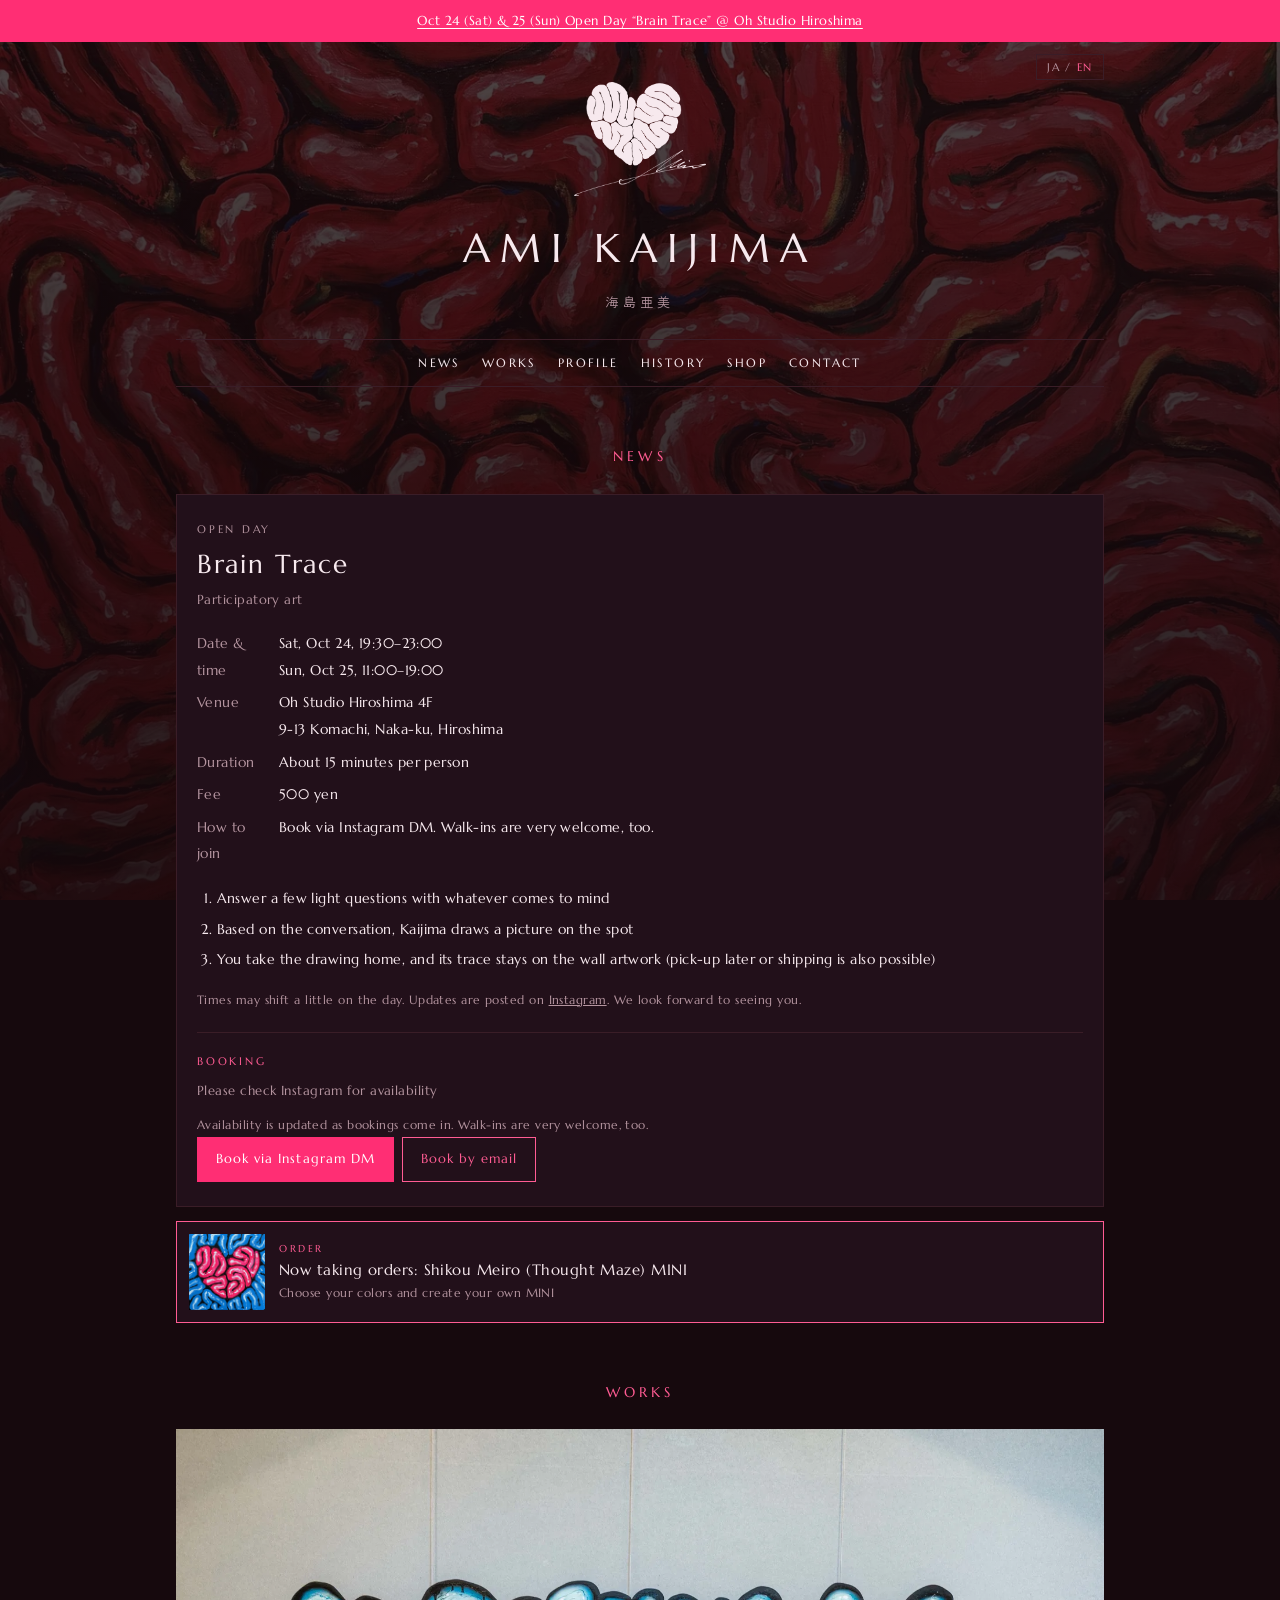
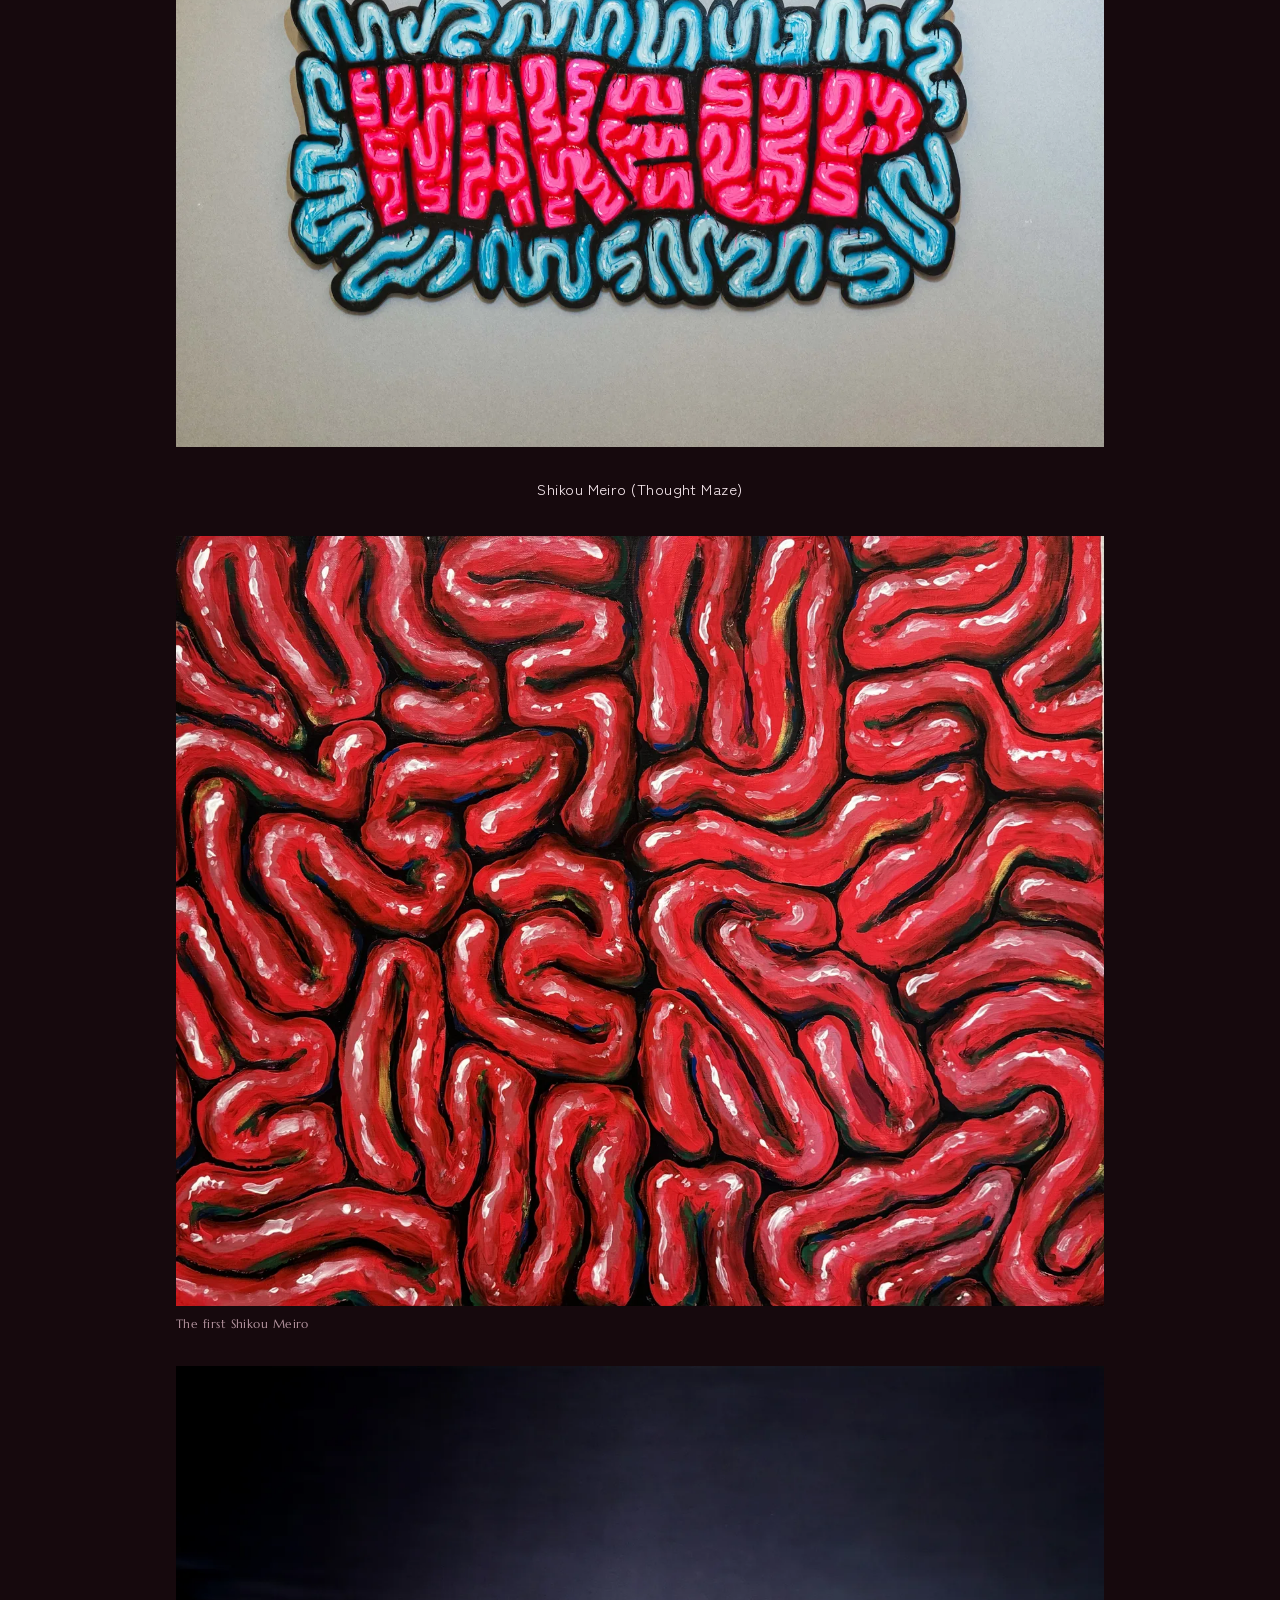
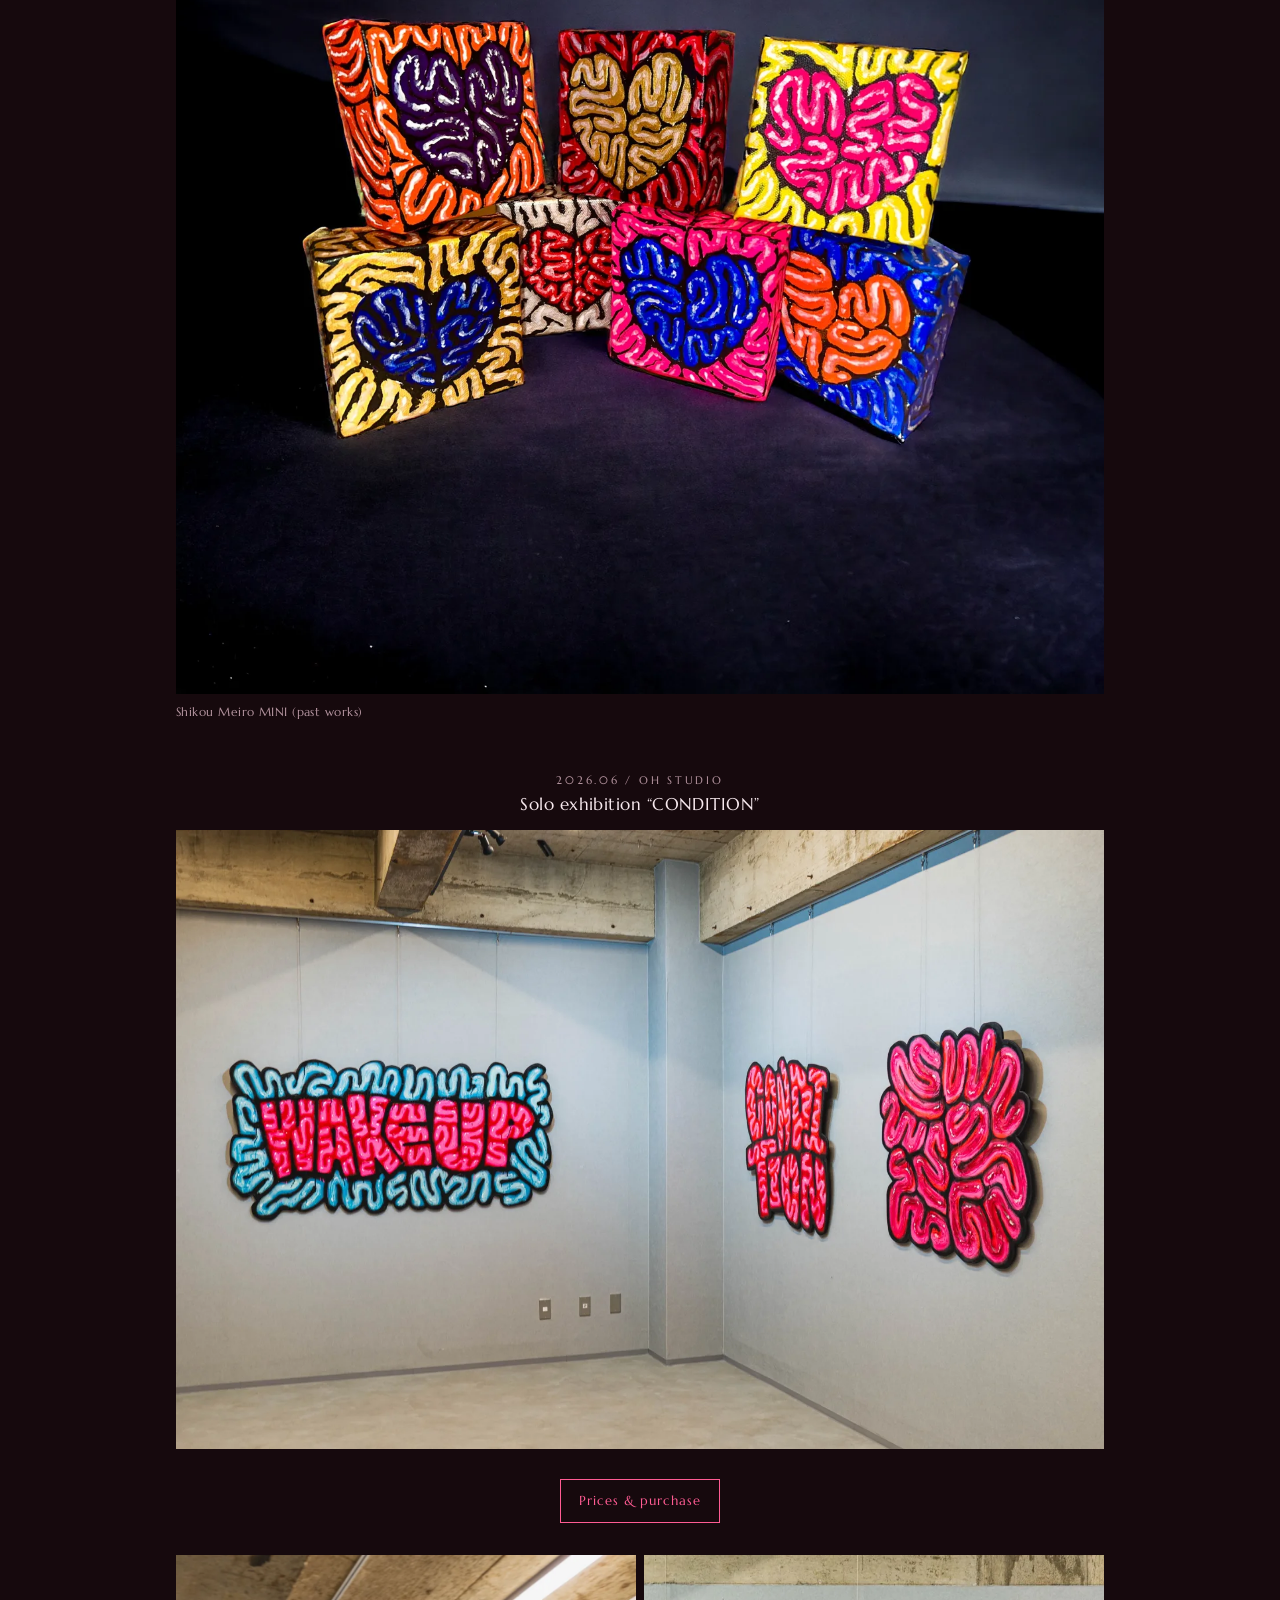
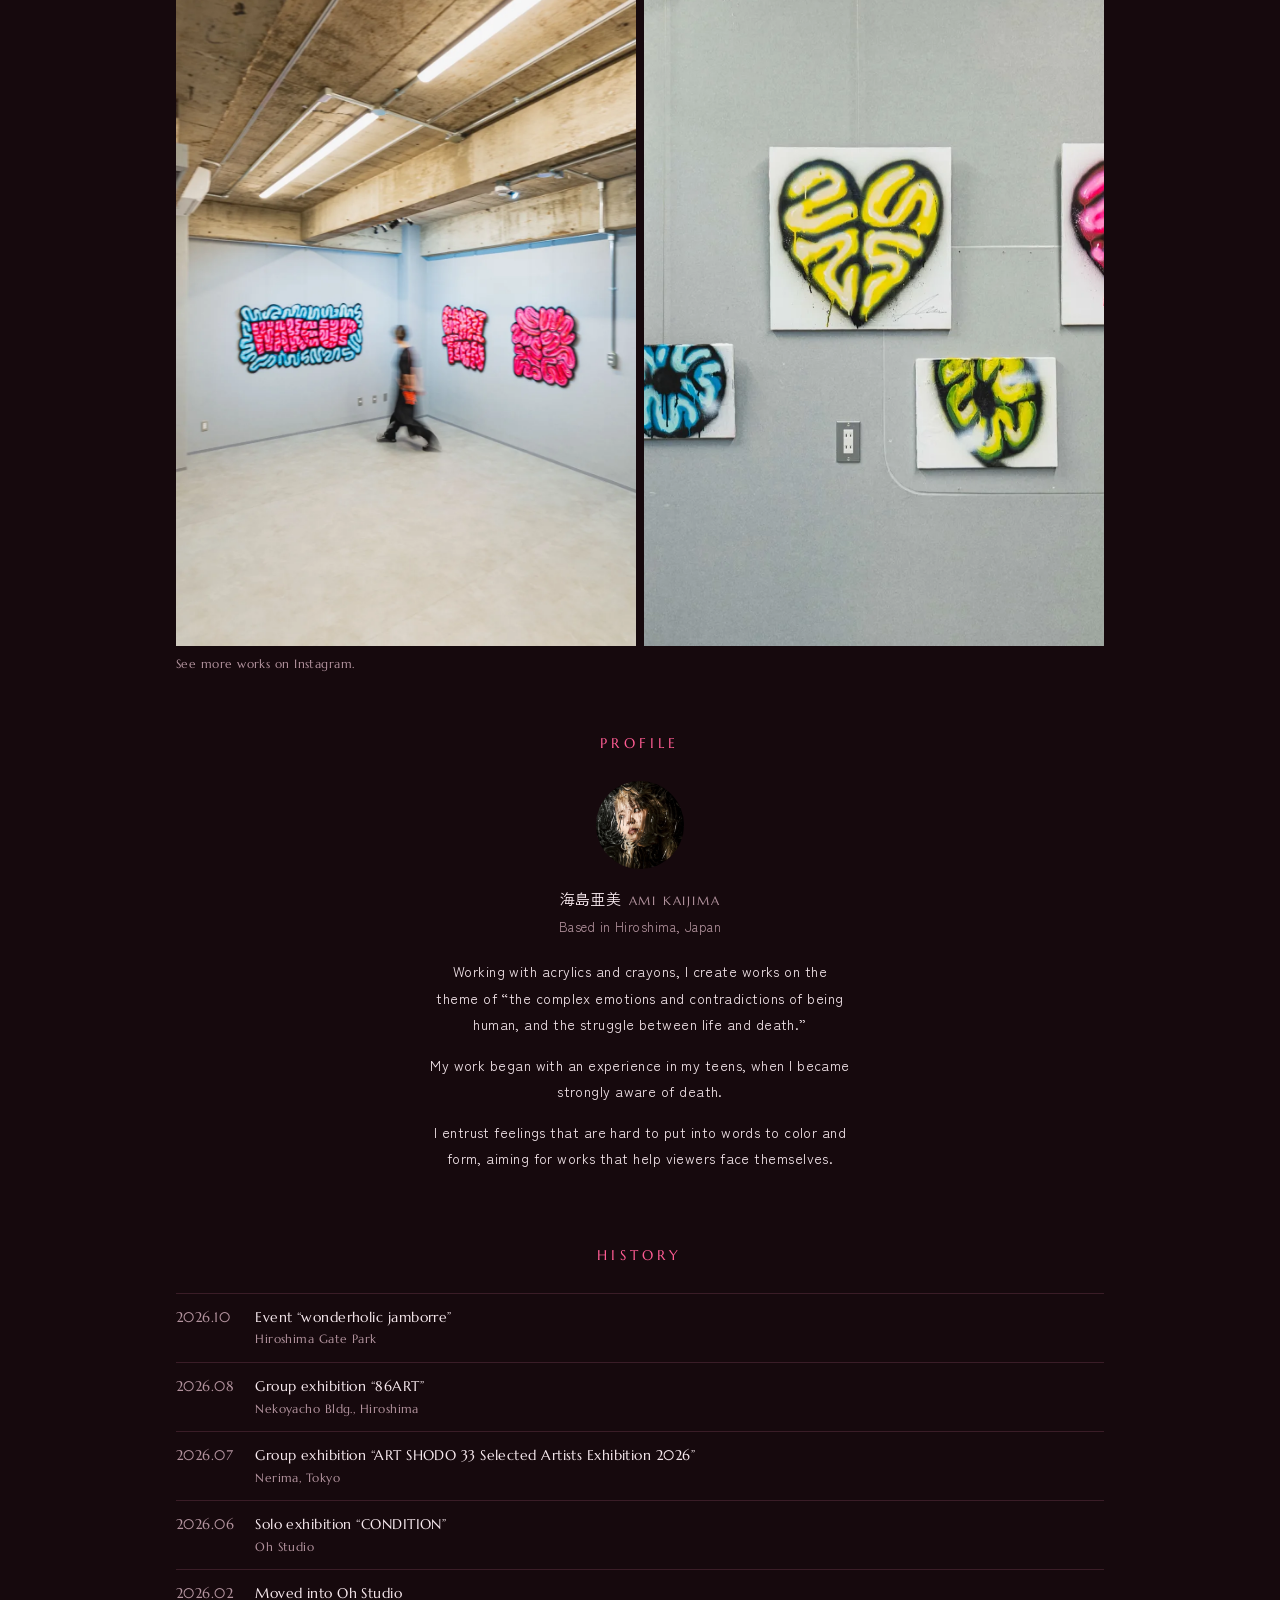
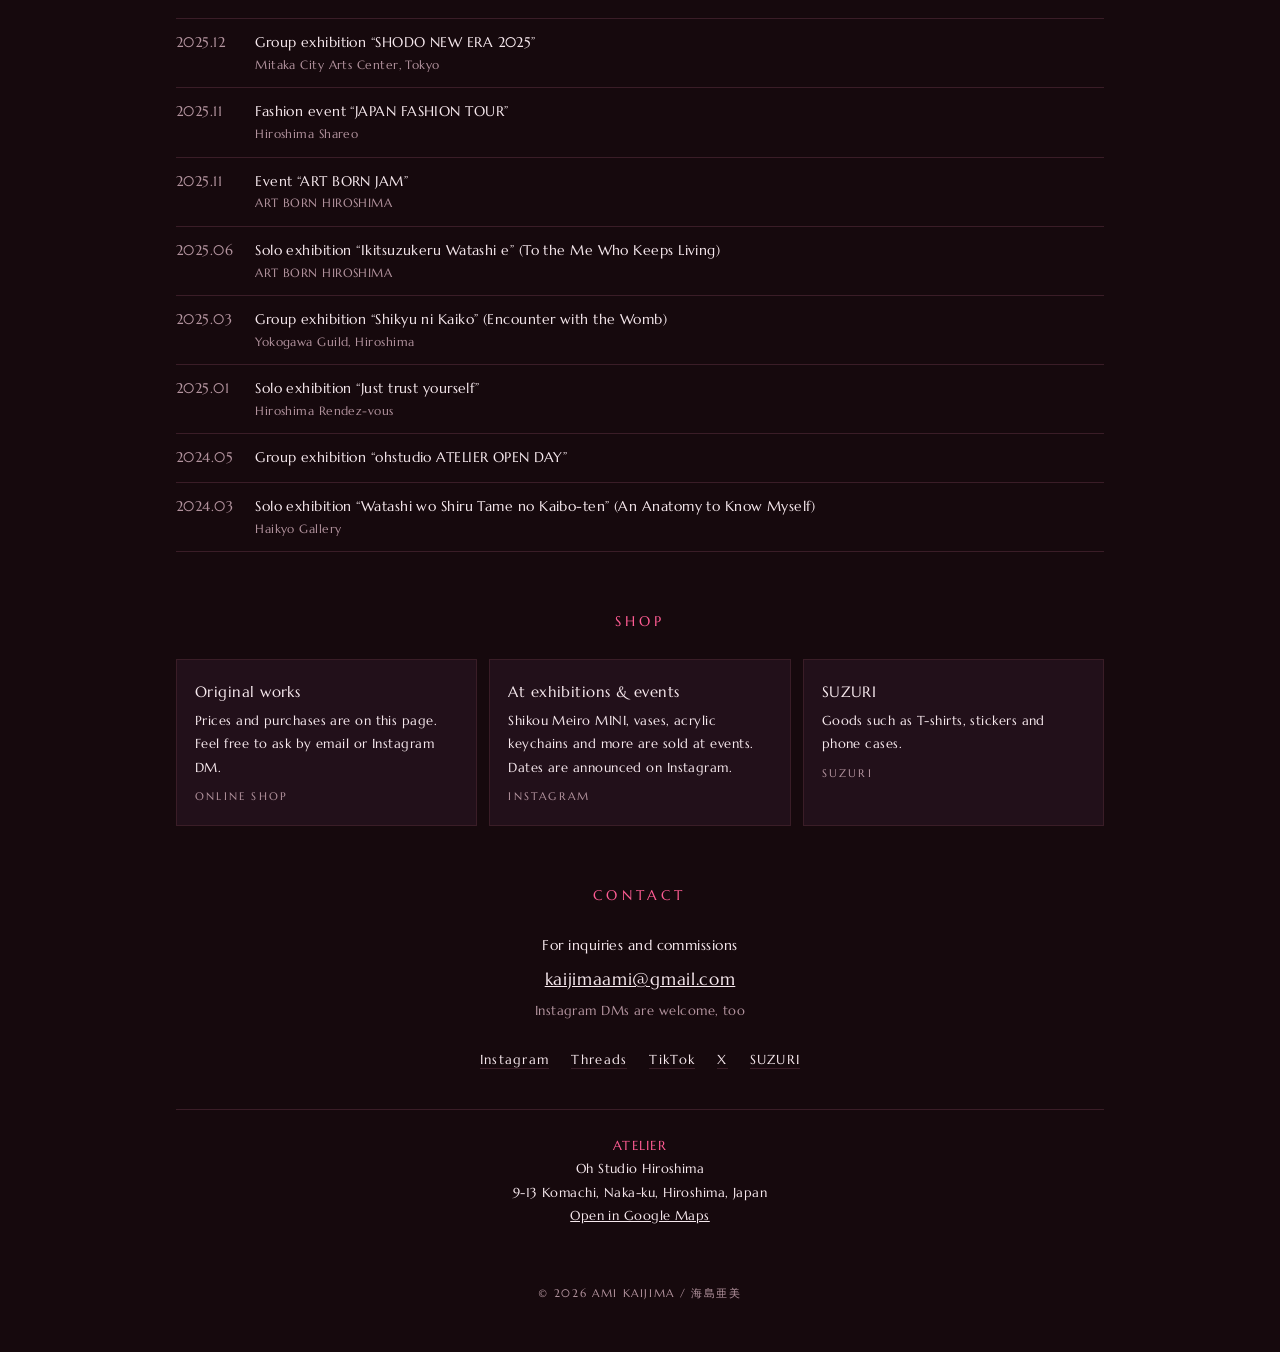
==== index.html @ d69a39ff "予約状況を日付ごとの時間チップ表示に(下書き・未公開) Co-Authored-By: Claude Opus 5.5 <noreply@anthropic.com> Claude-Session: " ====
<!doctype html>
<html lang="ja">
<head>
<meta charset="utf-8">
<meta name="viewport" content="width=device-width, initial-scale=1">
<meta name="google-site-verification" content="AaawR3Yt_A71MhOsrqQeOW7pTTYaxv2ZaRnxqihBzS8" />
<title>海島亜美 AMI KAIJIMA | 画家・アーティスト</title>
<meta name="description" content="画家・アーティスト 海島亜美(AMI KAIJIMA / AmiKaijima)の公式サイト。広島市・Oh Studio Hiroshima を拠点に「思考迷路」を描いています。">
<meta property="og:title" content="海島亜美 AMI KAIJIMA">
<meta property="og:description" content="画家・アーティスト 海島亜美(AMI KAIJIMA)の公式サイト">
<meta property="og:type" content="website">
<meta property="og:image" content="https://dokkoishoichi12-ui.github.io/ami-kaijima-site/img/wakeup.webp">
<meta property="og:url" content="https://dokkoishoichi12-ui.github.io/ami-kaijima-site/">
<meta name="twitter:card" content="summary_large_image">
<!-- フォント:英字 Marcellus / 日本語 Zen Kaku Gothic New(無料。Apple端末では英字に Optima が出ます) -->
<link rel="canonical" href="https://dokkoishoichi12-ui.github.io/ami-kaijima-site/">
<script type="application/ld+json">{"@context": "https://schema.org", "@type": "Person", "name": "海島亜美", "alternateName": ["AMI KAIJIMA", "AmiKaijima", "Ami Kaijima"], "jobTitle": "画家・アーティスト", "url": "https://dokkoishoichi12-ui.github.io/ami-kaijima-site/", "image": "https://dokkoishoichi12-ui.github.io/ami-kaijima-site/img/wakeup.webp", "address": {"@type": "PostalAddress", "addressLocality": "広島市", "addressRegion": "広島県", "addressCountry": "JP"}, "sameAs": ["https://www.instagram.com/amikaijima/", "https://www.tiktok.com/@ami_kaijima", "https://x.com/AMI_KAIJIMA", "https://www.threads.net/@amikaijima", "https://suzuri.jp/AMIKAIJIMA"]}</script>
<link rel="preconnect" href="https://fonts.googleapis.com">
<link rel="preconnect" href="https://fonts.gstatic.com" crossorigin>
<link href="https://fonts.googleapis.com/css2?family=Marcellus&family=Zen+Kaku+Gothic+New:wght@400;500;700&display=swap" rel="stylesheet">
<link rel="icon" href="img/icon.png">
<link rel="apple-touch-icon" href="img/icon.png">
<link rel="stylesheet" href="style.css">
</head>
<body>

<!-- ▼ お知らせバー(1行。イベントが変わったらここと下の NEWS を書き換え) -->
<div class="notice">
  <a href="#news" data-en="Oct 24 (Sat) &amp;amp; 25 (Sun) Open Day “Brain Trace” @ Oh Studio Hiroshima">10/24(土)・25(日) Open Day「Brain Trace」@ Oh Studio Hiroshima</a>
</div>
<!-- ▲ お知らせバー -->

<header class="wrap">
  <img class="logo" src="img/logo.png" alt="AMI KAIJIMA ロゴ" width="830" height="716">
  <h1 class="name-en">AMI KAIJIMA</h1>
  <p class="name-ja">海島亜美</p>
  <nav aria-label="ページ内メニュー">
    <a href="#news">NEWS</a>
    <a href="#works">WORKS</a>
    <a href="#profile">PROFILE</a>
    <a href="#history">HISTORY</a>
    <a href="#shop">SHOP</a>
    <a href="#contact">CONTACT</a>
  </nav>
</header>

<main class="wrap">

  <!-- ▼ NEWS(イベント告知) -->
  <section id="news">
    <h2>NEWS</h2>
    <article class="event">
      <div class="label">OPEN DAY</div>
      <h3>Brain Trace</h3>
      <p class="sub" data-en="Participatory art">参加型アート</p>
      <dl class="facts">
        <dt data-en="Date &amp;amp; time">日時</dt><dd data-en="Sat, Oct 24, 19:30–23:00&lt;br&gt;Sun, Oct 25, 11:00–19:00">10/24(土)19:30〜23:00<br>10/25(日)11:00〜19:00</dd>
        <dt data-en="Venue">場所</dt><dd data-en="Oh Studio Hiroshima 4F&lt;br&gt;9-13 Komachi, Naka-ku, Hiroshima">Oh Studio Hiroshima 4F<br>広島市中区小町9-13</dd>
        <dt data-en="Duration">所要時間</dt><dd data-en="About 15 minutes per person">1人 15分前後</dd>
        <dt data-en="Fee">参加費</dt><dd data-en="500 yen">500円</dd>
        <dt data-en="How to join">参加方法</dt><dd data-en="Book via Instagram DM. Walk-ins are very welcome, too.">Instagram の DM でご予約ください。飛び入りも大歓迎です</dd>
      </dl>
      <ol class="steps">
        <li data-en="Answer a few light questions with whatever comes to mind">いくつかの軽い質問に、思いつくままお答えください</li>
        <li data-en="Based on the conversation, Kaijima draws a picture on the spot">その会話をもとに、海島がその場で絵を描きます</li>
        <li data-en="You take the drawing home, and its trace stays on the wall artwork (pick-up later or shipping is also possible)">描いた絵はお持ち帰りいただき、写しは壁の作品に残ります(後日のお渡し・郵送もできます)</li>
      </ol>
      <p class="note" data-en="Times may shift a little on the day. Updates are posted on &lt;a href=&quot;https://www.instagram.com/amikaijima/&quot; target=&quot;_blank&quot; rel=&quot;noopener&quot;&gt;Instagram&lt;/a&gt;. We look forward to seeing you.">時間は当日の様子で前後することがあります。最新情報は <a href="https://www.instagram.com/amikaijima/" target="_blank" rel="noopener">Instagram</a> でお知らせします。是非お越しください。</p>
      <!-- ▼ 予約状況(Google スプレッドシート「Open Day 予約状況(サイト表示用)」から自動で読み込み) -->
      <div class="booking" id="booking" data-sheet="1znmPx_9JO2gWZIxKsRpJry9dxcl38B8VUyGwnLlBQ-E">
        <div class="label" data-en="BOOKING">予約状況</div>
        <ul class="slots" id="slots"><li class="slot-wait" data-en="Loading…">読み込み中…</li></ul>
        <p class="note" id="slotNote" data-en="Availability is updated as bookings come in. Walk-ins are very welcome, too.">予約が入りしだい更新しています。飛び入りも大歓迎です。</p>
        <div class="row book-btns">
          <a class="btn buy" href="https://ig.me/m/amikaijima" target="_blank" rel="noopener" data-en="Book via Instagram DM">Instagram DM で予約</a>
          <a class="btn" id="bookMail" href="mailto:kaijimaami@gmail.com" data-en="Book by email">メールで予約</a>
        </div>
      </div>
      <!-- ▲ 予約状況 -->
    </article>
    <a class="mini-cta" href="mini.html">
      <img src="img/mini/mini-05.webp" alt="思考迷路MINI" width="640" height="640">
      <span data-en="&lt;span class=&quot;en&quot;&gt;ORDER&lt;/span&gt;&lt;b&gt;Now taking orders: Shikou Meiro (Thought Maze) MINI&lt;/b&gt;Choose your colors and create your own MINI"><span class="en">ORDER</span><b>思考迷路MINI オーダー受付中</b>好きな色を選んで、あなただけの MINI を作れます</span>
    </a>
  </section>
  <!-- ▲ NEWS -->

  <section id="works">
    <h2>WORKS</h2>
    <div class="hero-work">
      <img src="img/wakeup.webp" alt="ピンクと水色の思考迷路で描かれた文字作品「WAKE UP」" width="1600" height="1066" fetchpriority="high">
    </div>
    <p class="lead-q" data-en="Shikou Meiro (Thought Maze)">思考迷路</p>

    <img src="img/maze.webp" alt="赤い絵の具で描かれた、最初の思考迷路" width="1400" height="1161" loading="lazy">
    <p class="cap" data-en="The first Shikou Meiro">最初の思考迷路</p>


    <div style="margin-top:32px">
      <img src="img/mini.webp" alt="ハート型の思考迷路を描いた、色とりどりの思考迷路MINI" width="1400" height="1400" loading="lazy">
      <p class="cap" data-en="Shikou Meiro MINI (past works)">思考迷路MINI(過去の作品)</p>
    </div>

    <div class="sub-h">
      <div class="en">2026.06 / OH STUDIO</div>
      <h3 data-en="Solo exhibition “CONDITION”">個展「CONDITION」</h3>
    </div>
    <img src="img/room.webp" alt="「WAKE UP」「CONDITION」と大きな思考迷路のパネルが並ぶ展示風景" width="1600" height="1066" loading="lazy">

    <p class="center" style="margin-top:20px"><a class="btn" href="shop.html" data-en="Prices &amp;amp; purchase">作品の価格・ご購入はこちら</a></p>

    <div class="grid2" style="margin-top:32px">
      <img src="img/walk.webp" alt="展示室の壁に並ぶパネル" width="1066" height="1600" loading="lazy">
      <img src="img/hearts.webp" alt="ハート型の思考迷路を描いた青・黄・ピンクのキャンバス作品" width="1600" height="1066" loading="lazy" style="aspect-ratio:2/3">
    </div>
    <p class="cap" data-en="See more works on Instagram.">ほかの作品は Instagram でも見られます。</p>
  </section>

  <section id="profile">
    <h2>PROFILE</h2>
    <div class="profile">
      <img class="photo" src="img/photo-main.webp" alt="海島亜美" width="1200" height="1800" loading="lazy">
      <p class="nm">海島亜美<span class="en">AMI KAIJIMA</span></p>
      <p class="base" data-en="Based in Hiroshima, Japan">広島県在住</p>
      <!-- 本人の文章。言い回しは変えない -->
      <p data-en="Working with acrylics and crayons, I create works on the theme of “the complex emotions and contradictions of being human, and the struggle between life and death.”">アクリル絵の具やクレヨンを使い、「人間の複雑な感情や矛盾、生と死の葛藤」をテーマに制作。</p>
      <p data-en="My work began with an experience in my teens, when I became strongly aware of death.">思春期に死を強く意識した経験が、私の作品の原点です。</p>
      <p data-en="I entrust feelings that are hard to put into words to color and form, aiming for works that help viewers face themselves.">言葉にしづらい感情を色や形に託し、見る人が自分自身と向き合えるような作品を目指しています。</p>
    </div>
  </section>

  <section id="history">
    <h2>HISTORY</h2>
    <ul class="history">
      <li><time>2026.10</time><div data-en="Event “wonderholic jamborre”&lt;span&gt;Hiroshima Gate Park&lt;/span&gt;">イベント「wonderholic jamborre」<span>広島ゲートパーク</span></div></li>
      <li><time>2026.08</time><div data-en="Group exhibition “86ART”&lt;span&gt;Nekoyacho Bldg., Hiroshima&lt;/span&gt;">グループ展「86ART」<span>猫屋町ビルヂング</span></div></li>
      <li><time>2026.07</time><div data-en="Group exhibition “ART SHODO 33 Selected Artists Exhibition 2026”&lt;span&gt;Nerima, Tokyo&lt;/span&gt;">合同展示「ART SHODO 33 Selected Artists Exhibition 2026」<span>練馬区美術区民ギャラリー</span></div></li>
      <li><time>2026.06</time><div data-en="Solo exhibition “CONDITION”&lt;span&gt;Oh Studio&lt;/span&gt;">個展「CONDITION」<span>Oh Studio</span></div></li>
      <li><time>2026.02</time><div data-en="Moved into Oh Studio">Oh Studio 入居</div></li>
      <li><time>2025.12</time><div data-en="Group exhibition “SHODO NEW ERA 2025”&lt;span&gt;Mitaka City Arts Center, Tokyo&lt;/span&gt;">合同展示「SHODO NEW ERA 2025」<span>三鷹市芸術文化センター</span></div></li>
      <li><time>2025.11</time><div data-en="Fashion event “JAPAN FASHION TOUR”&lt;span&gt;Hiroshima Shareo&lt;/span&gt;">ファッションイベント「JAPAN FASHION TOUR」参加<span>広島シャレオ</span></div></li>
      <li><time>2025.11</time><div data-en="Event “ART BORN JAM”&lt;span&gt;ART BORN HIROSHIMA&lt;/span&gt;">イベント「ART BORN JAM」参加<span>ART BORN HIROSHIMA</span></div></li>
      <li><time>2025.06</time><div data-en="Solo exhibition “Ikitsuzukeru Watashi e” (To the Me Who Keeps Living)&lt;span&gt;ART BORN HIROSHIMA&lt;/span&gt;">個展「生き続ける私へ」<span>ART BORN HIROSHIMA</span></div></li>
      <li><time>2025.03</time><div data-en="Group exhibition “Shikyu ni Kaiko” (Encounter with the Womb)&lt;span&gt;Yokogawa Guild, Hiroshima&lt;/span&gt;">グループ展「子宮に邂逅」参加<span>横川ギルド</span></div></li>
      <li><time>2025.01</time><div data-en="Solo exhibition “Just trust yourself”&lt;span&gt;Hiroshima Rendez-vous&lt;/span&gt;">個展「Just trust yourself 展」<span>広島ランデヴー</span></div></li>
      <li><time>2024.05</time><div data-en="Group exhibition “ohstudio ATELIER OPEN DAY”">合同展示「ohstudio ATELIER OPEN DAY」参加</div></li>
      <li><time>2024.03</time><div data-en="Solo exhibition “Watashi wo Shiru Tame no Kaibo-ten” (An Anatomy to Know Myself)&lt;span&gt;Haikyo Gallery&lt;/span&gt;">個展「私を知る為の解剖展」<span>廃墟ギャラリー</span></div></li>
    </ul>
  </section>

  <section id="shop">
    <h2>SHOP</h2>
    <div class="cards">
      <a class="card" href="shop.html" data-en="&lt;b&gt;Original works&lt;/b&gt;
        Prices and purchases are on this page. Feel free to ask by email or Instagram DM.
        &lt;span class=&quot;go&quot;&gt;ONLINE SHOP&lt;/span&gt;">
        <b>原画</b>
        作品の価格とご購入はこちらのページから。ご相談はメールか Instagram の DM でお気軽にどうぞ。
        <span class="go">ONLINE SHOP</span>
      </a>
      <a class="card" href="https://www.instagram.com/amikaijima/" target="_blank" rel="noopener" data-en="&lt;b&gt;At exhibitions &amp;amp; events&lt;/b&gt;
        Shikou Meiro MINI, vases, acrylic keychains and more are sold at events. Dates are announced on Instagram.
        &lt;span class=&quot;go&quot;&gt;INSTAGRAM&lt;/span&gt;">
        <b>展示・イベント会場</b>
        思考迷路MINI、花瓶、アクリルキーホルダーなどは会場で販売しています。日程は Instagram でお知らせします。
        <span class="go">INSTAGRAM</span>
      </a>
      <a class="card" href="https://suzuri.jp/AMIKAIJIMA" target="_blank" rel="noopener" data-en="&lt;b&gt;SUZURI&lt;/b&gt;
        Goods such as T-shirts, stickers and phone cases.
        &lt;span class=&quot;go&quot;&gt;SUZURI&lt;/span&gt;">
        <b>SUZURI</b>
        Tシャツ、ステッカー、スマホケースなどのグッズです。
        <span class="go">SUZURI</span>
      </a>
    </div>
  </section>

  <section id="contact">
    <h2>CONTACT</h2>
    <div class="contact">
      <p style="margin:0" data-en="For inquiries and commissions">作品のご相談・ご依頼はこちらへ</p>
      <p class="mail"><a href="mailto:kaijimaami@gmail.com">kaijimaami@gmail.com</a></p>
      <p style="font-size:13px;color:var(--muted)" data-en="Instagram DMs are welcome, too">Instagram の DM でも承っています</p>
      <ul class="links">
        <li><a href="https://www.instagram.com/amikaijima/" target="_blank" rel="noopener">Instagram</a></li>
        <li><a href="https://www.threads.net/@amikaijima" target="_blank" rel="noopener">Threads</a></li>
        <li><a href="https://www.tiktok.com/@ami_kaijima" target="_blank" rel="noopener">TikTok</a></li>
        <li><a href="https://x.com/AMI_KAIJIMA" target="_blank" rel="noopener">X</a></li>
        <li><a href="https://suzuri.jp/AMIKAIJIMA" target="_blank" rel="noopener">SUZURI</a></li>
      </ul>
      <div class="studio" data-en="
        &lt;div class=&quot;en&quot;&gt;ATELIER&lt;/div&gt;
        Oh Studio Hiroshima&lt;br&gt;
        9-13 Komachi, Naka-ku, Hiroshima, Japan&lt;br&gt;
        &lt;a href=&quot;https://www.google.com/maps/search/?api=1&amp;amp;query=%E5%BA%83%E5%B3%B6%E5%B8%82%E4%B8%AD%E5%8C%BA%E5%B0%8F%E7%94%BA9-13&quot; target=&quot;_blank&quot; rel=&quot;noopener&quot;&gt;Open in Google Maps&lt;/a&gt;
      ">
        <div class="en">ATELIER</div>
        Oh Studio Hiroshima<br>
        広島市中区小町9-13<br>
        <a href="https://www.google.com/maps/search/?api=1&query=%E5%BA%83%E5%B3%B6%E5%B8%82%E4%B8%AD%E5%8C%BA%E5%B0%8F%E7%94%BA9-13" target="_blank" rel="noopener">Google マップで見る</a>
      </div>
    </div>
  </section>

</main>

<footer>© 2026 AMI KAIJIMA / 海島亜美</footer>
<script src="i18n.js"></script>
<script>
// Open Day の予約状況を Google スプレッドシートから読み込む
(() => {
  const box = document.getElementById('booking'); if (!box) return;
  const url = 'https://docs.google.com/spreadsheets/d/' + box.dataset.sheet + '/gviz/tq?tqx=out:csv&sheet=' + encodeURIComponent('予約状況') + '&t=' + Date.now();
  const L = (ja, en) => (window.LANG === 'en' ? en : ja);
  const ST = { '空きあり': ['ok', 'Available'], '残りわずか': ['few', 'Few spots left'], '満席': ['full', 'Full'] };
  const MON = ['Jan','Feb','Mar','Apr','May','Jun','Jul','Aug','Sep','Oct','Nov','Dec'];
  const DOW = { '日':'Sun','月':'Mon','火':'Tue','水':'Wed','木':'Thu','金':'Fri','土':'Sat' };
  const enDate = d => d.replace(/(\d+)\/(\d+)\s*[((]?([日月火水木金土])?[))]?/, (m, mo, da, w) => `${MON[mo - 1]} ${da}` + (w ? ` (${DOW[w]})` : ''));
  let rows = null;
  function parse(t) {
    const out = []; let row = [], cur = '', q = false;
    for (let i = 0; i < t.length; i++) {
      const c = t[i];
      if (q) { if (c === '"' && t[i + 1] === '"') { cur += '"'; i++; } else if (c === '"') q = false; else cur += c; }
      else if (c === '"') q = true;
      else if (c === ',') { row.push(cur); cur = ''; }
      else if (c === '\n') { row.push(cur); out.push(row); row = []; cur = ''; }
      else if (c !== '\r') cur += c;
    }
    if (cur || row.length) { row.push(cur); out.push(row); }
    return out;
  }
  function draw() {
    const ul = document.getElementById('slots');
    if (!rows) return;
    ul.innerHTML = '';
    if (!rows.length) { ul.innerHTML = '<li class="slot-wait">' + L('予約状況は Instagram でお知らせしています', 'Please check Instagram for availability') + '</li>'; return; }
    // 日付ごとにまとめて、時間を小さなチップで並べる
    const days = [];
    rows.forEach(([date, time, st]) => {
      let d = days.find(x => x.date === date);
      if (!d) days.push(d = { date, slots: [] });
      d.slots.push([time, st]);
    });
    days.forEach(d => {
      const li = document.createElement('li');
      li.className = 'day';
      const h = document.createElement('div');
      h.className = 'day-h';
      h.textContent = window.LANG === 'en' ? enDate(d.date) : d.date;
      const chips = document.createElement('div');
      chips.className = 'chips';
      d.slots.forEach(([time, st]) => {
        const c = document.createElement('span');
        const s = ST[st] || ['ok', st];
        c.className = 'chip ' + s[0];
        c.textContent = time.split(/[〜~\-–]/)[0].trim();
        c.title = time + ' ' + L(st, s[1]);
        chips.appendChild(c);
      });
      li.append(h, chips);
      ul.appendChild(li);
    });
    const lg = document.createElement('li');
    lg.className = 'legend';
    lg.innerHTML = ['ok', 'few', 'full'].map(k => '<span class="chip ' + k + '">' + L({ ok: '空きあり', few: '残りわずか', full: '満席' }[k], { ok: 'Available', few: 'Few left', full: 'Full' }[k]) + '</span>').join('');
    ul.appendChild(lg);
  }
  function mail() {
    const body = L('Open Day「Brain Trace」の予約をお願いします。\n\nお名前:\nご希望の日時:\n人数:\n', 'I would like to book Open Day "Brain Trace".\n\nName:\nPreferred date & time:\nNumber of people:\n');
    document.getElementById('bookMail').href = 'mailto:kaijimaami@gmail.com?subject=' + encodeURIComponent(L('Open Day 予約', 'Open Day booking')) + '&body=' + encodeURIComponent(body);
  }
  fetch(url).then(r => { if (!r.ok) throw 0; return r.text(); }).then(t => {
    rows = parse(t).slice(1).filter(r => r[0] && r[1]);
    draw();
  }).catch(() => { rows = []; draw(); });
  document.addEventListener('langchange', () => { draw(); mail(); });
  mail();
})();
</script>
</body>
</html>
---- style.css ----
:root{
  --bg:#16090d; --surface:#22101a; --text:#f7e9ee; --muted:#b4949f; --line:#3a1d27; --soft:#22101a; --tbd:#ff8a5c; --pink:#ff5c93; --pink-strong:#ff2e74;
  --font-en:"Optima","Marcellus",serif;
  --font-ja:"Zen Kaku Gothic New","Hiragino Sans",sans-serif;
}
*{box-sizing:border-box;margin:0;padding:0}
html{-webkit-text-size-adjust:100%;scroll-behavior:smooth}
body{background:var(--bg);color:var(--text);font-family:var(--font-en),var(--font-ja);
  font-size:15px;line-height:1.9;letter-spacing:.03em;overflow-x:hidden}
img{max-width:100%;height:auto;display:block}
/* 背景:代表作の赤い思考迷路をうっすら重ねる */
body::before{content:"";position:fixed;inset:0;z-index:-1;background:linear-gradient(rgba(22,9,13,.55),rgba(22,9,13,.85)),url(img/maze.webp) center/cover no-repeat;opacity:.55;pointer-events:none}
.logo{width:132px;margin:0 auto 14px}
a{color:inherit}
.wrap{max-width:960px;margin:0 auto;padding:0 16px}
.tbd{color:var(--tbd);font-size:12px;white-space:nowrap}
.en{font-family:var(--font-en)}

/* お知らせバー(1行) */
.notice{background:var(--pink-strong);color:#fff;font-size:13px;text-align:center;padding:10px 16px;line-height:1.7}
.notice a{text-decoration:underline;text-underline-offset:3px}

header{text-align:center}
header.wrap{padding-top:40px}
.name-en{font-family:var(--font-en);font-size:clamp(26px,7vw,40px);letter-spacing:.25em;font-weight:400}
.name-ja{font-family:var(--font-ja);font-size:13px;color:var(--muted);margin-top:4px;letter-spacing:.3em}
nav{margin:24px 0 0;padding:12px 0;display:flex;flex-wrap:wrap;justify-content:center;gap:4px 22px;
  font-family:var(--font-en);font-size:12px;letter-spacing:.2em;border-top:1px solid var(--line);border-bottom:1px solid var(--line)}
nav a{text-decoration:none}

section{padding:56px 0 0}
h2{font-family:var(--font-en);font-weight:400;font-size:14px;letter-spacing:.3em;margin-bottom:24px;text-align:center;color:var(--pink)}
.event .label,.sub-h .en,.card .go,.studio .en{color:var(--pink)}
.sold{display:inline-block;font-family:var(--font-en);font-size:10px;letter-spacing:.15em;border:1px solid var(--pink);color:var(--pink);padding:0 6px;margin-left:6px;line-height:1.7;vertical-align:1px}
h3{font-weight:500;font-size:17px;line-height:1.6;margin-bottom:12px}
p{margin-bottom:1em}
.cap{font-size:12px;color:var(--muted);margin:8px 0 0;line-height:1.7}

/* NEWS */
.event{border:1px solid var(--line);background:var(--surface);padding:24px 20px}
.event .label{font-family:var(--font-en);font-size:11px;letter-spacing:.25em;color:var(--muted)}
.event h3{font-family:var(--font-en);font-size:26px;font-weight:400;letter-spacing:.08em;margin:4px 0 2px}
.event .sub{font-size:13px;color:var(--muted);margin-bottom:18px}
.facts{display:grid;grid-template-columns:5em 1fr;gap:6px 12px;font-size:14px;margin-bottom:18px}
.facts dt{color:var(--muted)}
.facts dd{min-width:0}
.steps{padding-left:1.4em;font-size:14px;margin-bottom:16px}
.steps li{margin-bottom:4px}
.note{font-size:12px;color:var(--muted);margin:0}

/* WORKS */
.hero-work{margin:0 -16px}
@media(min-width:640px){.hero-work{margin:0}}
.lead-q{text-align:center;font-family:var(--font-ja);font-size:15px;margin:28px auto 32px;max-width:24em}
.series{list-style:none;border-top:1px solid var(--line);margin:28px 0 0}
.series li{display:flex;flex-wrap:wrap;justify-content:space-between;gap:2px 12px;padding:12px 0;border-bottom:1px solid var(--line);font-size:14px}
.series .s{color:var(--muted);font-size:13px}
.grid2{display:grid;grid-template-columns:1fr 1fr;gap:8px;margin-top:8px}
.grid2 .wide{grid-column:1/-1}
.grid2 img{width:100%;height:100%;object-fit:cover}
.sub-h{margin-top:48px;text-align:center}
.sub-h .en{font-size:11px;letter-spacing:.25em;color:var(--muted)}

.price-list{display:grid;grid-template-columns:1fr 1fr;gap:28px 12px;margin-top:24px}
.price-list .wide{grid-column:1/-1}
.price-list .pic{aspect-ratio:1/1;display:flex;align-items:center;justify-content:center;padding:6%}
.price-list .wide .pic{aspect-ratio:2/1;padding:0 2%}
.price-list .pic img{max-width:100%;max-height:100%;width:auto;height:auto;object-fit:contain}
.price-list .meta{margin-top:8px;font-size:12px;line-height:1.7;color:var(--muted)}
.price-list .t{display:block;color:var(--text);font-size:14px}
.price-list .pr{display:block;color:var(--text);font-size:14px;margin-top:4px}

/* PROFILE */
.profile{display:flex;flex-direction:column;align-items:center;text-align:center}
.profile .photo{width:88px;height:88px;border-radius:50%;object-fit:cover;object-position:50% 25%;margin-bottom:16px}
.profile .nm{font-size:15px;margin-bottom:2px}
.profile .nm .en{font-size:12px;letter-spacing:.15em;color:var(--muted);margin-left:.6em}
.profile .base{font-size:13px;color:var(--muted);margin-bottom:18px}
.profile p{font-family:var(--font-ja);font-size:14px;max-width:30em}

/* HISTORY */
.history{list-style:none;border-top:1px solid var(--line)}
.history li{display:grid;grid-template-columns:4.8em 1fr;gap:4px 12px;padding:12px 0;border-bottom:1px solid var(--line);font-size:14px;line-height:1.7}
.history time{font-family:var(--font-en);color:var(--muted);font-variant-numeric:tabular-nums}
.history li>div{min-width:0;overflow-wrap:anywhere}
.history span{display:block;color:var(--muted);font-size:12px}

/* SHOP */
.cards{display:grid;gap:12px}
@media(min-width:640px){.cards{grid-template-columns:repeat(3,1fr)}}
.card{border:1px solid var(--line);background:var(--surface);padding:18px;text-decoration:none;display:block;font-size:13px;line-height:1.8}
.card b{display:block;font-weight:500;font-size:15px;margin-bottom:4px}
.card .go{display:block;margin-top:8px;font-family:var(--font-en);font-size:11px;letter-spacing:.2em;color:var(--muted)}

/* CONTACT */
.contact{text-align:center;font-size:14px}
.contact .mail{font-family:var(--font-en);font-size:17px;letter-spacing:.04em;word-break:break-all;margin:4px 0}
.links{list-style:none;margin-top:24px;display:flex;flex-wrap:wrap;justify-content:center;gap:10px 22px;font-family:var(--font-en);font-size:13px;letter-spacing:.1em}
.links a{text-decoration:none;border-bottom:1px solid var(--line)}
.studio{margin-top:36px;padding-top:24px;border-top:1px solid var(--line);font-size:13px;line-height:1.8}
.studio .en{letter-spacing:.1em}

footer{padding:56px 0 48px;text-align:center;font-size:11px;color:var(--muted);letter-spacing:.15em;font-family:var(--font-en)}

/* SHOP ページ */
.btn{display:inline-block;margin-top:10px;padding:9px 18px;font-size:13px;letter-spacing:.08em;text-decoration:none;border:1px solid var(--pink);color:var(--pink)}
.btn.buy{background:var(--pink-strong);border-color:var(--pink-strong);color:#fff}
.btn.off{border-color:var(--line);color:var(--muted)}
.center{text-align:center}
.info{border-top:1px solid var(--line)}
.info dt{padding-top:14px;font-size:13px;color:var(--pink)}
.info dd{padding:2px 0 14px;font-size:14px;border-bottom:1px solid var(--line)}
.sizes{width:100%;max-width:420px;margin:0 auto;border-collapse:collapse;font-size:14px;font-variant-numeric:tabular-nums}
.sizes th{font-weight:400;font-size:12px;color:var(--muted);text-align:left;padding:8px 0;border-bottom:1px solid var(--line)}
.sizes th:last-child,.sizes td:last-child{text-align:right}
.sizes td{padding:10px 0;border-bottom:1px solid var(--line);vertical-align:top}
.sizes .sub{display:block;font-size:11px;color:var(--muted)}
.mini-cta{display:flex;gap:14px;align-items:center;margin-top:14px;padding:12px;border:1px solid var(--pink);background:var(--surface);text-decoration:none}
.mini-cta img{width:76px;height:76px;object-fit:cover;flex:none}
.mini-cta>span{min-width:0;font-size:12px;line-height:1.7;color:var(--muted)}
.mini-cta .en{display:block;font-size:10px;letter-spacing:.25em;color:var(--pink)}
.mini-cta b{display:block;font-weight:500;font-size:15px;color:var(--text)}
/* 言語切り替え */
header.wrap{position:relative}
.lang-sw{position:absolute;top:12px;right:16px;background:none;border:1px solid var(--line);color:var(--muted);font-family:var(--font-en);font-size:11px;letter-spacing:.15em;padding:5px 10px;cursor:pointer}
.lang-sw .on{color:var(--pink)}
.lang-sw:focus-visible{outline:2px solid var(--pink);outline-offset:2px}
/* Open Day 予約状況 */
.booking{margin-top:20px;padding-top:18px;border-top:1px solid var(--line)}
.booking .label{font-family:var(--font-en);font-size:11px;letter-spacing:.25em;color:var(--pink);margin-bottom:8px}
.slots{list-style:none;display:grid;gap:6px;margin-bottom:10px}
.slot{display:flex;justify-content:space-between;gap:10px;font-size:13px;padding:7px 10px;border:1px solid var(--line);font-variant-numeric:tabular-nums}
.slot .when{min-width:0}
.slot .st{flex:none;font-size:12px}
.slot.ok .st{color:#7fe0a8}
.slot.few .st{color:#ffd166}
.slot.full{opacity:.55}
.slot.full .st{color:var(--muted)}
.slot-wait{font-size:13px;color:var(--muted)}
.book-btns{display:flex;flex-wrap:wrap;gap:8px}
.book-btns .btn{margin-top:0}
/* 予約状況:日付ごとのチップ表示 */
.slots .day{display:grid;grid-template-columns:5.2em 1fr;gap:8px;align-items:start;padding:6px 0;border-bottom:1px solid var(--line)}
.slots .day-h{font-size:13px;padding-top:3px}
.chips{display:flex;flex-wrap:wrap;gap:5px;min-width:0}
.chip{display:inline-flex;align-items:center;gap:5px;font-size:12px;padding:2px 8px;border:1px solid var(--line);border-radius:999px;font-variant-numeric:tabular-nums;white-space:nowrap}
.chip::before{content:"";width:7px;height:7px;border-radius:50%;background:#7fe0a8}
.chip.few::before{background:#ffd166}
.chip.full{opacity:.45;text-decoration:line-through}
.chip.full::before{background:var(--muted)}
.slots .legend{display:flex;flex-wrap:wrap;gap:6px;padding-top:8px}
.slots .legend .chip{border:0;padding:0 6px 0 0;opacity:1;text-decoration:none;color:var(--muted)}
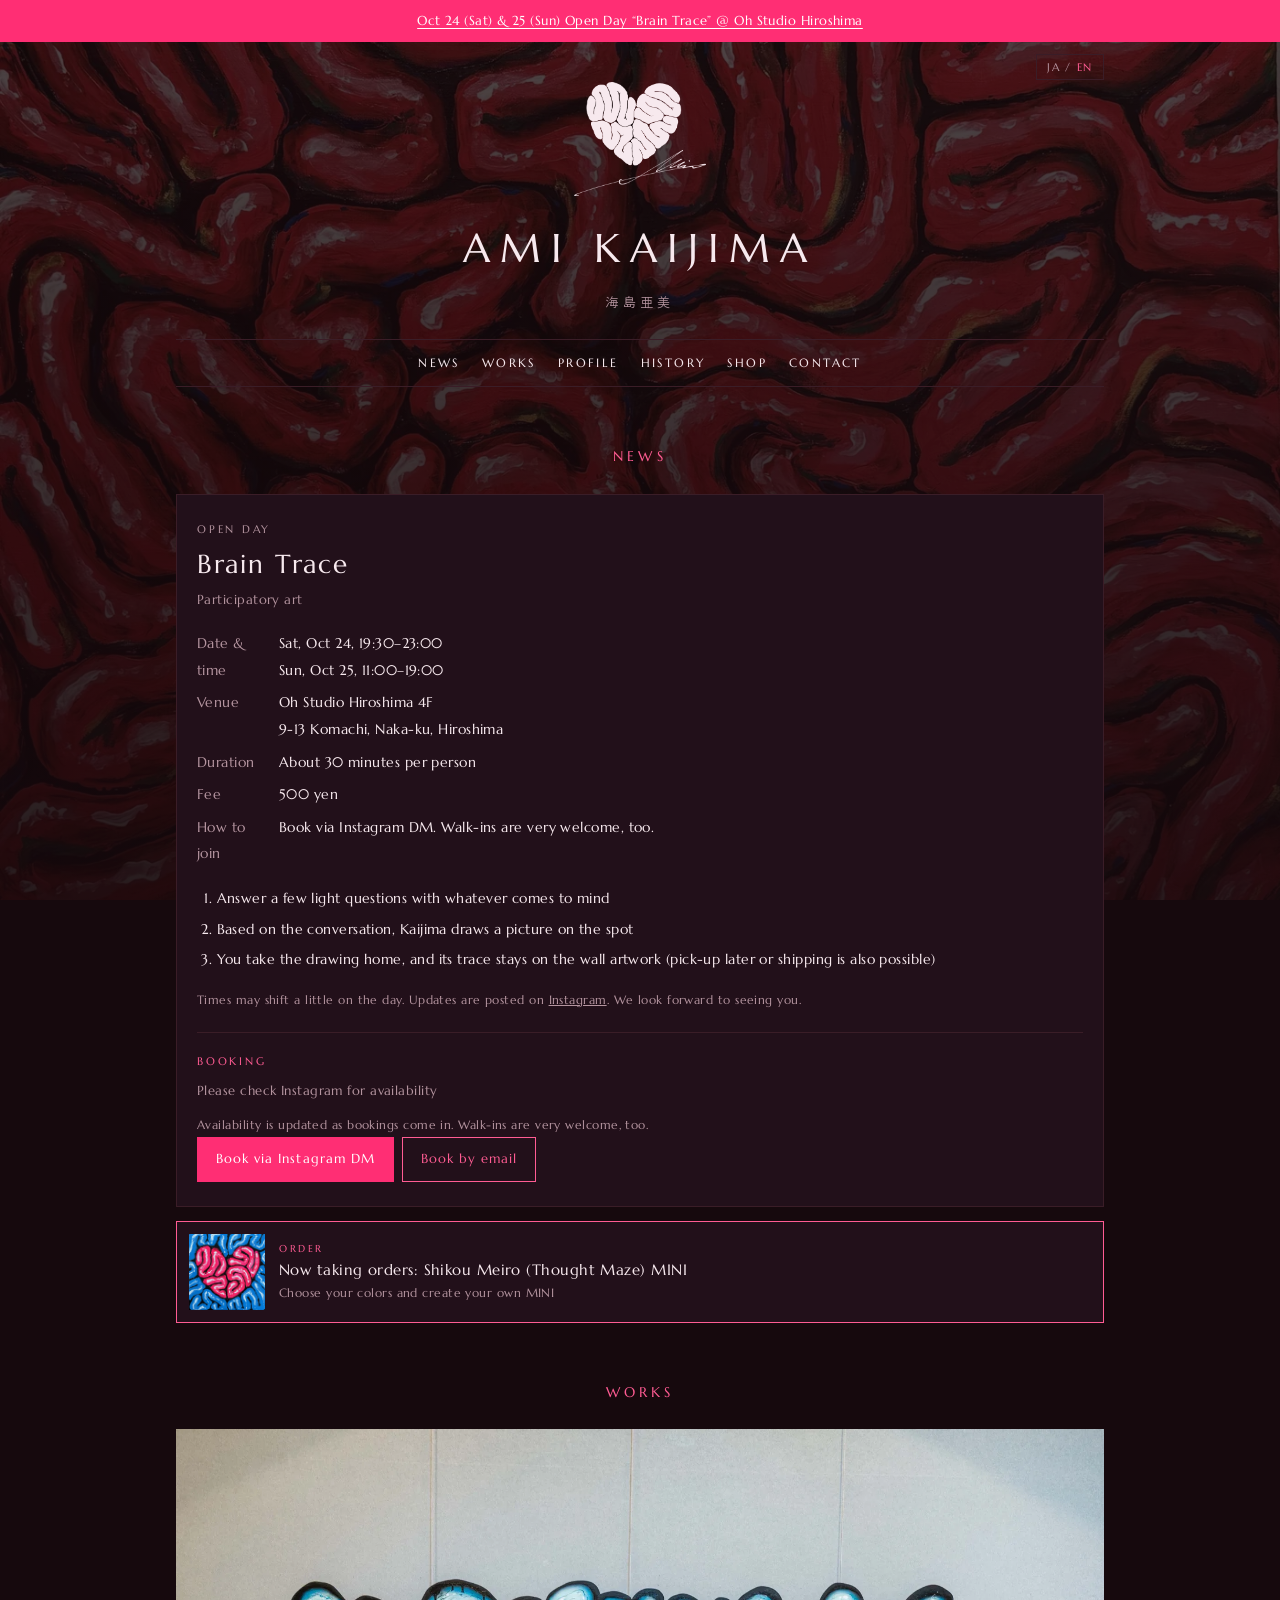
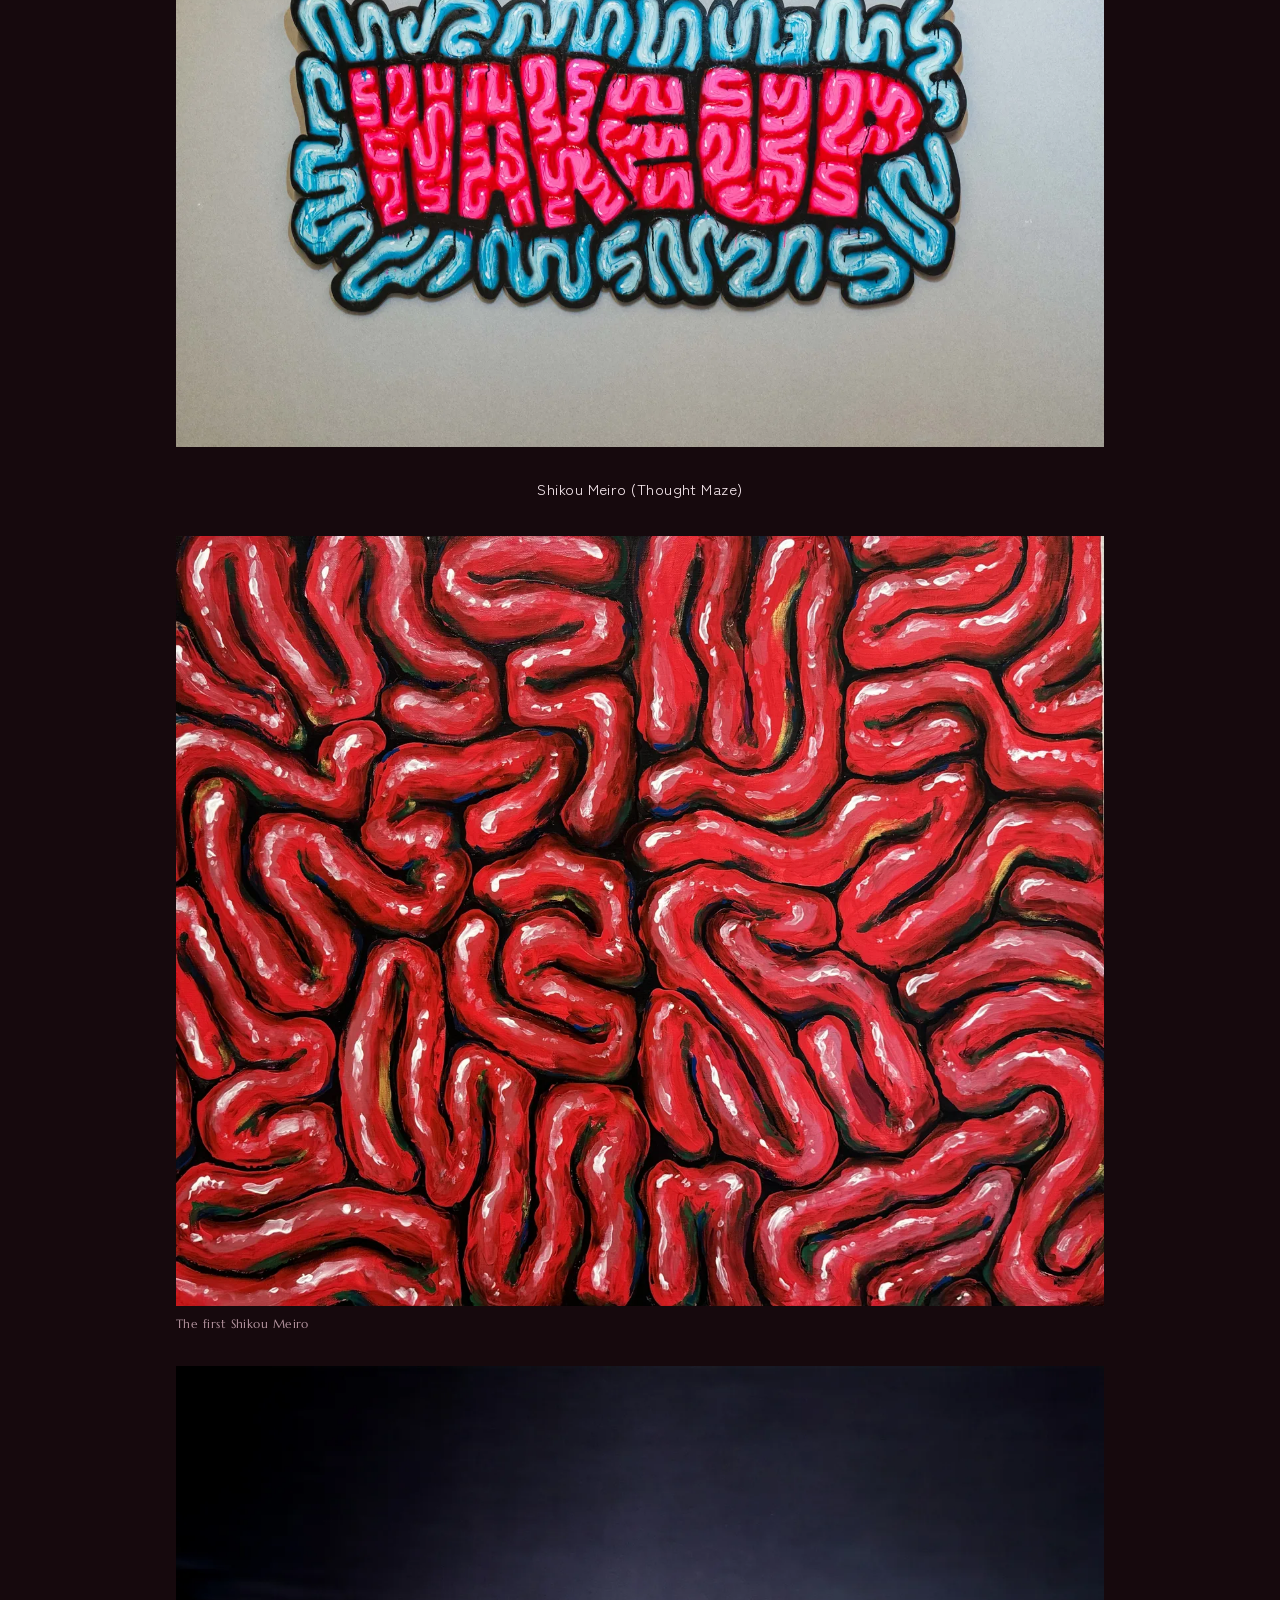
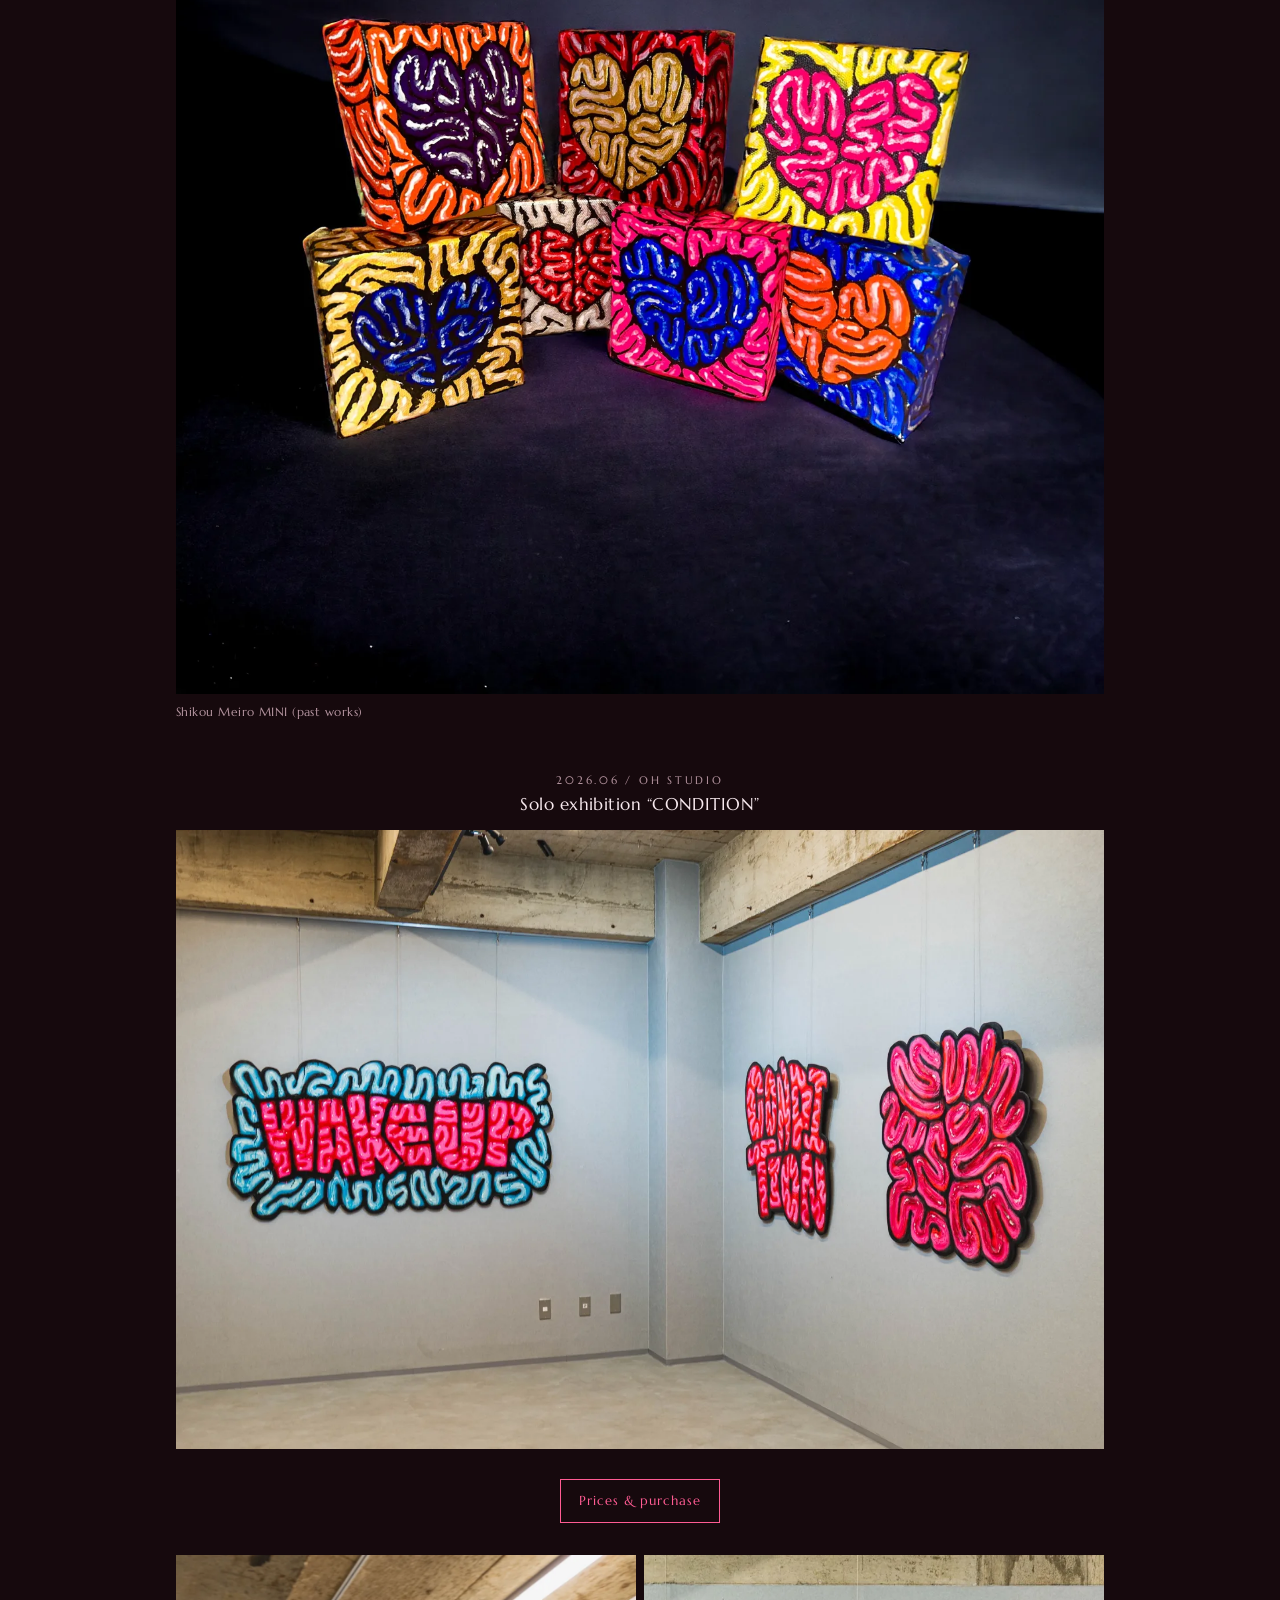
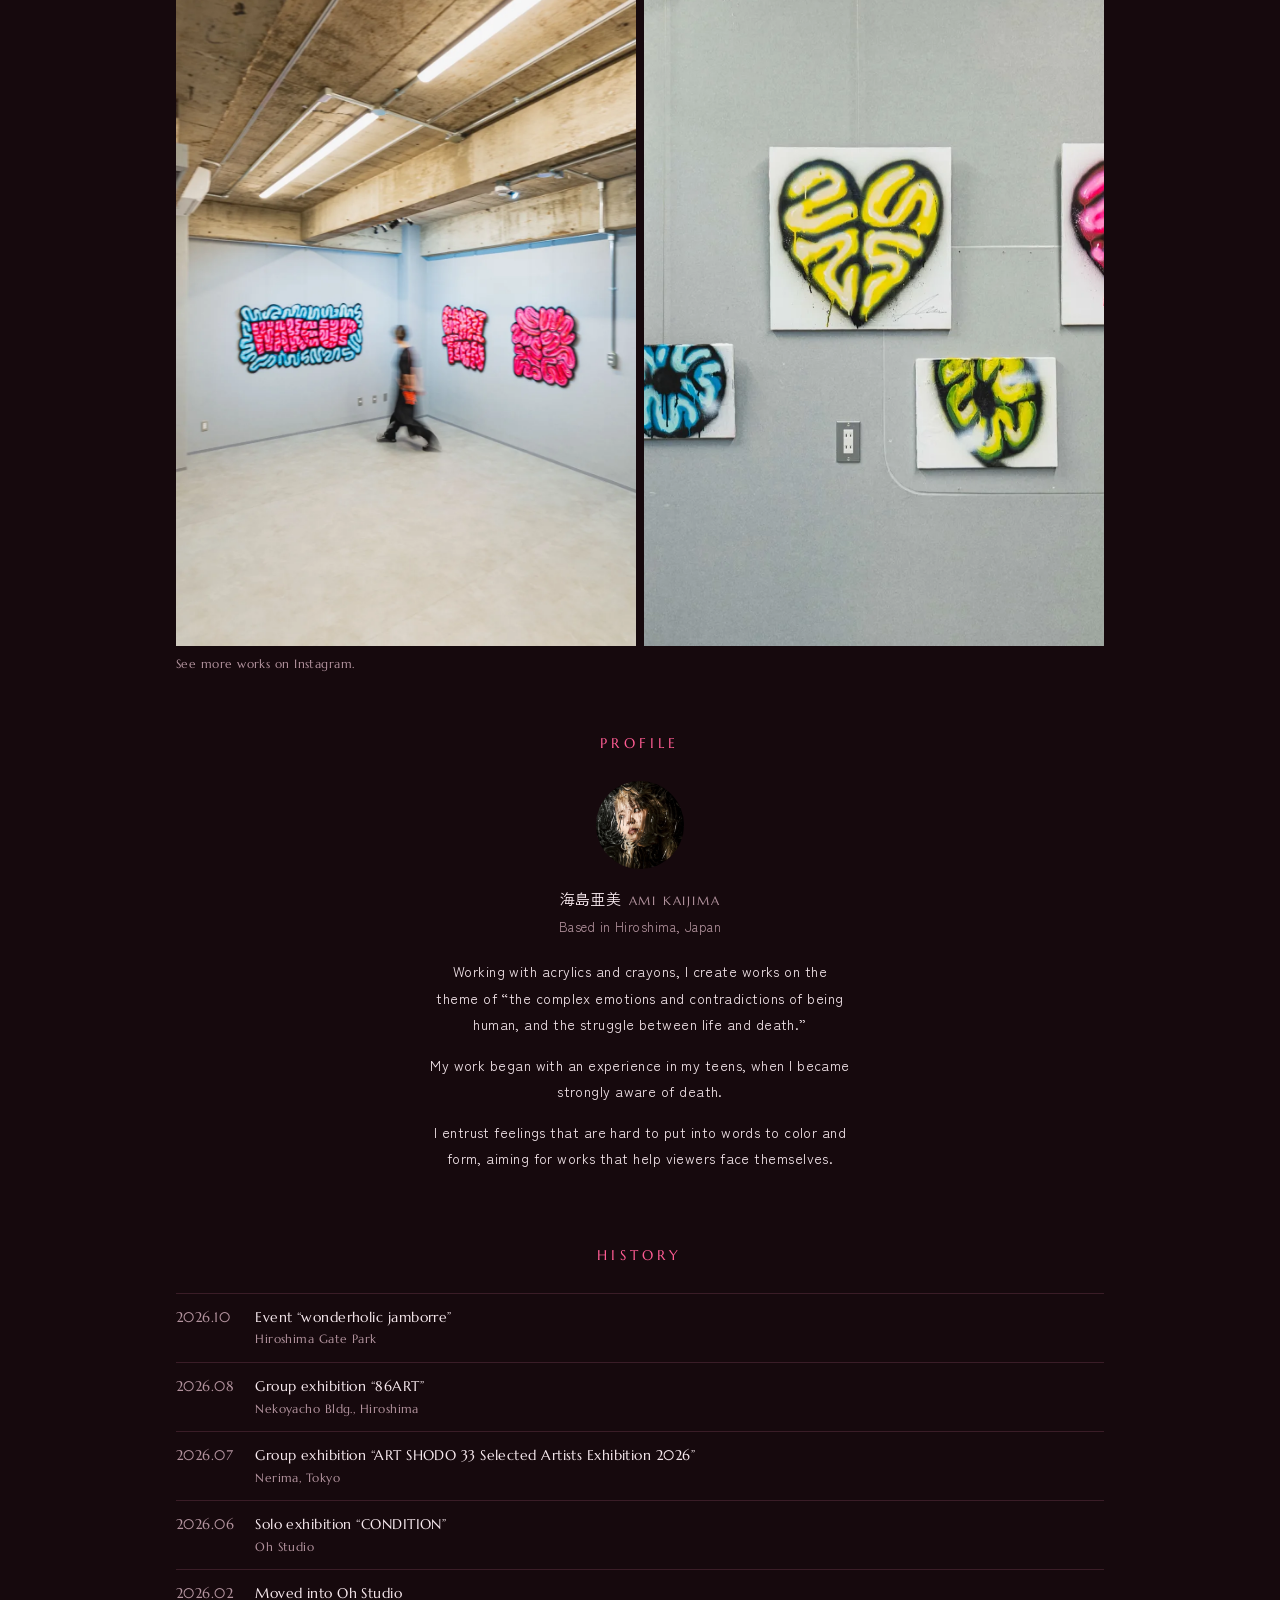
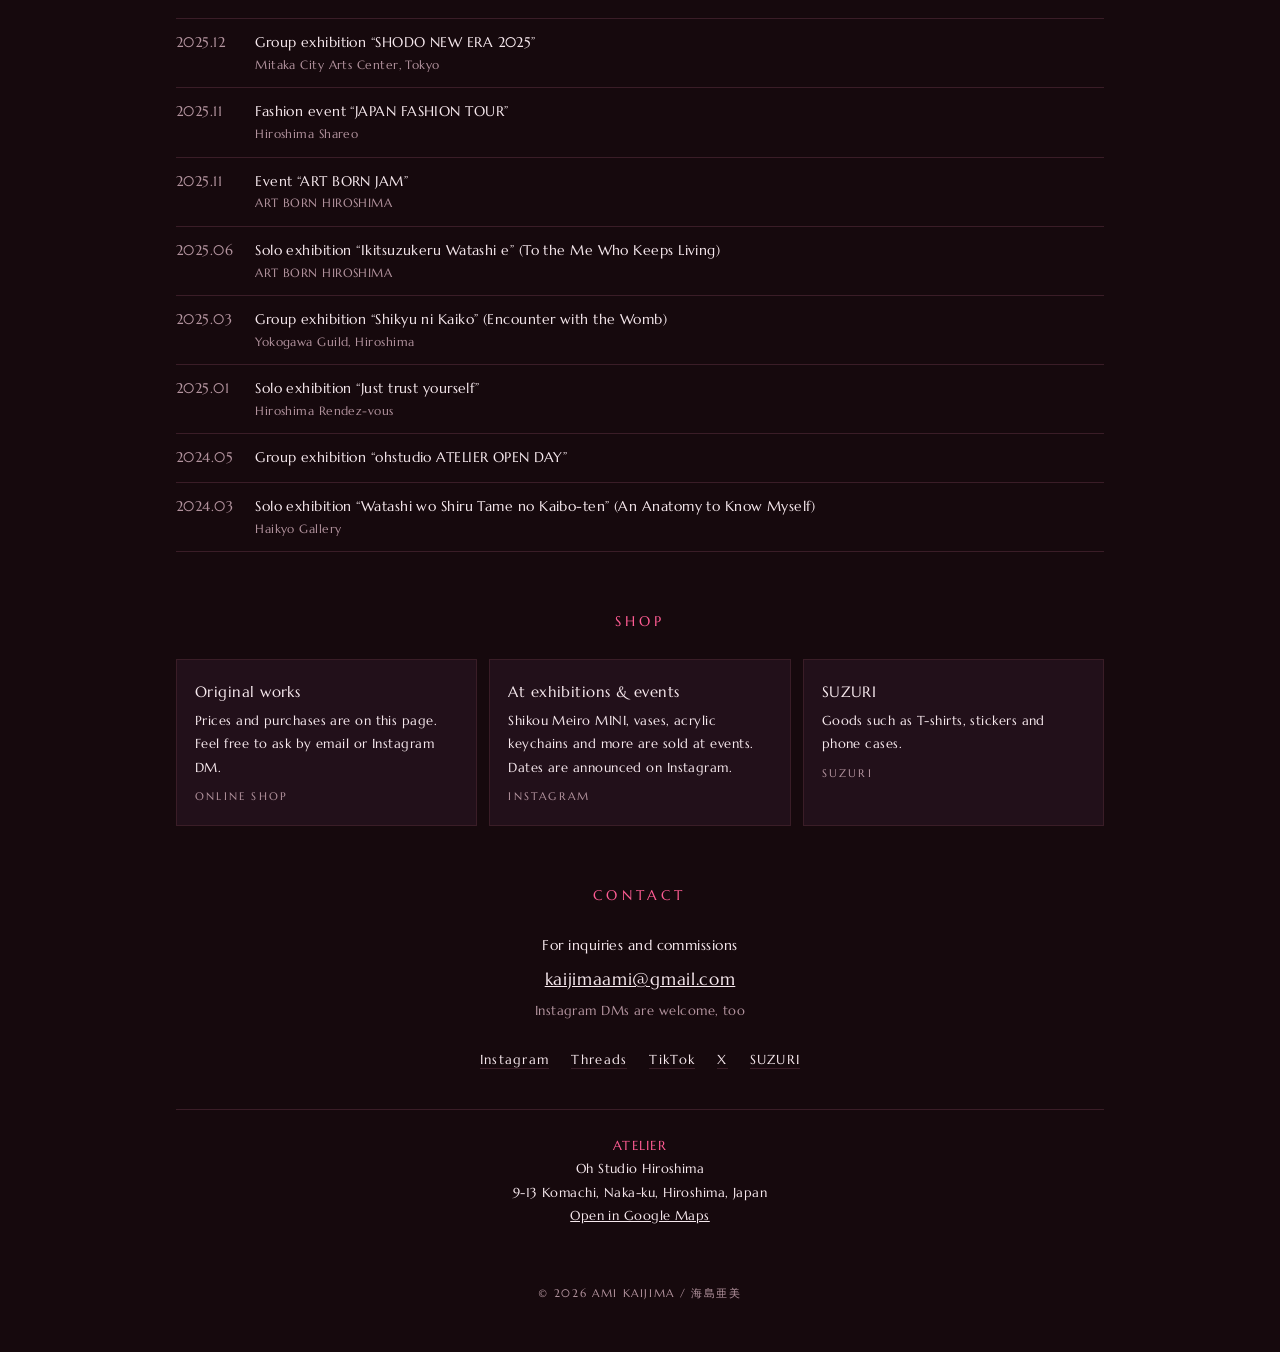
==== commit 9b3f29e6: "Open Day:1人30分に変更、予約状況の凡例を空きあり・満席の2つに Co-Authored-By: Claude Opus 5.5 <noreply@anthropic.com> Claude" ====
--- a/index.html
+++ b/index.html
@@ -56,7 +56,7 @@
       <dl class="facts">
         <dt data-en="Date &amp;amp; time">日時</dt><dd data-en="Sat, Oct 24, 19:30–23:00&lt;br&gt;Sun, Oct 25, 11:00–19:00">10/24(土)19:30〜23:00<br>10/25(日)11:00〜19:00</dd>
         <dt data-en="Venue">場所</dt><dd data-en="Oh Studio Hiroshima 4F&lt;br&gt;9-13 Komachi, Naka-ku, Hiroshima">Oh Studio Hiroshima 4F<br>広島市中区小町9-13</dd>
-        <dt data-en="Duration">所要時間</dt><dd data-en="About 15 minutes per person">1人 15分前後</dd>
+        <dt data-en="Duration">所要時間</dt><dd data-en="About 30 minutes per person">1人 30分ほど</dd>
         <dt data-en="Fee">参加費</dt><dd data-en="500 yen">500円</dd>
         <dt data-en="How to join">参加方法</dt><dd data-en="Book via Instagram DM. Walk-ins are very welcome, too.">Instagram の DM でご予約ください。飛び入りも大歓迎です</dd>
       </dl>
@@ -263,7 +263,8 @@
     });
     const lg = document.createElement('li');
     lg.className = 'legend';
-    lg.innerHTML = ['ok', 'few', 'full'].map(k => '<span class="chip ' + k + '">' + L({ ok: '空きあり', few: '残りわずか', full: '満席' }[k], { ok: 'Available', few: 'Few left', full: 'Full' }[k]) + '</span>').join('');
+    const used = rows.some(r => r[2] === '残りわずか') ? ['ok', 'few', 'full'] : ['ok', 'full'];
+    lg.innerHTML = used.map(k => '<span class="chip ' + k + '">' + L({ ok: '空きあり', few: '残りわずか', full: '満席' }[k], { ok: 'Available', few: 'Few left', full: 'Full' }[k]) + '</span>').join('');
     ul.appendChild(lg);
   }
   function mail() {
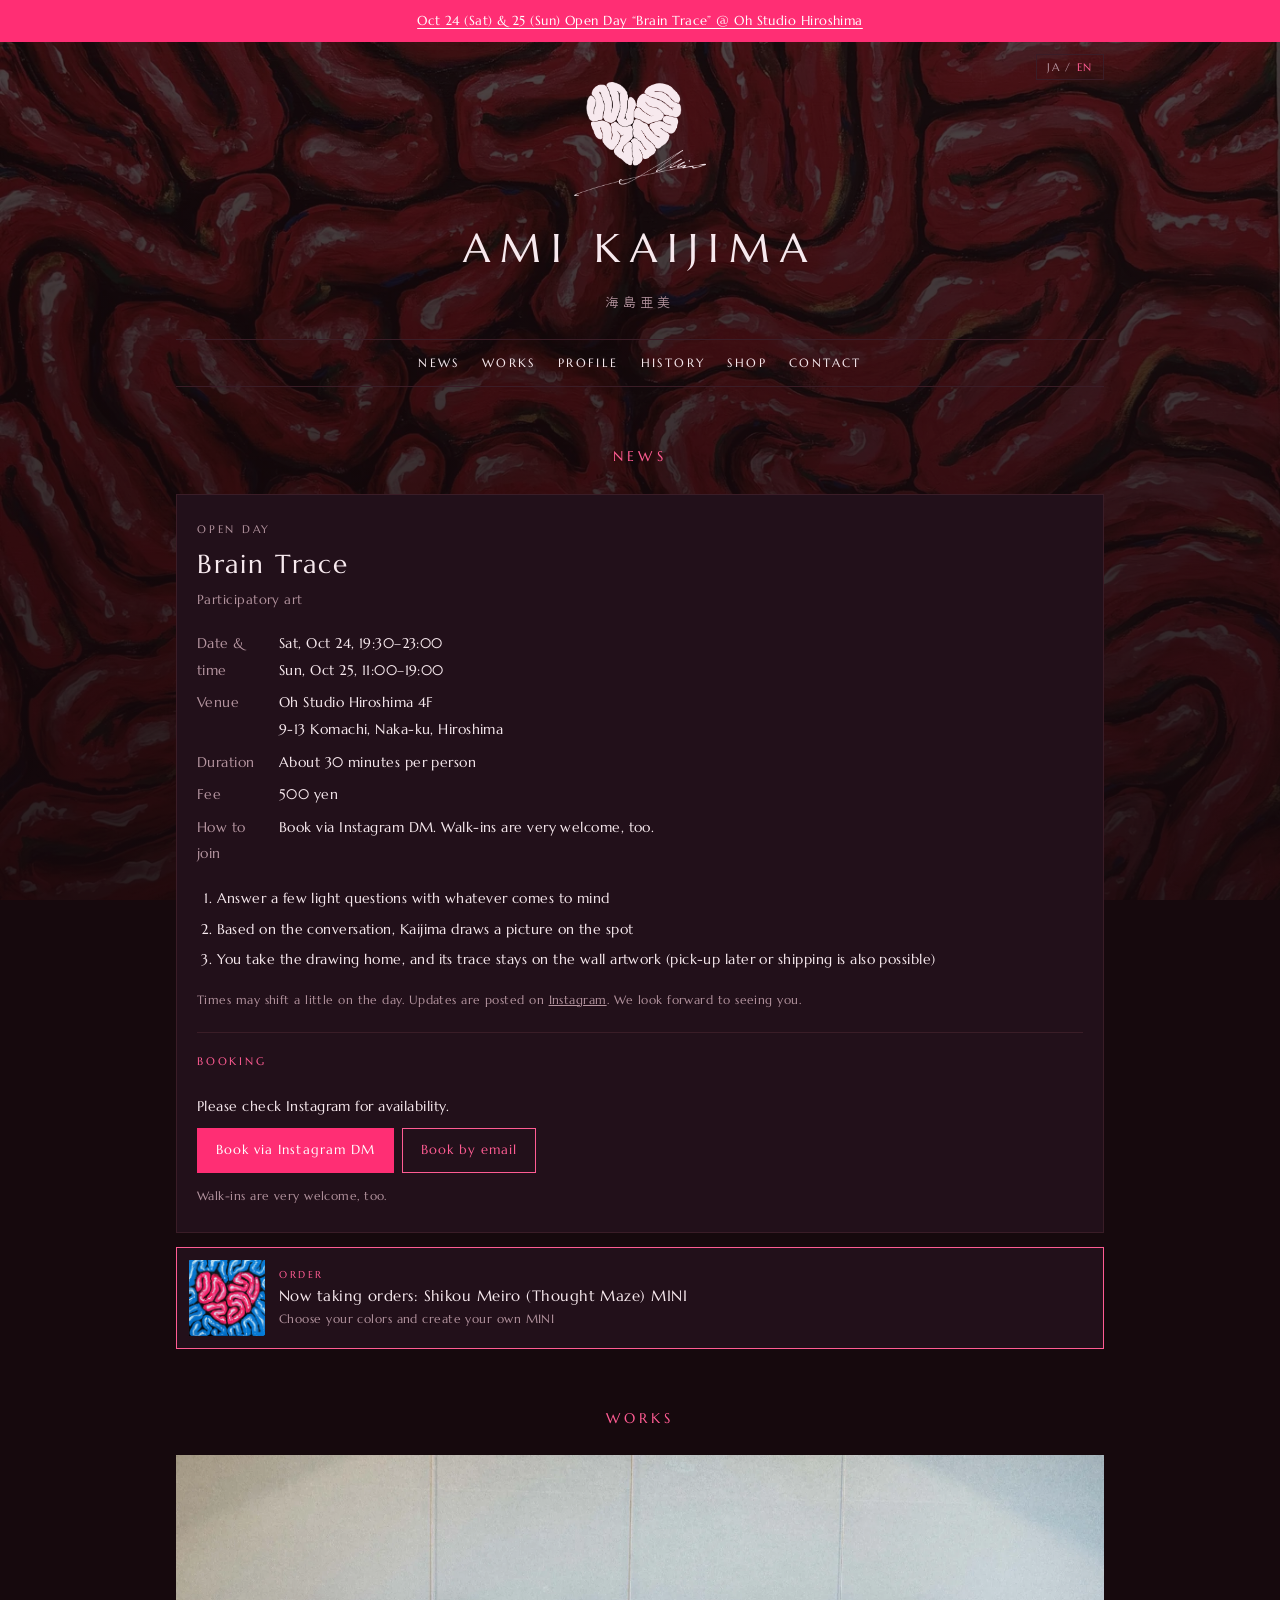
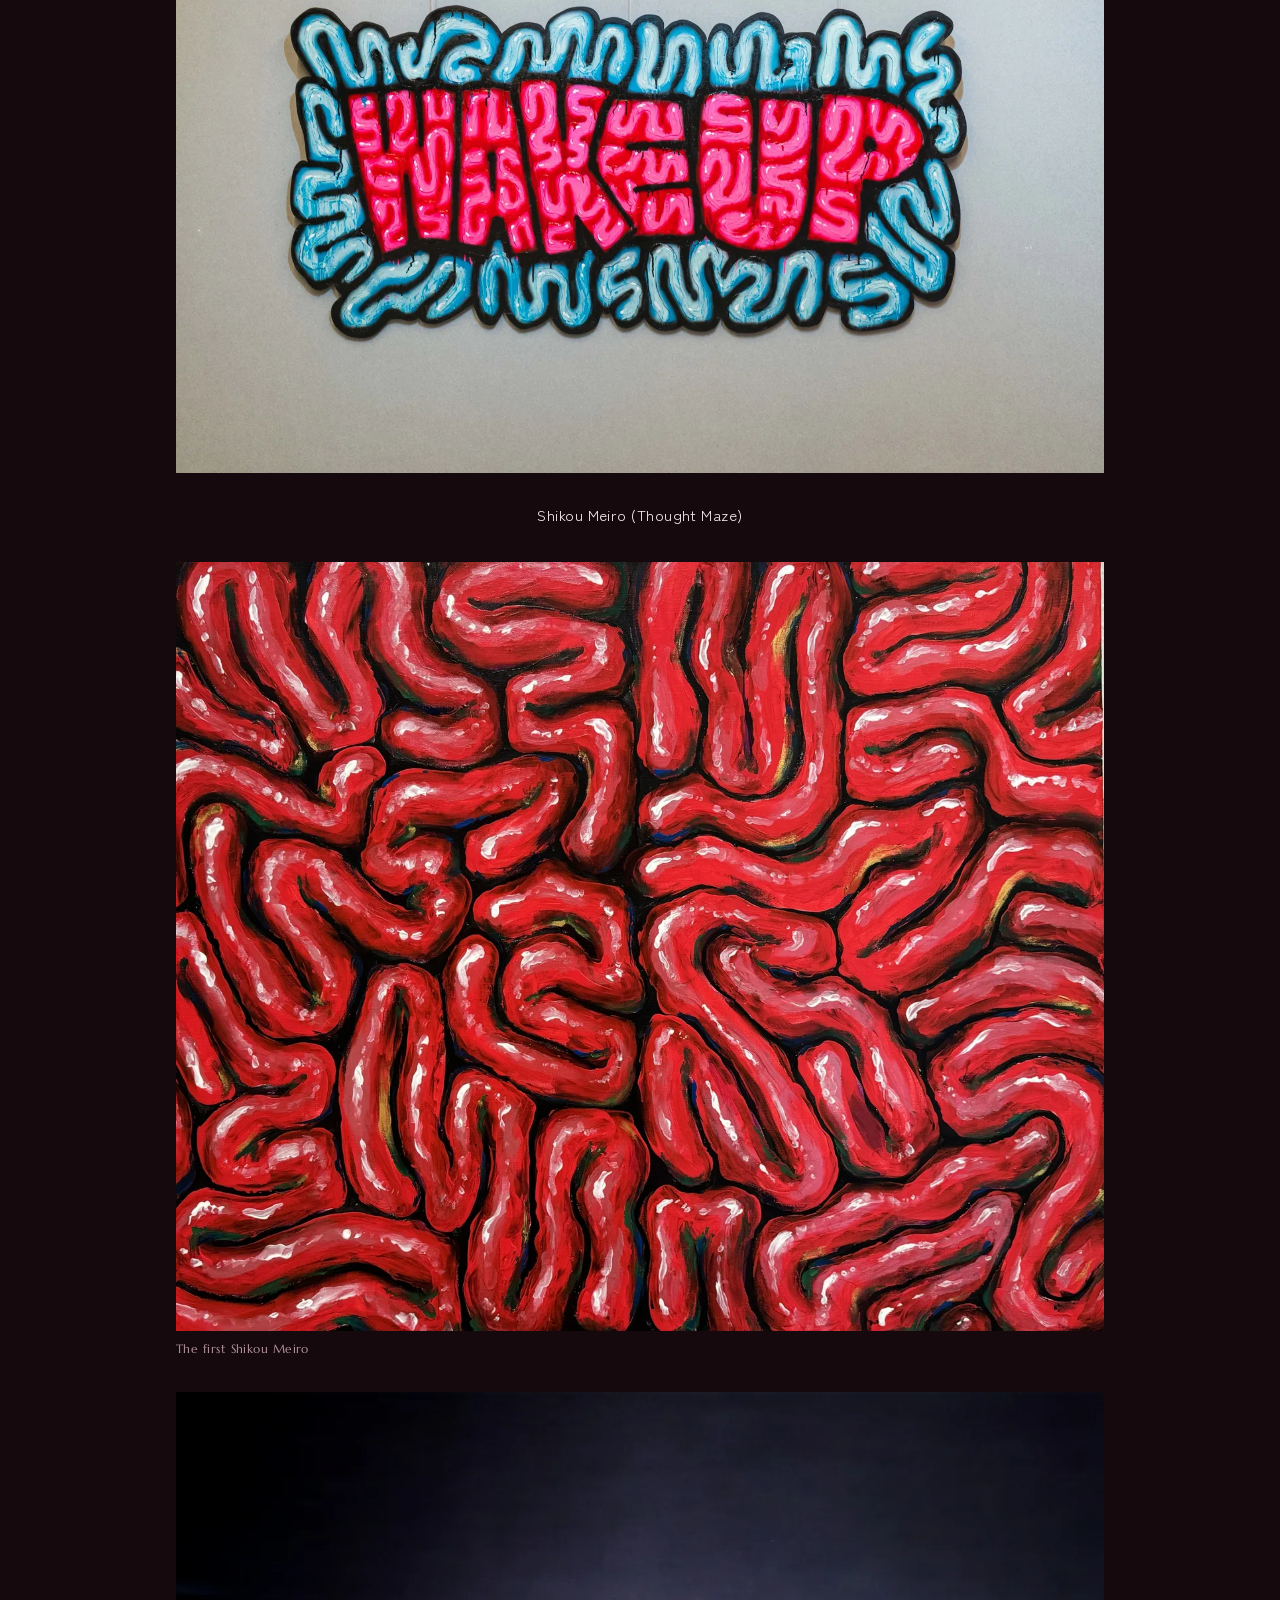
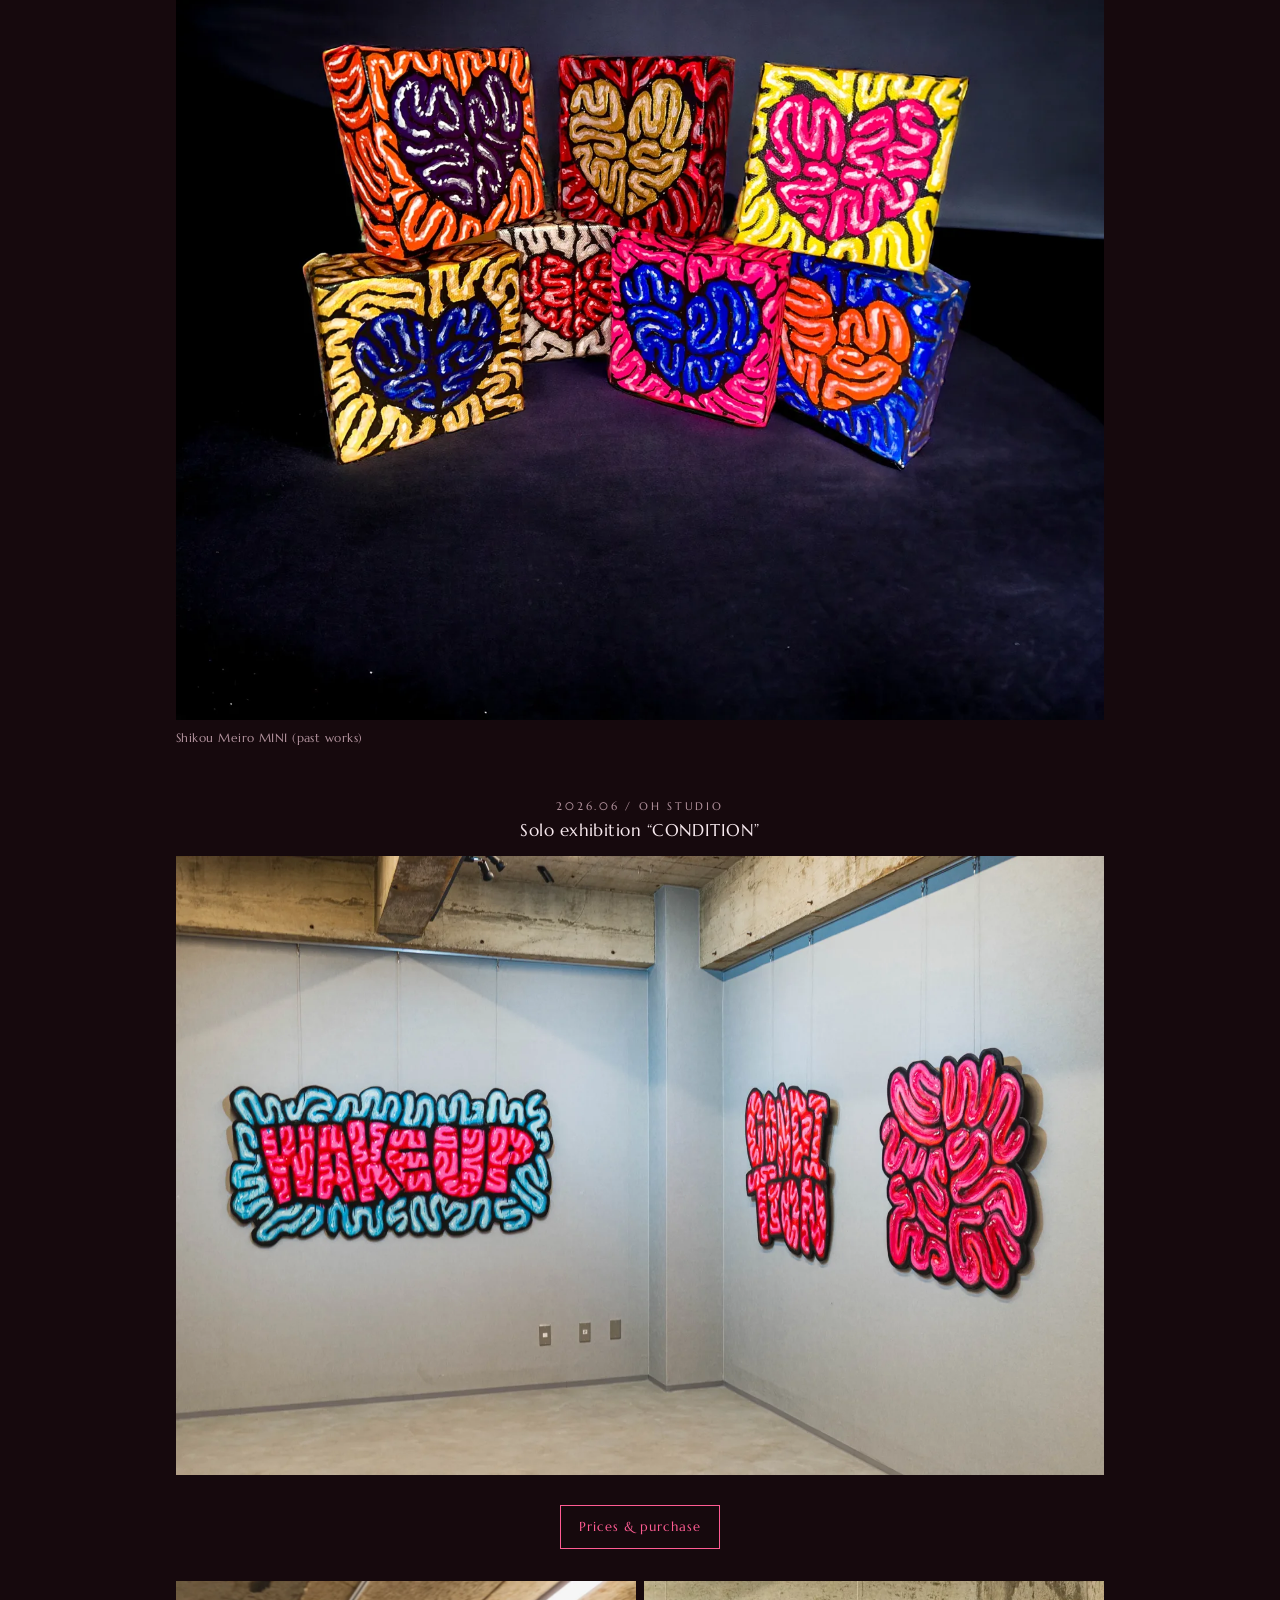
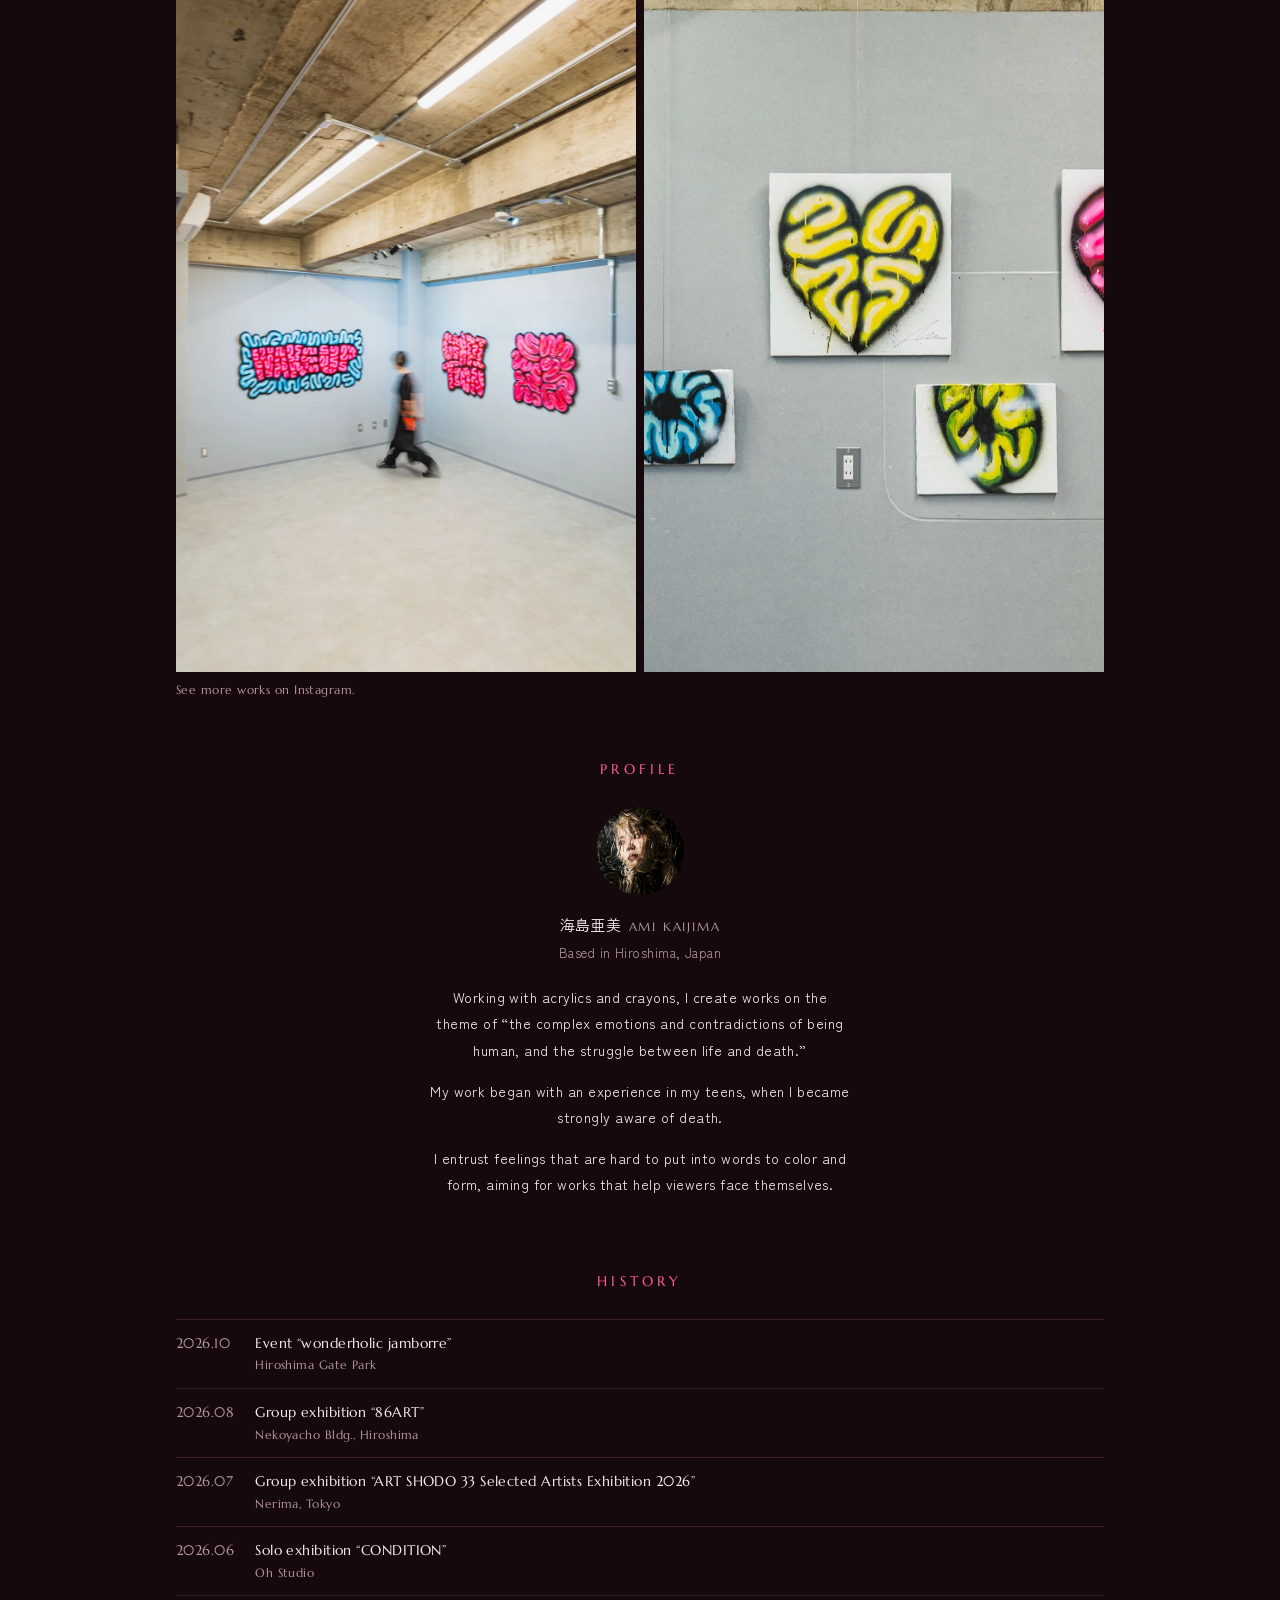
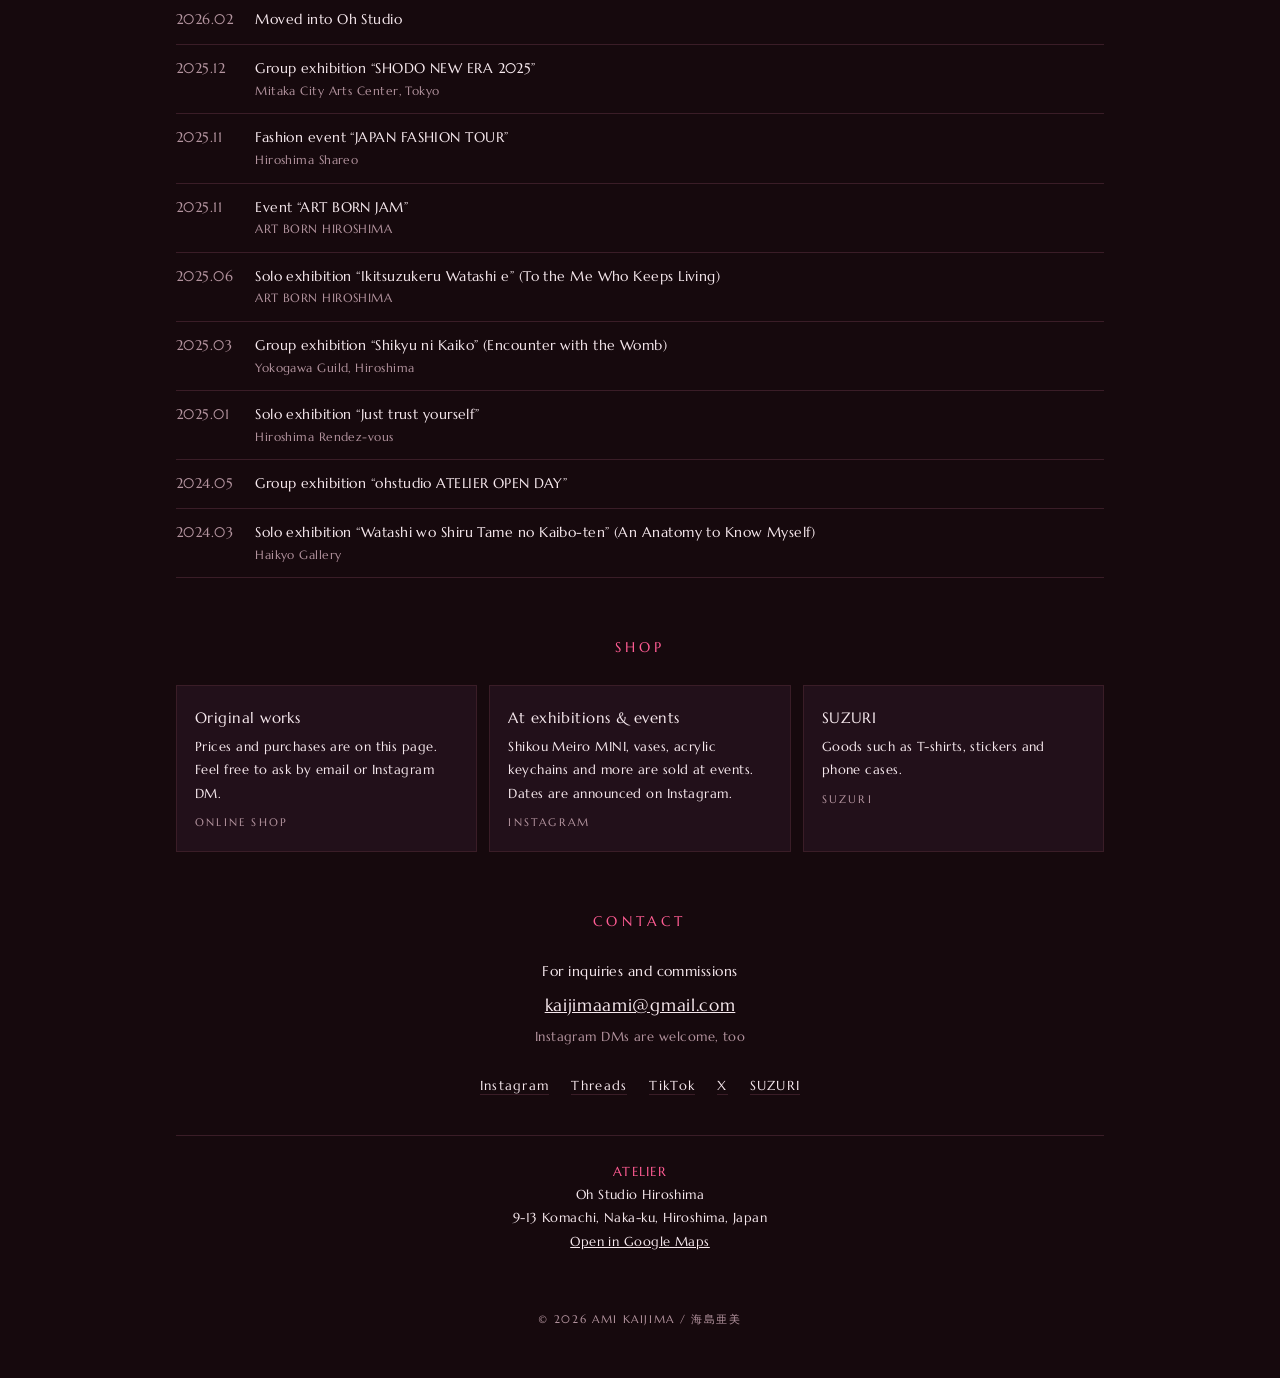
==== commit 90537329: "Open Day予約:日にち→時間を選ぶと残り枠と予約ボタンが出る形に、時間未定も選べるように(下書き・未公開) Co-Authored-By: Claude Opus 5.5 <noreply@an" ====
--- a/index.html
+++ b/index.html
@@ -68,13 +68,22 @@
       <p class="note" data-en="Times may shift a little on the day. Updates are posted on &lt;a href=&quot;https://www.instagram.com/amikaijima/&quot; target=&quot;_blank&quot; rel=&quot;noopener&quot;&gt;Instagram&lt;/a&gt;. We look forward to seeing you.">時間は当日の様子で前後することがあります。最新情報は <a href="https://www.instagram.com/amikaijima/" target="_blank" rel="noopener">Instagram</a> でお知らせします。是非お越しください。</p>
       <!-- ▼ 予約状況(Google スプレッドシート「Open Day 予約状況(サイト表示用)」から自動で読み込み) -->
       <div class="booking" id="booking" data-sheet="1znmPx_9JO2gWZIxKsRpJry9dxcl38B8VUyGwnLlBQ-E">
-        <div class="label" data-en="BOOKING">予約状況</div>
-        <ul class="slots" id="slots"><li class="slot-wait" data-en="Loading…">読み込み中…</li></ul>
-        <p class="note" id="slotNote" data-en="Availability is updated as bookings come in. Walk-ins are very welcome, too.">予約が入りしだい更新しています。飛び入りも大歓迎です。</p>
-        <div class="row book-btns">
-          <a class="btn buy" href="https://ig.me/m/amikaijima" target="_blank" rel="noopener" data-en="Book via Instagram DM">Instagram DM で予約</a>
-          <a class="btn" id="bookMail" href="mailto:kaijimaami@gmail.com" data-en="Book by email">メールで予約</a>
+        <div class="label" data-en="BOOKING">ご予約</div>
+        <p class="step" data-en="1. Choose a day">① 日にちを選んでください</p>
+        <div class="days" id="days"></div>
+        <div id="dayPanel" hidden>
+          <p class="step"><span data-en="2. Choose a time">② 時間を選んでください</span><span class="left" id="left"></span></p>
+          <div class="chips" id="chips"></div>
         </div>
+        <div id="pick" hidden>
+          <p class="picked" id="picked"></p>
+          <div class="row book-btns">
+            <a class="btn buy" id="bookDm" href="https://ig.me/m/amikaijima" target="_blank" rel="noopener" data-en="Book via Instagram DM">Instagram DM で予約</a>
+            <a class="btn" id="bookMail" href="mailto:kaijimaami@gmail.com" data-en="Book by email">メールで予約</a>
+          </div>
+          <p class="note" id="dmNote" data-en="Tapping the DM button copies your booking message. Just paste it in the DM.">DM のボタンを押すと、予約の文章がコピーされます。DM に貼り付けて送ってください。</p>
+        </div>
+        <p class="note" data-en="Walk-ins are very welcome, too.">飛び入りも大歓迎です。</p>
       </div>
       <!-- ▲ 予約状況 -->
     </article>
@@ -207,16 +216,18 @@
 <footer>© 2026 AMI KAIJIMA / 海島亜美</footer>
 <script src="i18n.js"></script>
 <script>
-// Open Day の予約状況を Google スプレッドシートから読み込む
+// Open Day の予約:Google スプレッドシートから枠を読み込み、日にち→時間の順に選んでもらう
 (() => {
   const box = document.getElementById('booking'); if (!box) return;
   const url = 'https://docs.google.com/spreadsheets/d/' + box.dataset.sheet + '/gviz/tq?tqx=out:csv&sheet=' + encodeURIComponent('予約状況') + '&t=' + Date.now();
   const L = (ja, en) => (window.LANG === 'en' ? en : ja);
-  const ST = { '空きあり': ['ok', 'Available'], '残りわずか': ['few', 'Few spots left'], '満席': ['full', 'Full'] };
   const MON = ['Jan','Feb','Mar','Apr','May','Jun','Jul','Aug','Sep','Oct','Nov','Dec'];
   const DOW = { '日':'Sun','月':'Mon','火':'Tue','水':'Wed','木':'Thu','金':'Fri','土':'Sat' };
   const enDate = d => d.replace(/(\d+)\/(\d+)\s*[((]?([日月火水木金土])?[))]?/, (m, mo, da, w) => `${MON[mo - 1]} ${da}` + (w ? ` (${DOW[w]})` : ''));
-  let rows = null;
+  const show = d => (window.LANG === 'en' ? enDate(d) : d);
+  const $ = id => document.getElementById(id);
+  let days = [], day = null, time = null; // time: '' は時間未定
+
   function parse(t) {
     const out = []; let row = [], cur = '', q = false;
     for (let i = 0; i < t.length; i++) {
@@ -230,53 +241,67 @@
     if (cur || row.length) { row.push(cur); out.push(row); }
     return out;
   }
-  function draw() {
-    const ul = document.getElementById('slots');
-    if (!rows) return;
-    ul.innerHTML = '';
-    if (!rows.length) { ul.innerHTML = '<li class="slot-wait">' + L('予約状況は Instagram でお知らせしています', 'Please check Instagram for availability') + '</li>'; return; }
-    // 日付ごとにまとめて、時間を小さなチップで並べる
-    const days = [];
-    rows.forEach(([date, time, st]) => {
+  const message = () => {
+    const when = show(day.date) + ' ' + (time ? time : L('時間未定', 'time not decided yet'));
+    return L(`Open Day「Brain Trace」の予約をお願いします。\n希望日時:${when}\nお名前:\n人数:\n`,
+             `I'd like to book Open Day "Brain Trace".\nDate & time: ${when}\nName:\nNumber of people:\n`);
+  };
+
+  function drawDays() {
+    const wrap = $('days'); wrap.innerHTML = '';
+    days.forEach(d => {
+      const b = document.createElement('button');
+      b.type = 'button'; b.className = 'btn' + (d === day ? ' on' : '');
+      b.textContent = show(d.date);
+      b.onclick = () => { day = d; time = null; drawDays(); drawDay(); };
+      wrap.appendChild(b);
+    });
+  }
+  function drawDay() {
+    $('dayPanel').hidden = !day; $('pick').hidden = !day || time === null;
+    if (!day) return;
+    const left = day.slots.filter(s => s[1] !== '満席').length;
+    $('left').textContent = left ? L(`(残り ${left} 枠)`, ` (${left} left)`) : L('(満席です)', ' (fully booked)');
+    const c = $('chips'); c.innerHTML = '';
+    day.slots.forEach(([t, st]) => {
+      const b = document.createElement('button');
+      b.type = 'button';
+      const full = st === '満席';
+      b.className = 'chip ' + (full ? 'full' : 'ok') + (t === time ? ' on' : '');
+      b.disabled = full;
+      b.textContent = t.split(/[〜~\-–]/)[0].trim();
+      b.onclick = () => { time = t; drawDay(); };
+      c.appendChild(b);
+    });
+    const u = document.createElement('button');
+    u.type = 'button'; u.className = 'chip tbd' + (time === '' ? ' on' : '');
+    u.textContent = L('時間未定', 'Not sure yet');
+    u.onclick = () => { time = ''; drawDay(); };
+    c.appendChild(u);
+    if (time !== null) {
+      $('picked').textContent = L('選んだ日時:', 'Selected: ') + show(day.date) + ' ' + (time || L('時間未定', 'time not decided yet'));
+      $('bookMail').href = 'mailto:kaijimaami@gmail.com?subject=' + encodeURIComponent(L('Open Day 予約', 'Open Day booking')) + '&body=' + encodeURIComponent(message());
+    }
+  }
+  $('bookDm').addEventListener('click', () => {
+    try { navigator.clipboard.writeText(message()); } catch (e) {}
+  });
+  function fallback() {
+    // 読み込めないときは、日にちを選ばずにそのまま予約できるようにする
+    box.querySelectorAll('.step, #days, #dayPanel').forEach(el => el.hidden = true);
+    $('pick').hidden = false; $('dmNote').hidden = true;
+    $('picked').textContent = L('予約状況は Instagram でお知らせしています。', 'Please check Instagram for availability.');
+  }
+  fetch(url).then(r => { if (!r.ok) throw 0; return r.text(); }).then(t => {
+    parse(t).slice(1).filter(r => r[0] && r[1]).forEach(([date, tm, st]) => {
       let d = days.find(x => x.date === date);
       if (!d) days.push(d = { date, slots: [] });
-      d.slots.push([time, st]);
+      d.slots.push([tm, st]);
     });
-    days.forEach(d => {
-      const li = document.createElement('li');
-      li.className = 'day';
-      const h = document.createElement('div');
-      h.className = 'day-h';
-      h.textContent = window.LANG === 'en' ? enDate(d.date) : d.date;
-      const chips = document.createElement('div');
-      chips.className = 'chips';
-      d.slots.forEach(([time, st]) => {
-        const c = document.createElement('span');
-        const s = ST[st] || ['ok', st];
-        c.className = 'chip ' + s[0];
-        c.textContent = time.split(/[〜~\-–]/)[0].trim();
-        c.title = time + ' ' + L(st, s[1]);
-        chips.appendChild(c);
-      });
-      li.append(h, chips);
-      ul.appendChild(li);
-    });
-    const lg = document.createElement('li');
-    lg.className = 'legend';
-    const used = rows.some(r => r[2] === '残りわずか') ? ['ok', 'few', 'full'] : ['ok', 'full'];
-    lg.innerHTML = used.map(k => '<span class="chip ' + k + '">' + L({ ok: '空きあり', few: '残りわずか', full: '満席' }[k], { ok: 'Available', few: 'Few left', full: 'Full' }[k]) + '</span>').join('');
-    ul.appendChild(lg);
-  }
-  function mail() {
-    const body = L('Open Day「Brain Trace」の予約をお願いします。\n\nお名前:\nご希望の日時:\n人数:\n', 'I would like to book Open Day "Brain Trace".\n\nName:\nPreferred date & time:\nNumber of people:\n');
-    document.getElementById('bookMail').href = 'mailto:kaijimaami@gmail.com?subject=' + encodeURIComponent(L('Open Day 予約', 'Open Day booking')) + '&body=' + encodeURIComponent(body);
-  }
-  fetch(url).then(r => { if (!r.ok) throw 0; return r.text(); }).then(t => {
-    rows = parse(t).slice(1).filter(r => r[0] && r[1]);
-    draw();
-  }).catch(() => { rows = []; draw(); });
-  document.addEventListener('langchange', () => { draw(); mail(); });
-  mail();
+    if (!days.length) return fallback();
+    drawDays();
+  }).catch(fallback);
+  document.addEventListener('langchange', () => { if (days.length) { drawDays(); drawDay(); } });
 })();
 </script>
 </body>
--- a/style.css
+++ b/style.css
@@ -150,3 +150,16 @@
 .chip.full::before{background:var(--muted)}
 .slots .legend{display:flex;flex-wrap:wrap;gap:6px;padding-top:8px}
 .slots .legend .chip{border:0;padding:0 6px 0 0;opacity:1;text-decoration:none;color:var(--muted)}
+/* 予約:選択式 */
+.booking .step{font-size:13px;margin:10px 0 8px}
+.booking .left{color:var(--pink);margin-left:6px}
+.booking .days{display:flex;flex-wrap:wrap;gap:8px}
+.booking .days .btn{margin:0;background:none;cursor:pointer;font-family:inherit}
+.booking .days .btn.on{background:var(--pink-strong);border-color:var(--pink-strong);color:#fff}
+.booking button.chip{background:none;color:var(--text);cursor:pointer;font-family:inherit}
+.booking button.chip:disabled{cursor:default}
+.booking button.chip.on{border-color:var(--pink);background:var(--pink-strong);color:#fff}
+.booking button.chip.on::before{background:#fff}
+.booking .chip.tbd::before{background:var(--muted)}
+.booking .picked{font-size:14px;margin:14px 0 8px}
+.booking > .note:last-child{margin-top:12px}
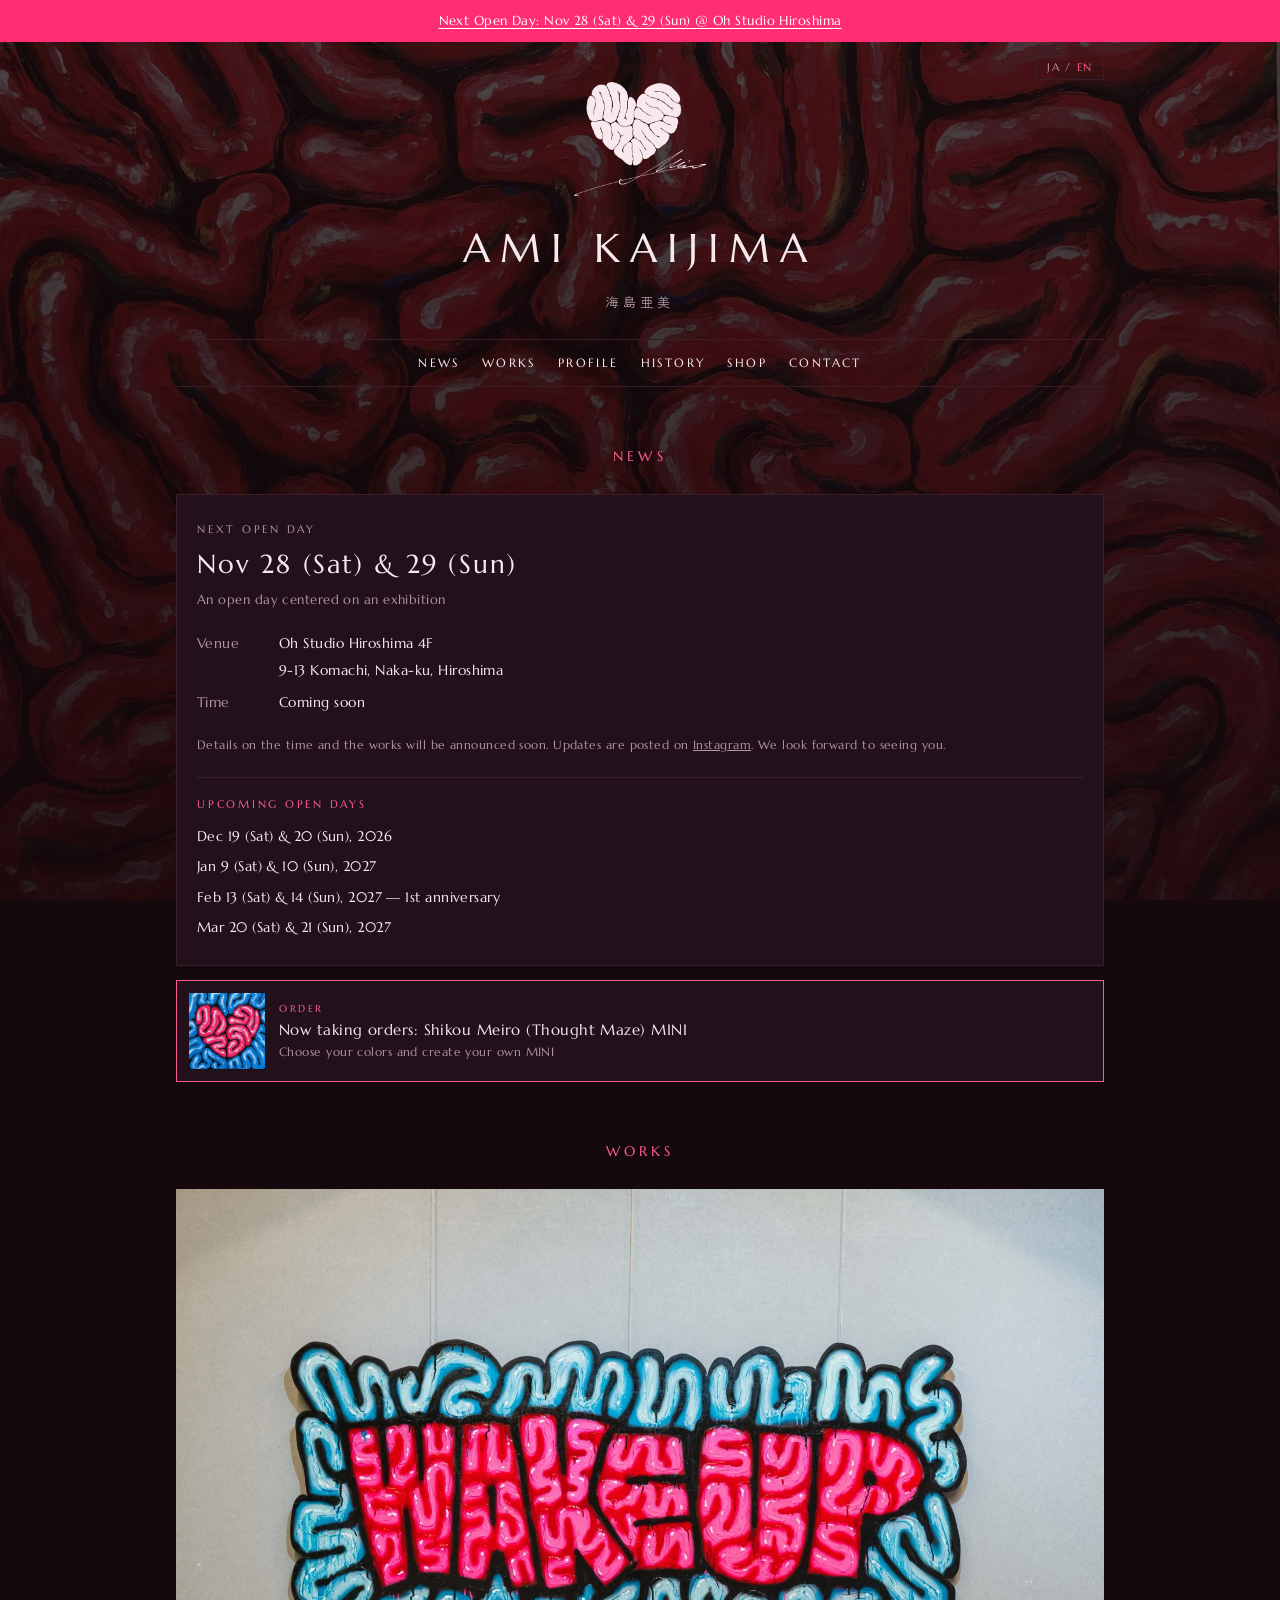
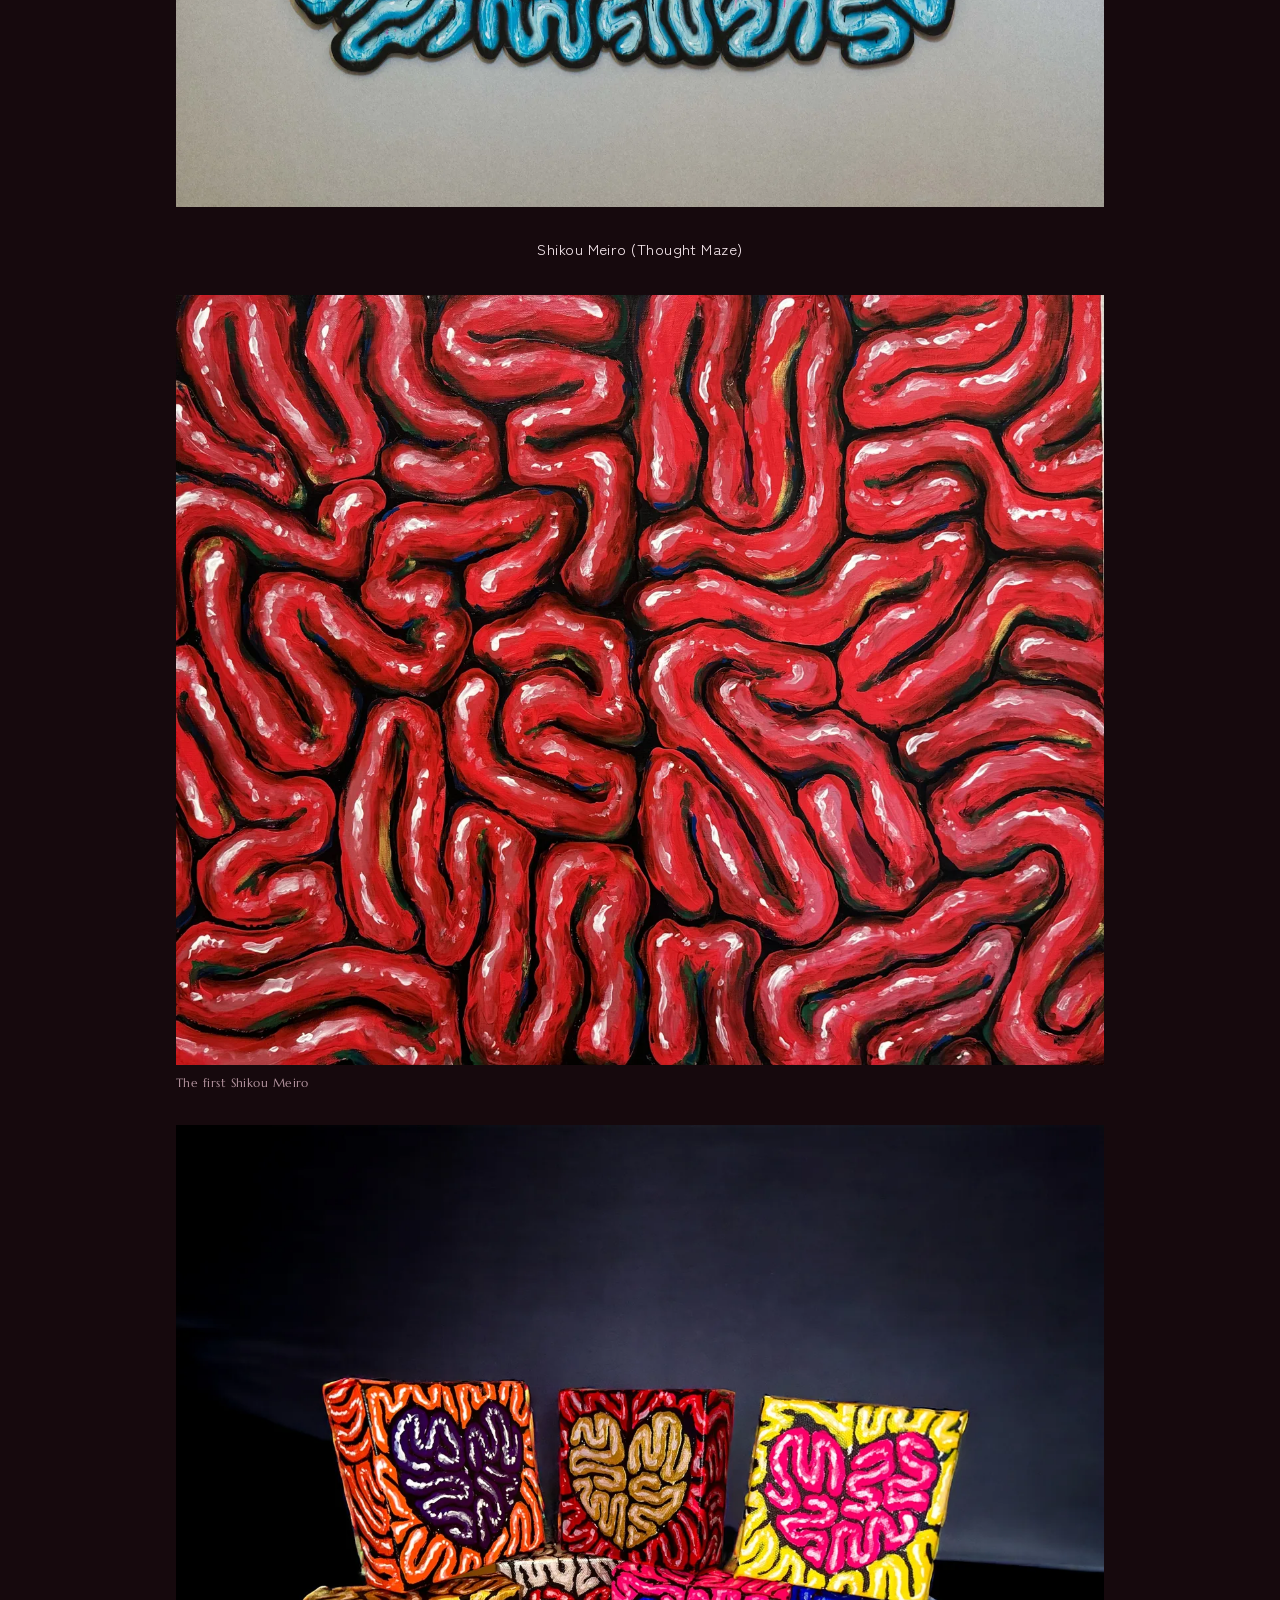
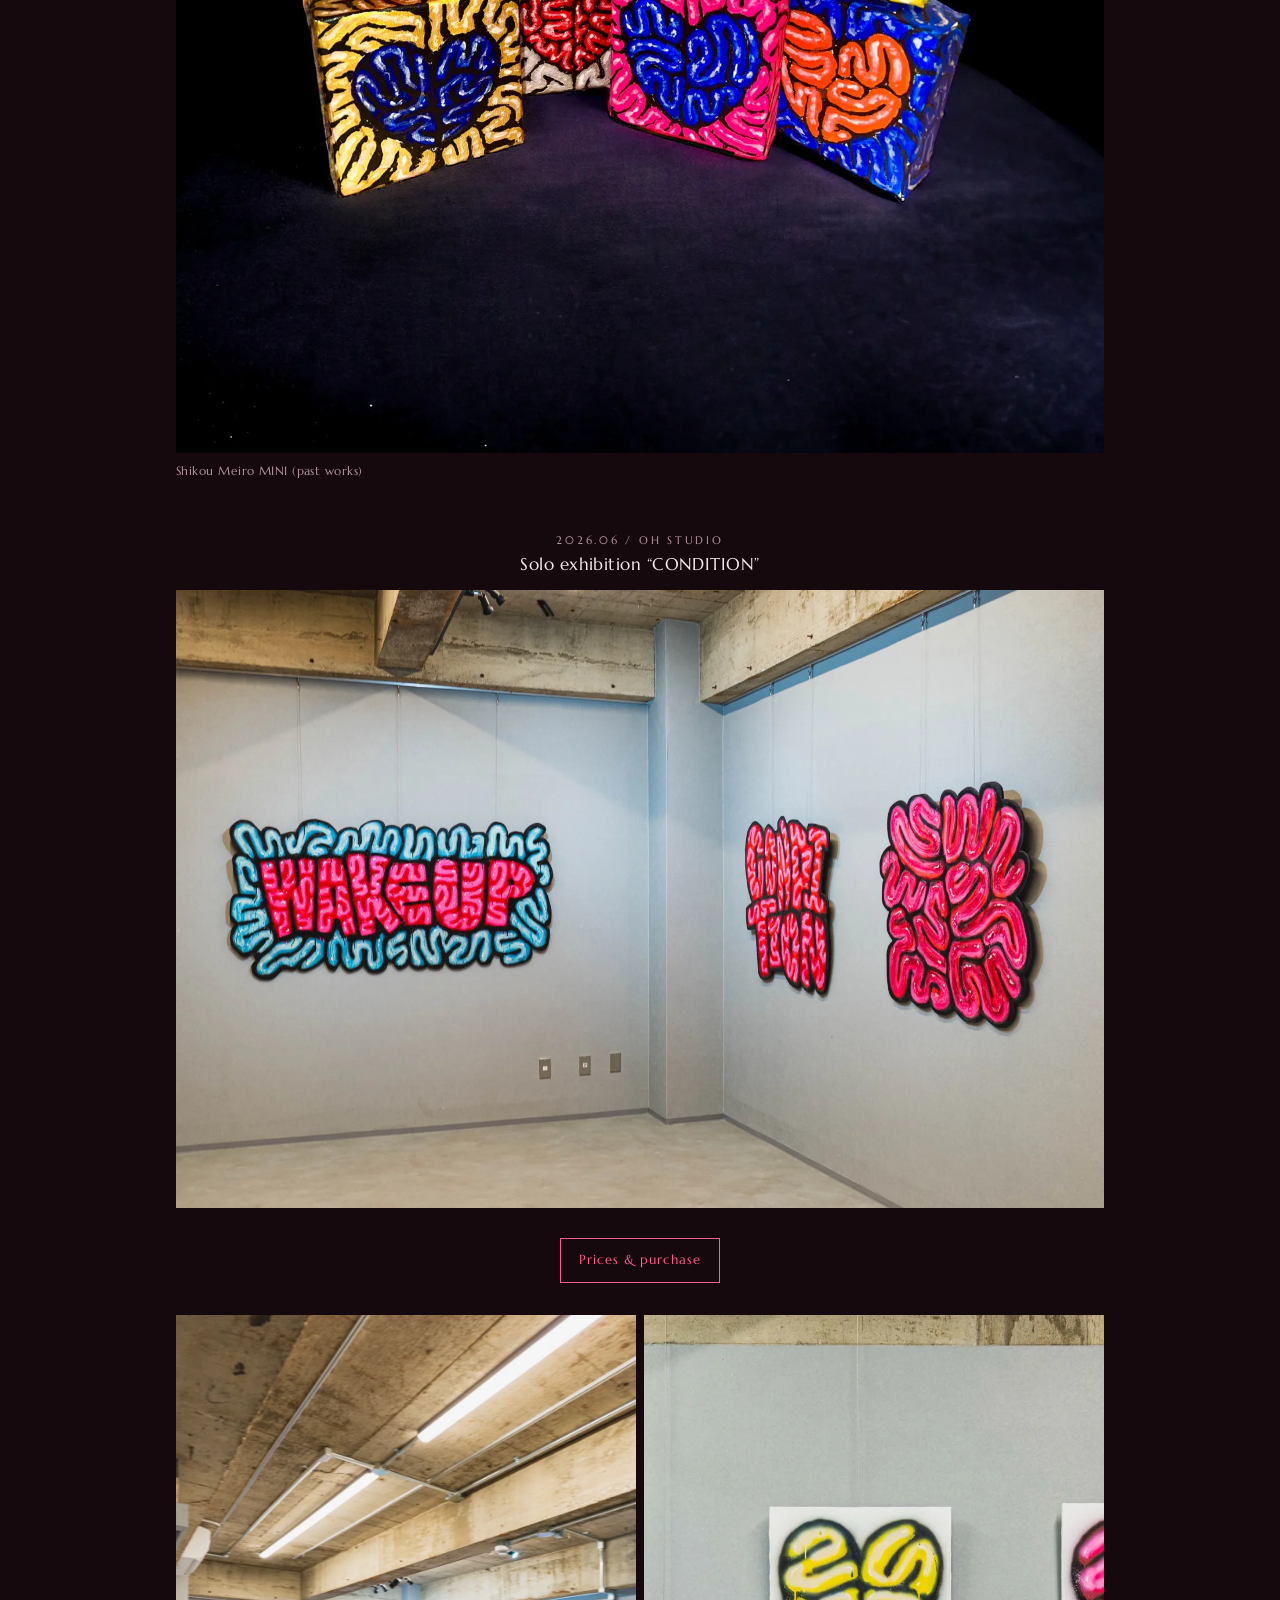
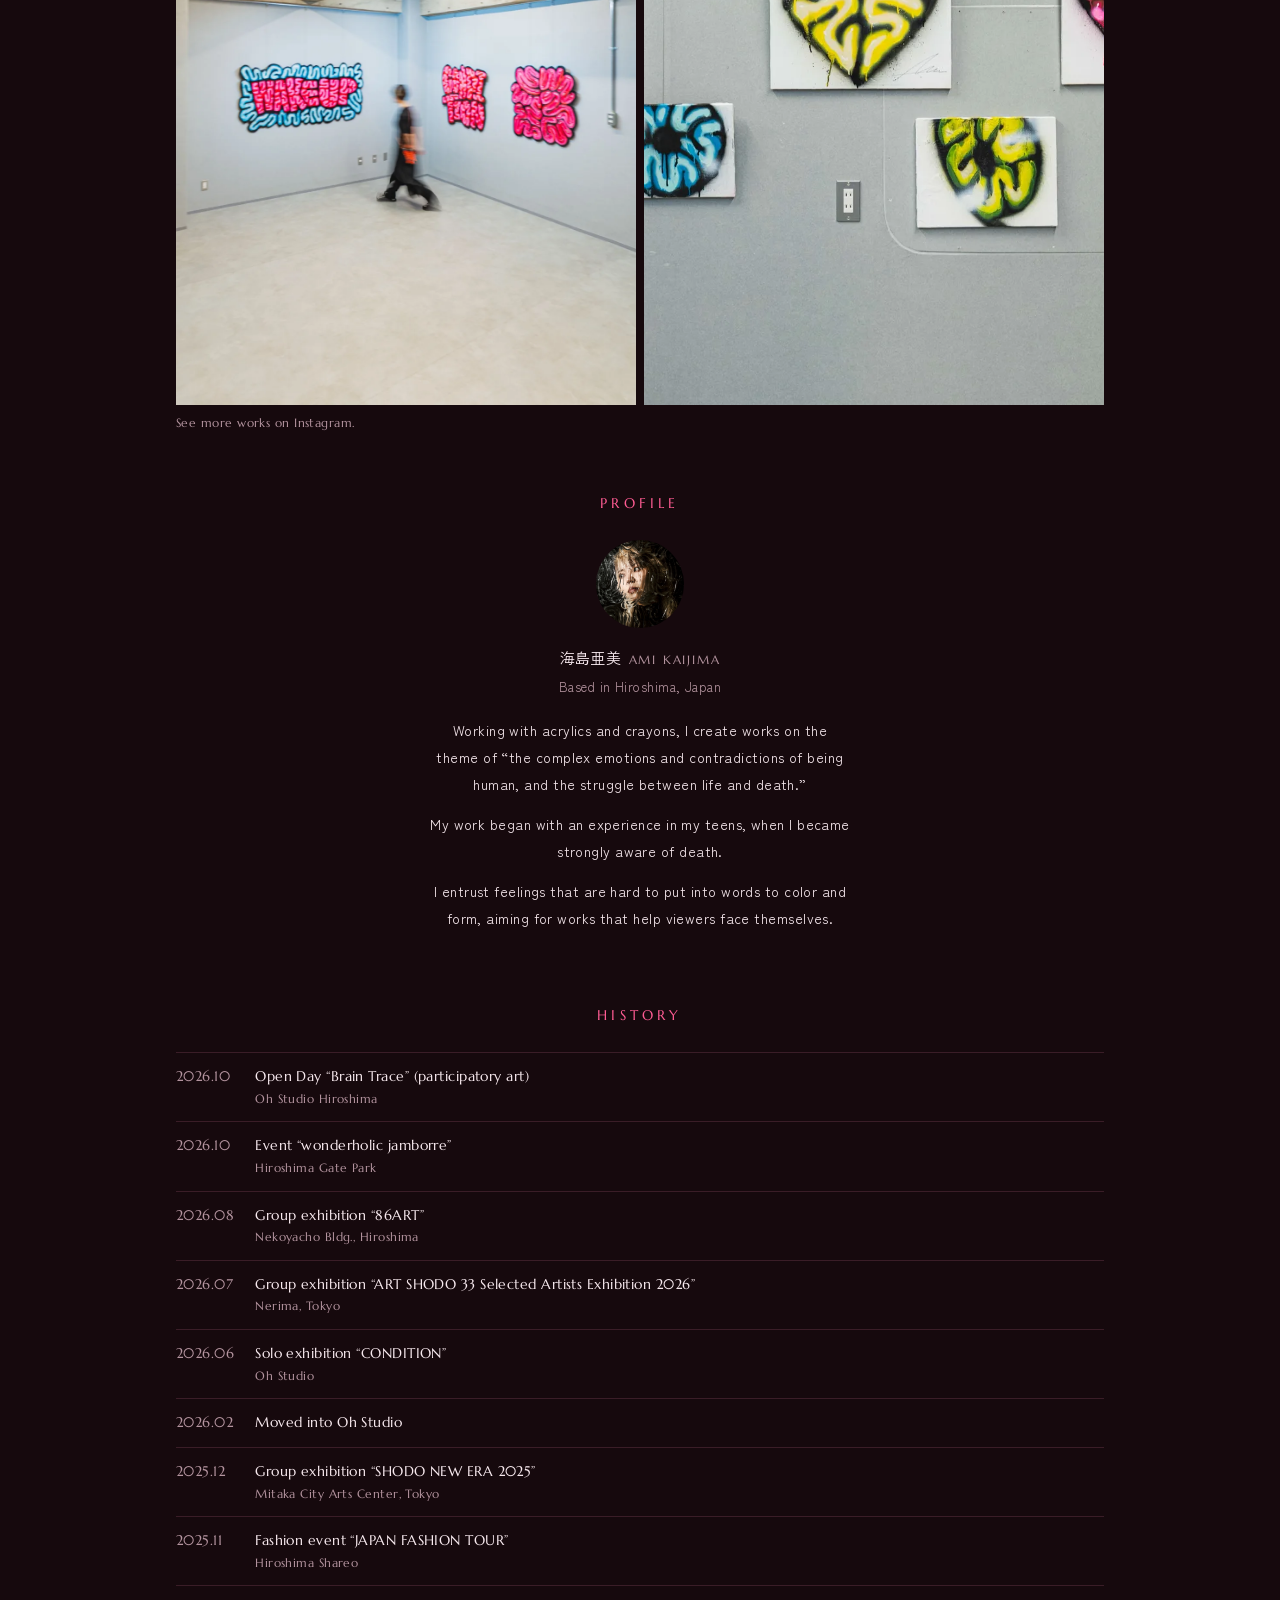
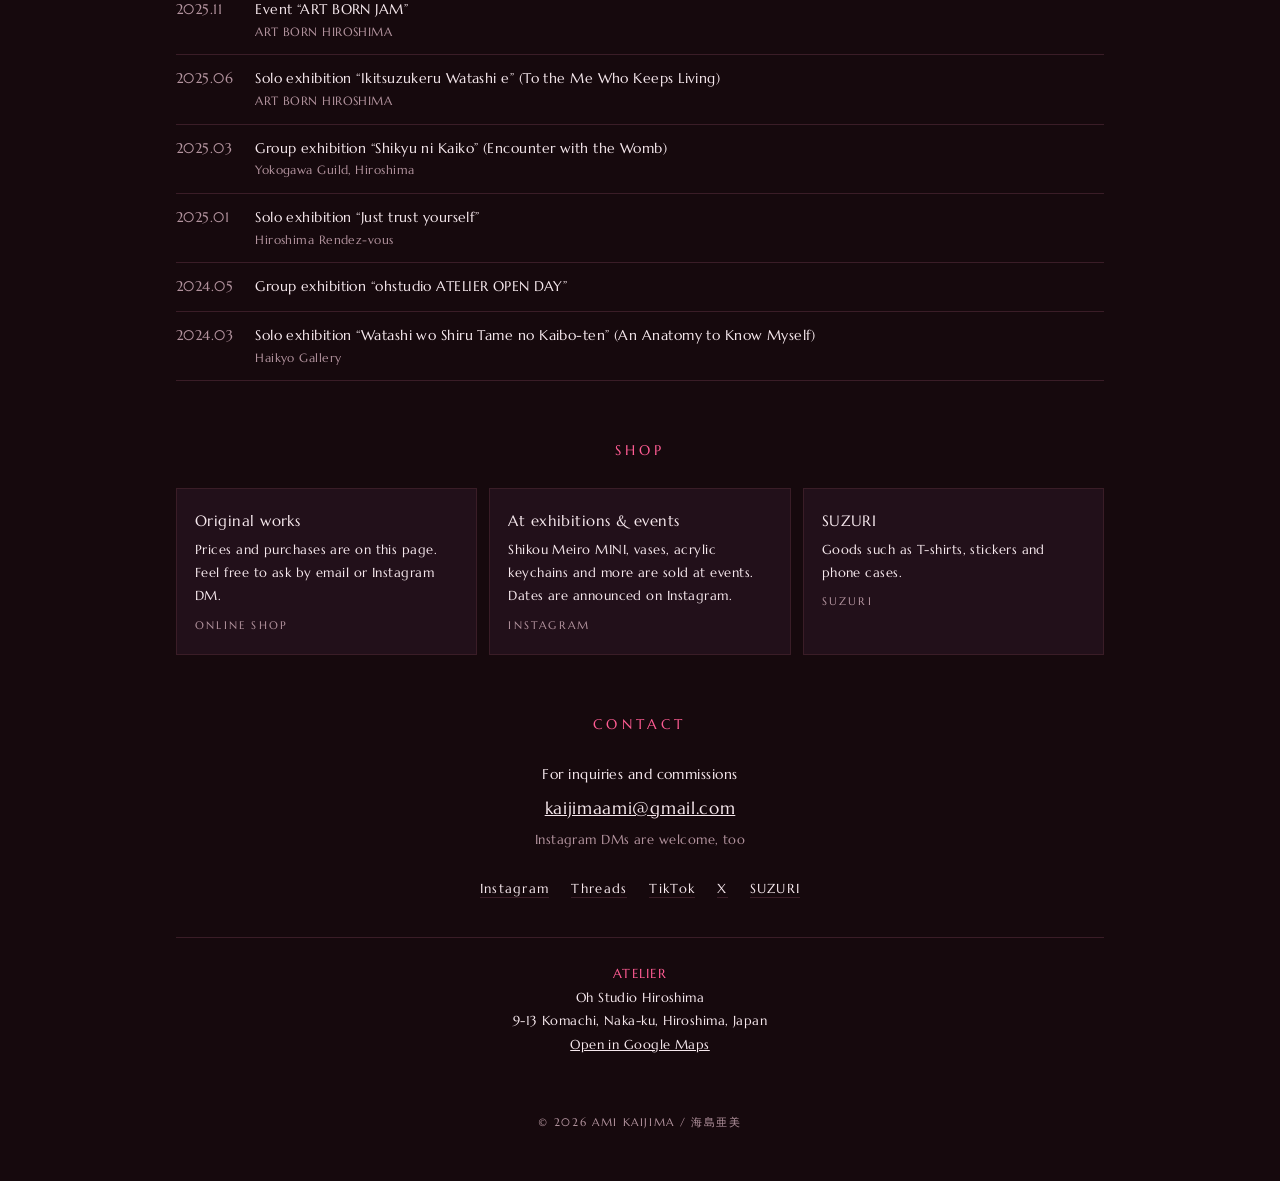
==== commit 52d03272: "お知らせを次回 11/28・29 のオープンデイと今後の日程に差し替え。Brain Trace は展示のあゆみへ Co-Authored-By: Claude Opus 5.5 <noreply@an" ====
--- a/index.html
+++ b/index.html
@@ -26,7 +26,7 @@
 
 <!-- ▼ お知らせバー(1行。イベントが変わったらここと下の NEWS を書き換え) -->
 <div class="notice">
-  <a href="#news" data-en="Oct 24 (Sat) &amp;amp; 25 (Sun) Open Day “Brain Trace” @ Oh Studio Hiroshima">10/24(土)・25(日) Open Day「Brain Trace」@ Oh Studio Hiroshima</a>
+  <a href="#news" data-en="Next Open Day: Nov 28 (Sat) &amp;amp; 29 (Sun) @ Oh Studio Hiroshima">次回 Open Day 11/28(土)・29(日)@ Oh Studio Hiroshima</a>
 </div>
 <!-- ▲ お知らせバー -->
 
@@ -50,42 +50,26 @@
   <section id="news">
     <h2>NEWS</h2>
     <article class="event">
-      <div class="label">OPEN DAY</div>
-      <h3>Brain Trace</h3>
-      <p class="sub" data-en="Participatory art">参加型アート</p>
+      <div class="label">NEXT OPEN DAY</div>
+      <h3 data-en="Nov 28 (Sat) &amp;amp; 29 (Sun)">11/28(土)・29(日)</h3>
+      <p class="sub" data-en="An open day centered on an exhibition">展示を中心にしたオープンデイ</p>
       <dl class="facts">
-        <dt data-en="Date &amp;amp; time">日時</dt><dd data-en="Sat, Oct 24, 19:30–23:00&lt;br&gt;Sun, Oct 25, 11:00–19:00">10/24(土)19:30〜23:00<br>10/25(日)11:00〜19:00</dd>
         <dt data-en="Venue">場所</dt><dd data-en="Oh Studio Hiroshima 4F&lt;br&gt;9-13 Komachi, Naka-ku, Hiroshima">Oh Studio Hiroshima 4F<br>広島市中区小町9-13</dd>
-        <dt data-en="Duration">所要時間</dt><dd data-en="About 30 minutes per person">1人 30分ほど</dd>
-        <dt data-en="Fee">参加費</dt><dd data-en="500 yen">500円</dd>
-        <dt data-en="How to join">参加方法</dt><dd data-en="Book via Instagram DM. Walk-ins are very welcome, too.">Instagram の DM でご予約ください。飛び入りも大歓迎です</dd>
+        <dt data-en="Time">時間</dt><dd data-en="Coming soon">近日公開</dd>
       </dl>
-      <ol class="steps">
-        <li data-en="Answer a few light questions with whatever comes to mind">いくつかの軽い質問に、思いつくままお答えください</li>
-        <li data-en="Based on the conversation, Kaijima draws a picture on the spot">その会話をもとに、海島がその場で絵を描きます</li>
-        <li data-en="You take the drawing home, and its trace stays on the wall artwork (pick-up later or shipping is also possible)">描いた絵はお持ち帰りいただき、写しは壁の作品に残ります(後日のお渡し・郵送もできます)</li>
-      </ol>
-      <p class="note" data-en="Times may shift a little on the day. Updates are posted on &lt;a href=&quot;https://www.instagram.com/amikaijima/&quot; target=&quot;_blank&quot; rel=&quot;noopener&quot;&gt;Instagram&lt;/a&gt;. We look forward to seeing you.">時間は当日の様子で前後することがあります。最新情報は <a href="https://www.instagram.com/amikaijima/" target="_blank" rel="noopener">Instagram</a> でお知らせします。是非お越しください。</p>
-      <!-- ▼ 予約状況(Google スプレッドシート「Open Day 予約状況(サイト表示用)」から自動で読み込み) -->
-      <div class="booking" id="booking" data-sheet="1znmPx_9JO2gWZIxKsRpJry9dxcl38B8VUyGwnLlBQ-E">
-        <div class="label" data-en="BOOKING">ご予約</div>
-        <p class="step" data-en="1. Choose a day">① 日にちを選んでください</p>
-        <div class="days" id="days"></div>
-        <div id="dayPanel" hidden>
-          <p class="step"><span data-en="2. Choose a time">② 時間を選んでください</span><span class="left" id="left"></span></p>
-          <div class="chips" id="chips"></div>
-        </div>
-        <div id="pick" hidden>
-          <p class="picked" id="picked"></p>
-          <div class="row book-btns">
-            <a class="btn buy" id="bookDm" href="https://ig.me/m/amikaijima" target="_blank" rel="noopener" data-en="Book via Instagram DM">Instagram DM で予約</a>
-            <a class="btn" id="bookMail" href="mailto:kaijimaami@gmail.com" data-en="Book by email">メールで予約</a>
-          </div>
-          <p class="note" id="dmNote" data-en="Tapping the DM button copies your booking message. Just paste it in the DM.">DM のボタンを押すと、予約の文章がコピーされます。DM に貼り付けて送ってください。</p>
-        </div>
-        <p class="note" data-en="Walk-ins are very welcome, too.">飛び入りも大歓迎です。</p>
+      <p class="note" data-en="Details on the time and the works will be announced soon. Updates are posted on &lt;a href=&quot;https://www.instagram.com/amikaijima/&quot; target=&quot;_blank&quot; rel=&quot;noopener&quot;&gt;Instagram&lt;/a&gt;. We look forward to seeing you.">時間・内容の詳細は近日公開します。最新情報は <a href="https://www.instagram.com/amikaijima/" target="_blank" rel="noopener">Instagram</a> でお知らせします。是非お越しください。</p>
+
+      <!-- ▼ 今後のオープンデイの日程 -->
+      <div class="schedule">
+        <div class="label" data-en="UPCOMING OPEN DAYS">今後のオープンデイ</div>
+        <ul>
+          <li data-en="Dec 19 (Sat) &amp;amp; 20 (Sun), 2026">2026年12月19日(土)・20日(日)</li>
+          <li data-en="Jan 9 (Sat) &amp;amp; 10 (Sun), 2027">2027年1月9日(土)・10日(日)</li>
+          <li data-en="Feb 13 (Sat) &amp;amp; 14 (Sun), 2027 — 1st anniversary">2027年2月13日(土)・14日(日) 1周年</li>
+          <li data-en="Mar 20 (Sat) &amp;amp; 21 (Sun), 2027">2027年3月20日(土)・21日(日)</li>
+        </ul>
       </div>
-      <!-- ▲ 予約状況 -->
+      <!-- ▲ 今後のオープンデイの日程 -->
     </article>
     <a class="mini-cta" href="mini.html">
       <img src="img/mini/mini-05.webp" alt="思考迷路MINI" width="640" height="640">
@@ -141,6 +125,7 @@
   <section id="history">
     <h2>HISTORY</h2>
     <ul class="history">
+      <li><time>2026.10</time><div data-en="Open Day “Brain Trace” (participatory art)&lt;span&gt;Oh Studio Hiroshima&lt;/span&gt;">オープンデイ「Brain Trace」(参加型アート)<span>Oh Studio Hiroshima</span></div></li>
       <li><time>2026.10</time><div data-en="Event “wonderholic jamborre”&lt;span&gt;Hiroshima Gate Park&lt;/span&gt;">イベント「wonderholic jamborre」<span>広島ゲートパーク</span></div></li>
       <li><time>2026.08</time><div data-en="Group exhibition “86ART”&lt;span&gt;Nekoyacho Bldg., Hiroshima&lt;/span&gt;">グループ展「86ART」<span>猫屋町ビルヂング</span></div></li>
       <li><time>2026.07</time><div data-en="Group exhibition “ART SHODO 33 Selected Artists Exhibition 2026”&lt;span&gt;Nerima, Tokyo&lt;/span&gt;">合同展示「ART SHODO 33 Selected Artists Exhibition 2026」<span>練馬区美術区民ギャラリー</span></div></li>
@@ -215,94 +200,5 @@
 
 <footer>© 2026 AMI KAIJIMA / 海島亜美</footer>
 <script src="i18n.js"></script>
-<script>
-// Open Day の予約:Google スプレッドシートから枠を読み込み、日にち→時間の順に選んでもらう
-(() => {
-  const box = document.getElementById('booking'); if (!box) return;
-  const url = 'https://docs.google.com/spreadsheets/d/' + box.dataset.sheet + '/gviz/tq?tqx=out:csv&sheet=' + encodeURIComponent('予約状況') + '&t=' + Date.now();
-  const L = (ja, en) => (window.LANG === 'en' ? en : ja);
-  const MON = ['Jan','Feb','Mar','Apr','May','Jun','Jul','Aug','Sep','Oct','Nov','Dec'];
-  const DOW = { '日':'Sun','月':'Mon','火':'Tue','水':'Wed','木':'Thu','金':'Fri','土':'Sat' };
-  const enDate = d => d.replace(/(\d+)\/(\d+)\s*[((]?([日月火水木金土])?[))]?/, (m, mo, da, w) => `${MON[mo - 1]} ${da}` + (w ? ` (${DOW[w]})` : ''));
-  const show = d => (window.LANG === 'en' ? enDate(d) : d);
-  const $ = id => document.getElementById(id);
-  let days = [], day = null, time = null; // time: '' は時間未定
-
-  function parse(t) {
-    const out = []; let row = [], cur = '', q = false;
-    for (let i = 0; i < t.length; i++) {
-      const c = t[i];
-      if (q) { if (c === '"' && t[i + 1] === '"') { cur += '"'; i++; } else if (c === '"') q = false; else cur += c; }
-      else if (c === '"') q = true;
-      else if (c === ',') { row.push(cur); cur = ''; }
-      else if (c === '\n') { row.push(cur); out.push(row); row = []; cur = ''; }
-      else if (c !== '\r') cur += c;
-    }
-    if (cur || row.length) { row.push(cur); out.push(row); }
-    return out;
-  }
-  const message = () => {
-    const when = show(day.date) + ' ' + (time ? time : L('時間未定', 'time not decided yet'));
-    return L(`Open Day「Brain Trace」の予約をお願いします。\n希望日時:${when}\nお名前:\n人数:\n`,
-             `I'd like to book Open Day "Brain Trace".\nDate & time: ${when}\nName:\nNumber of people:\n`);
-  };
-
-  function drawDays() {
-    const wrap = $('days'); wrap.innerHTML = '';
-    days.forEach(d => {
-      const b = document.createElement('button');
-      b.type = 'button'; b.className = 'btn' + (d === day ? ' on' : '');
-      b.textContent = show(d.date);
-      b.onclick = () => { day = d; time = null; drawDays(); drawDay(); };
-      wrap.appendChild(b);
-    });
-  }
-  function drawDay() {
-    $('dayPanel').hidden = !day; $('pick').hidden = !day || time === null;
-    if (!day) return;
-    const left = day.slots.filter(s => s[1] !== '満席').length;
-    $('left').textContent = left ? L(`(残り ${left} 枠)`, ` (${left} left)`) : L('(満席です)', ' (fully booked)');
-    const c = $('chips'); c.innerHTML = '';
-    day.slots.forEach(([t, st]) => {
-      const b = document.createElement('button');
-      b.type = 'button';
-      const full = st === '満席';
-      b.className = 'chip ' + (full ? 'full' : 'ok') + (t === time ? ' on' : '');
-      b.disabled = full;
-      b.textContent = t.split(/[〜~\-–]/)[0].trim();
-      b.onclick = () => { time = t; drawDay(); };
-      c.appendChild(b);
-    });
-    const u = document.createElement('button');
-    u.type = 'button'; u.className = 'chip tbd' + (time === '' ? ' on' : '');
-    u.textContent = L('時間未定', 'Not sure yet');
-    u.onclick = () => { time = ''; drawDay(); };
-    c.appendChild(u);
-    if (time !== null) {
-      $('picked').textContent = L('選んだ日時:', 'Selected: ') + show(day.date) + ' ' + (time || L('時間未定', 'time not decided yet'));
-      $('bookMail').href = 'mailto:kaijimaami@gmail.com?subject=' + encodeURIComponent(L('Open Day 予約', 'Open Day booking')) + '&body=' + encodeURIComponent(message());
-    }
-  }
-  $('bookDm').addEventListener('click', () => {
-    try { navigator.clipboard.writeText(message()); } catch (e) {}
-  });
-  function fallback() {
-    // 読み込めないときは、日にちを選ばずにそのまま予約できるようにする
-    box.querySelectorAll('.step, #days, #dayPanel').forEach(el => el.hidden = true);
-    $('pick').hidden = false; $('dmNote').hidden = true;
-    $('picked').textContent = L('予約状況は Instagram でお知らせしています。', 'Please check Instagram for availability.');
-  }
-  fetch(url).then(r => { if (!r.ok) throw 0; return r.text(); }).then(t => {
-    parse(t).slice(1).filter(r => r[0] && r[1]).forEach(([date, tm, st]) => {
-      let d = days.find(x => x.date === date);
-      if (!d) days.push(d = { date, slots: [] });
-      d.slots.push([tm, st]);
-    });
-    if (!days.length) return fallback();
-    drawDays();
-  }).catch(fallback);
-  document.addEventListener('langchange', () => { if (days.length) { drawDays(); drawDay(); } });
-})();
-</script>
 </body>
 </html>
--- a/style.css
+++ b/style.css
@@ -163,3 +163,7 @@
 .booking .chip.tbd::before{background:var(--muted)}
 .booking .picked{font-size:14px;margin:14px 0 8px}
 .booking > .note:last-child{margin-top:12px}
+/* 今後のオープンデイ */
+.schedule{margin-top:20px;padding-top:16px;border-top:1px solid var(--line)}
+.schedule .label{font-family:var(--font-en);font-size:11px;letter-spacing:.25em;color:var(--pink);margin-bottom:8px}
+.schedule ul{list-style:none;display:grid;gap:4px;font-size:14px;font-variant-numeric:tabular-nums}
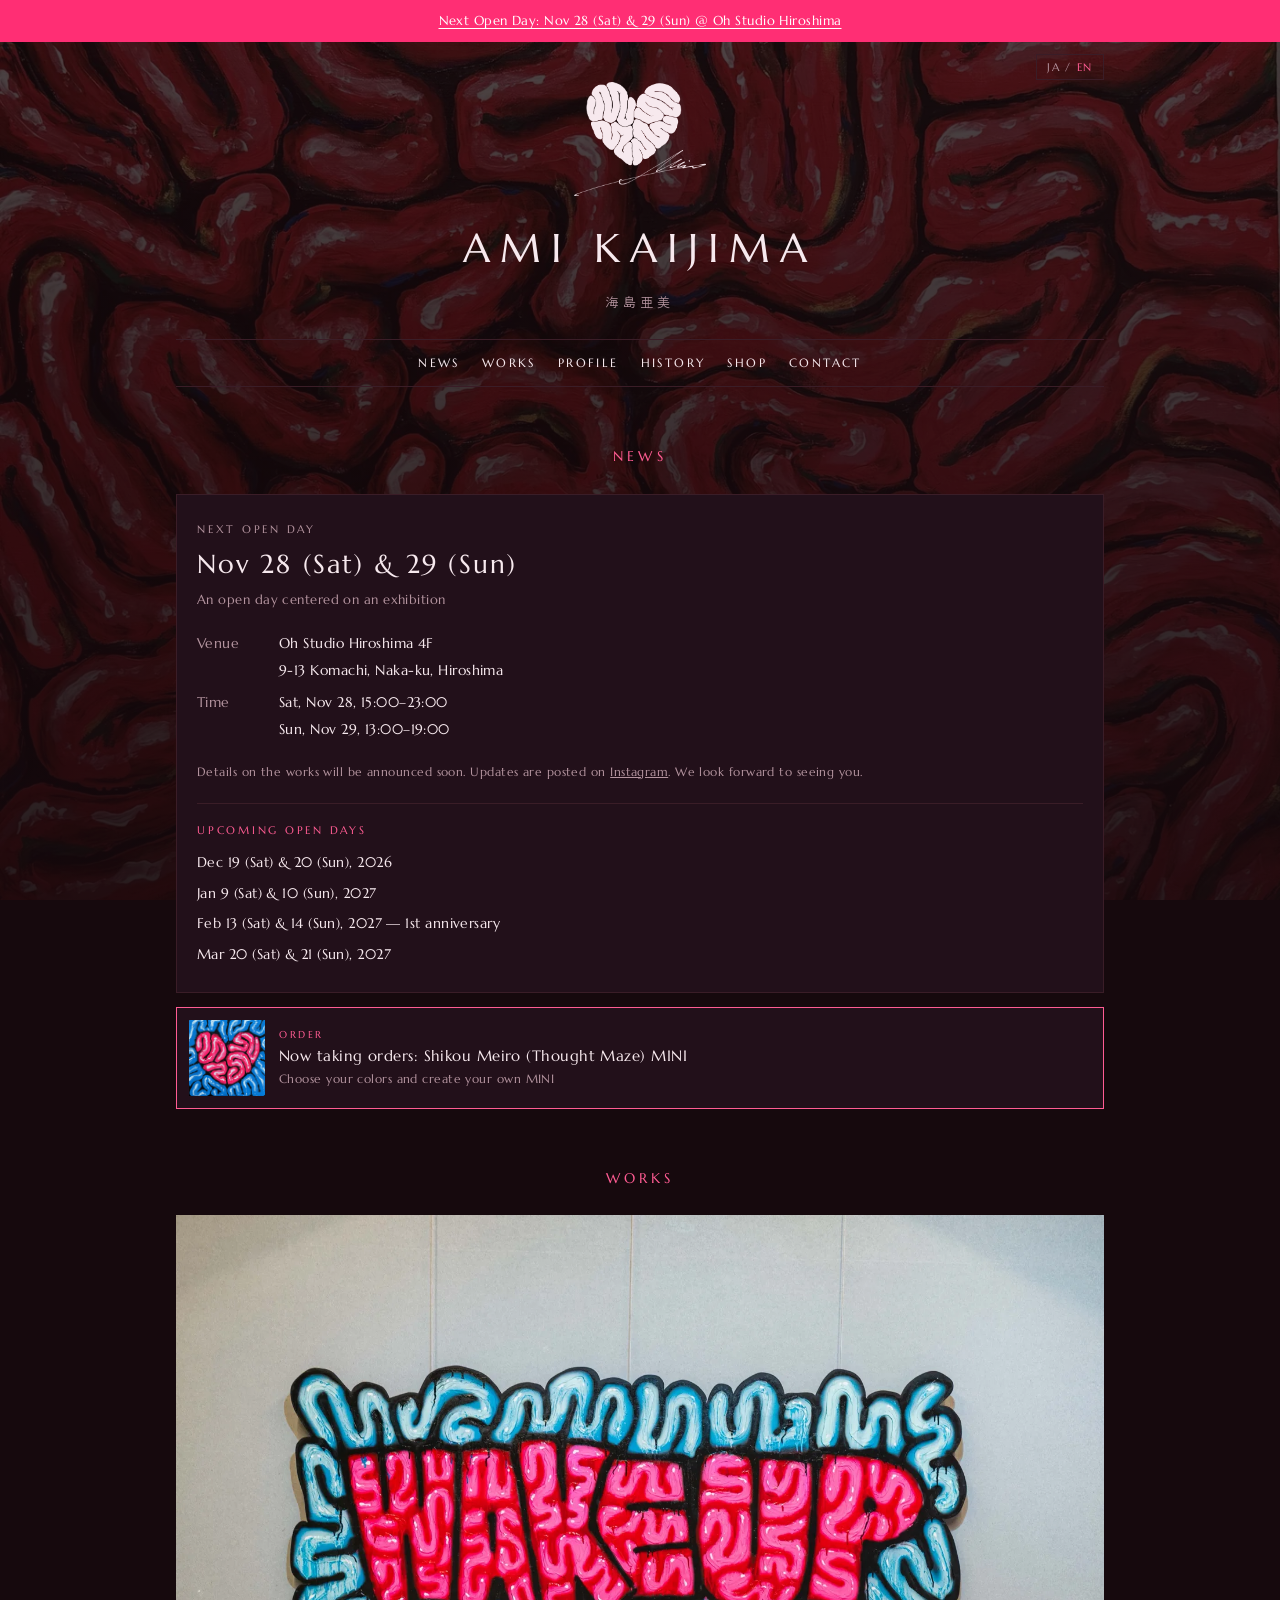
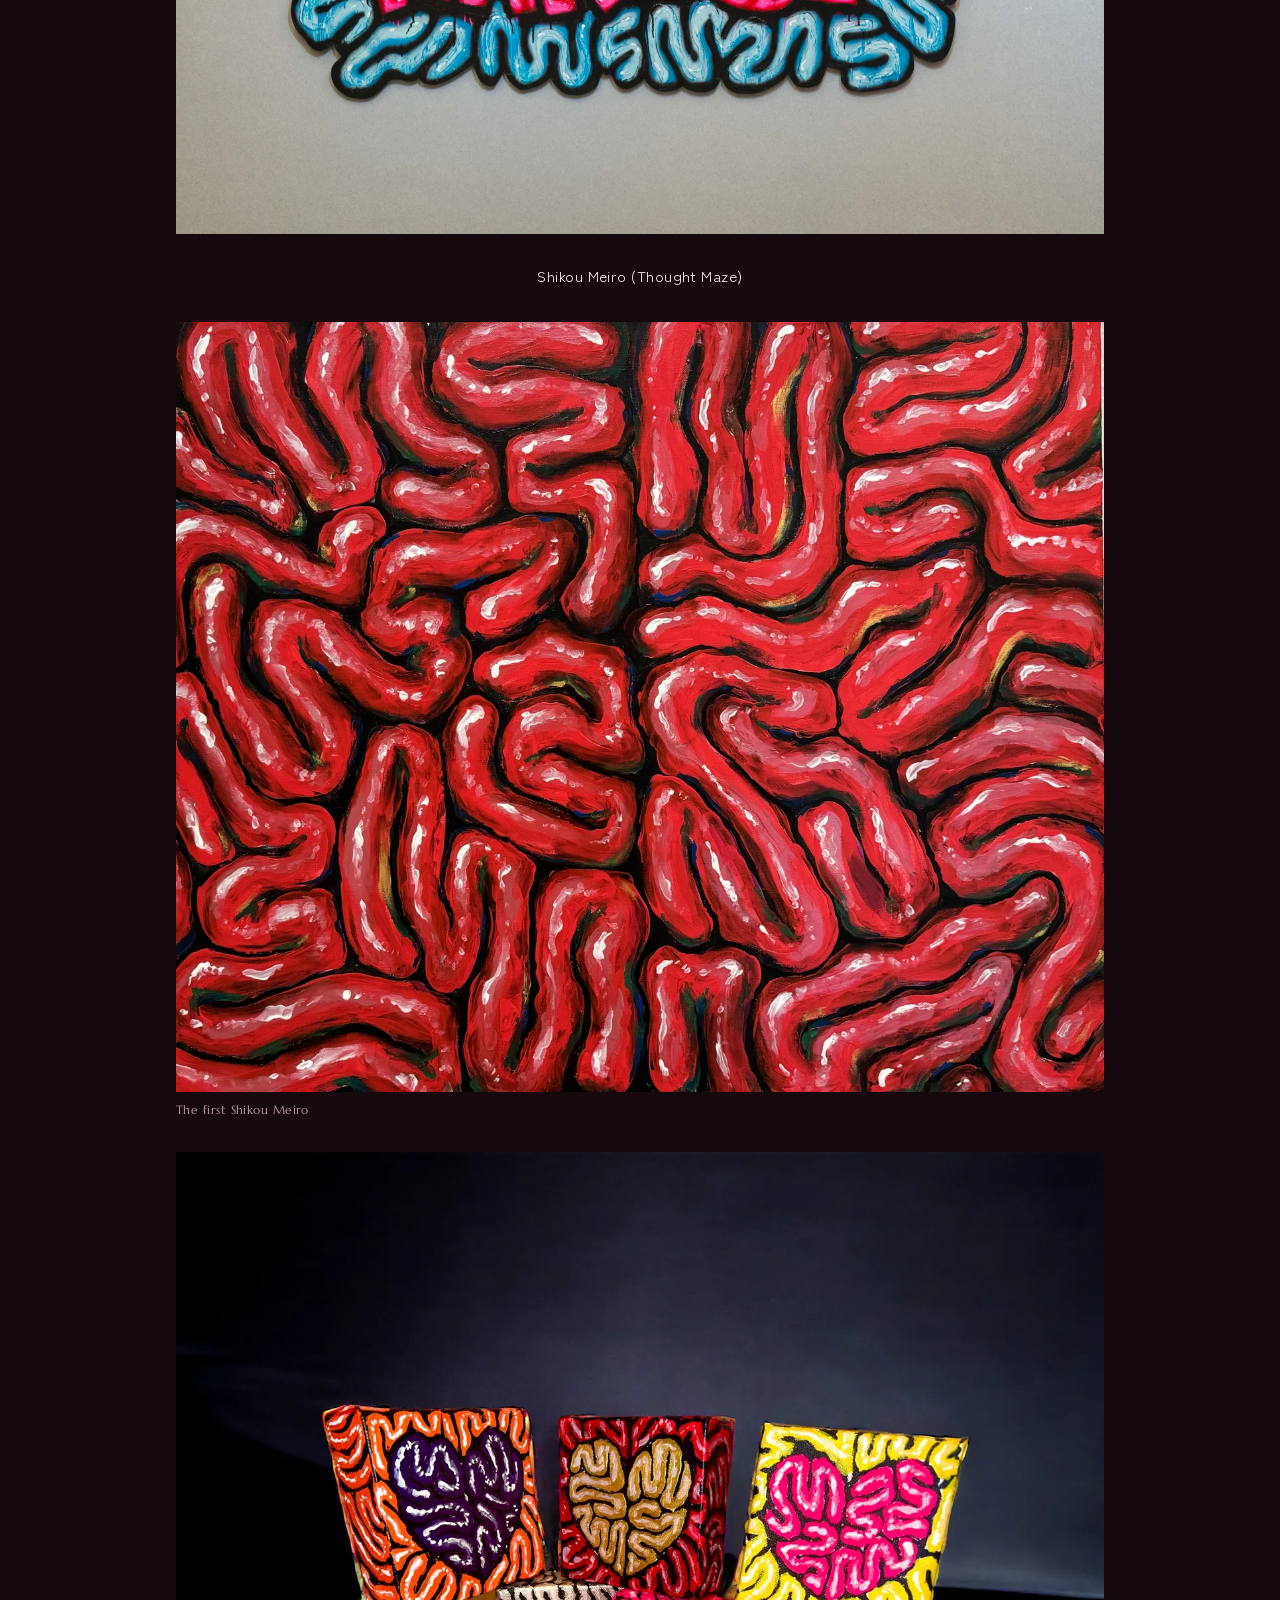
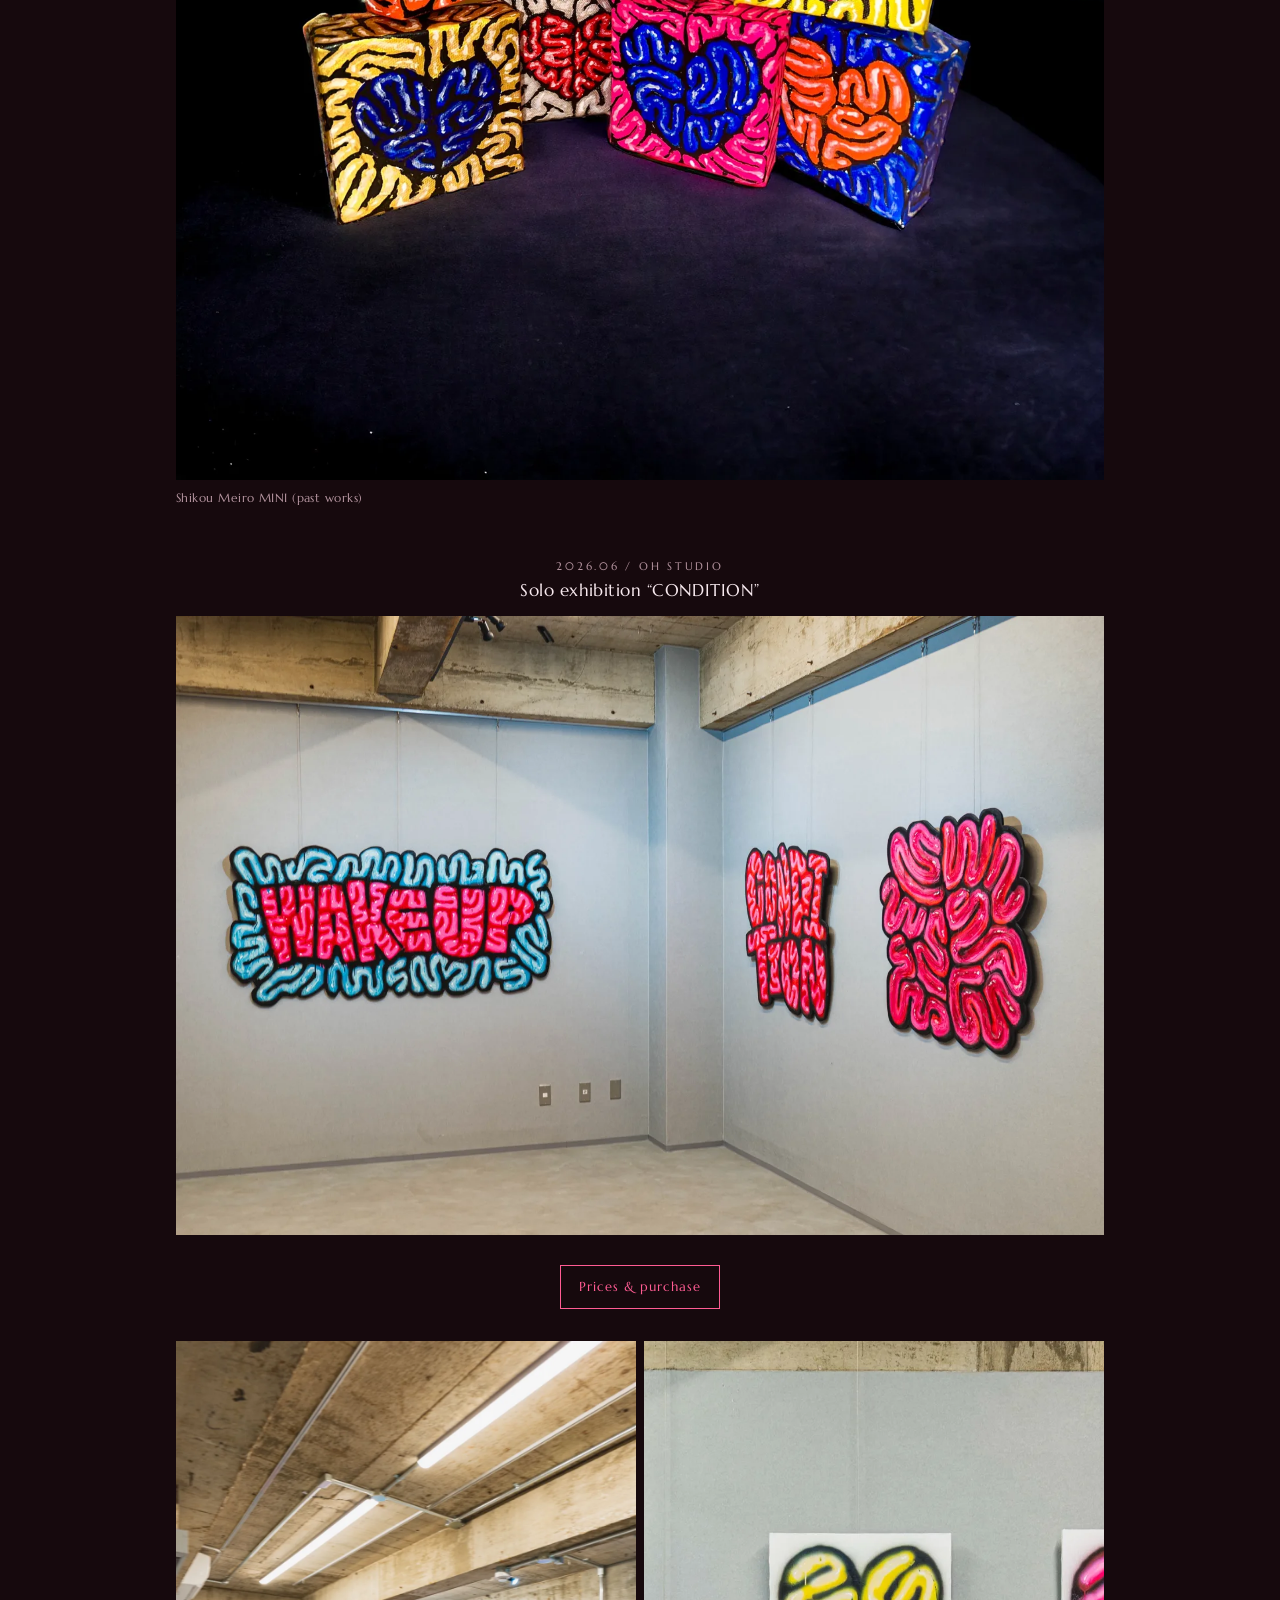
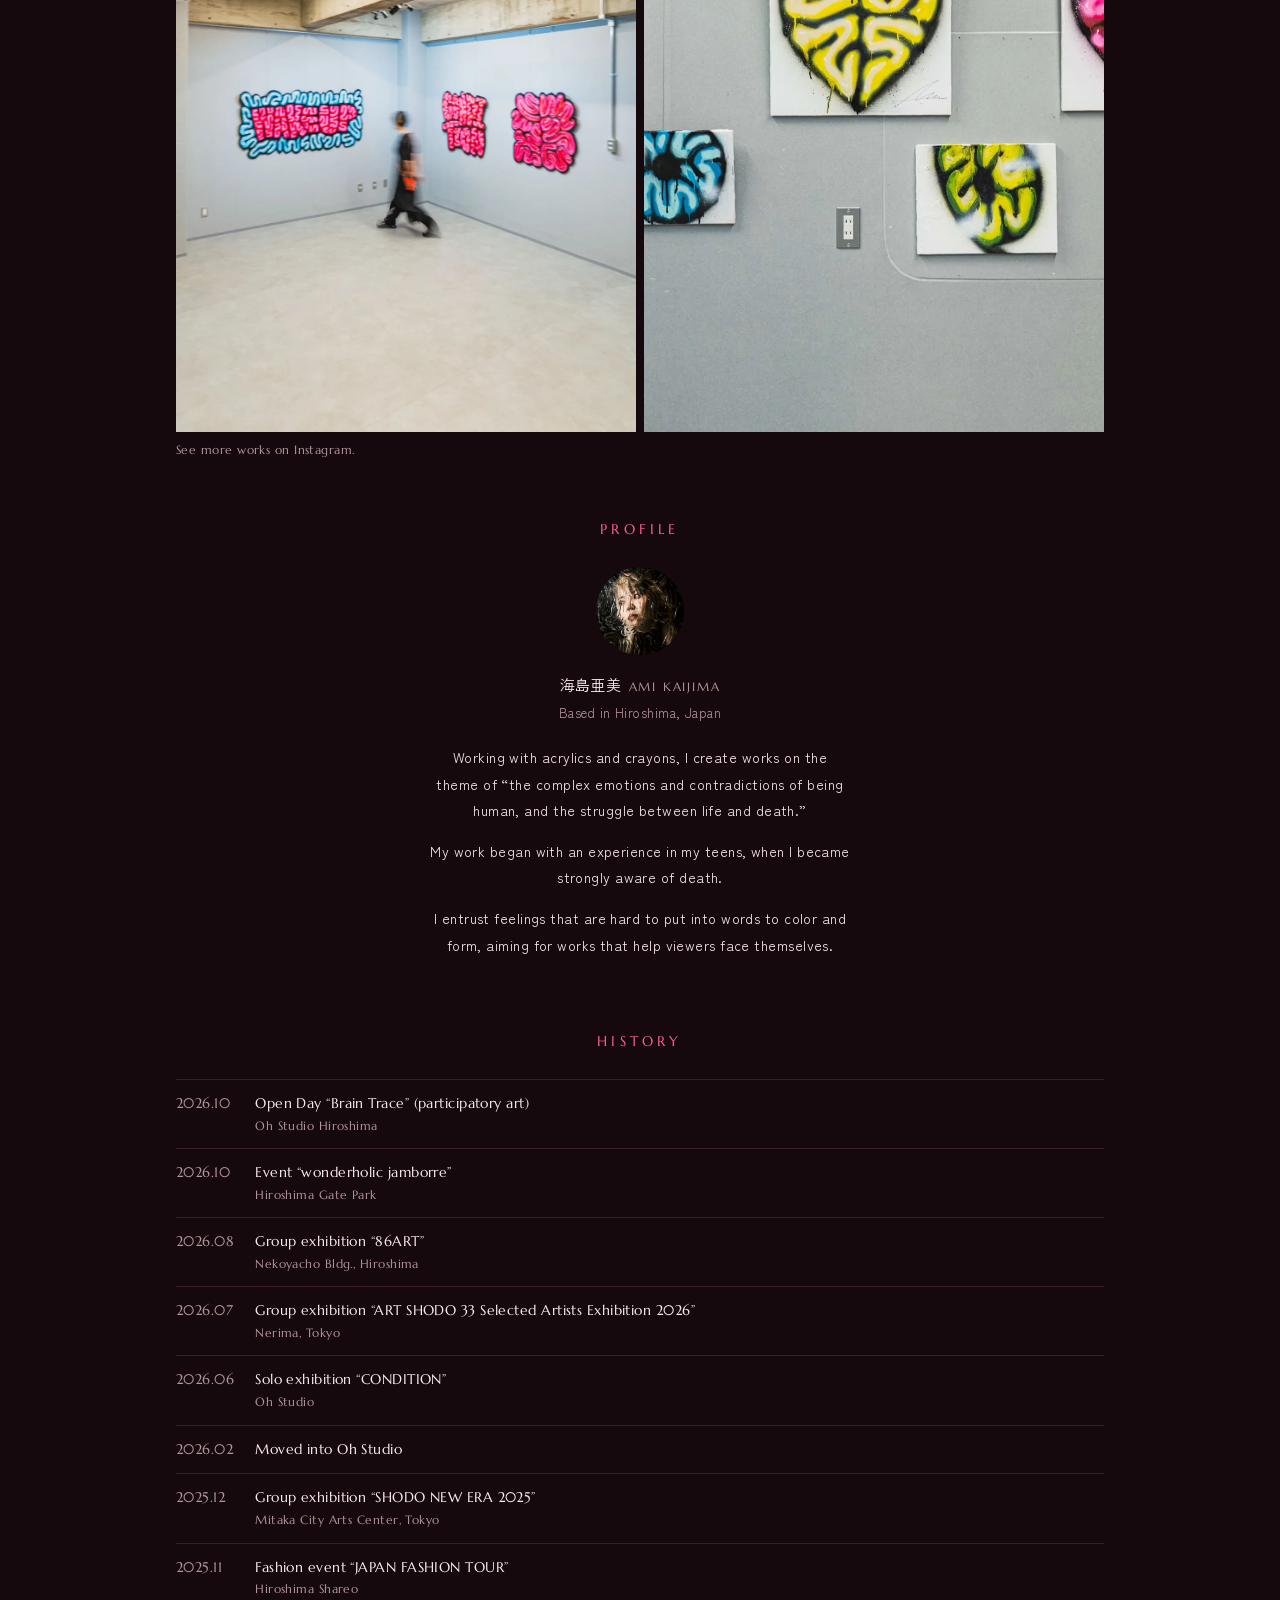
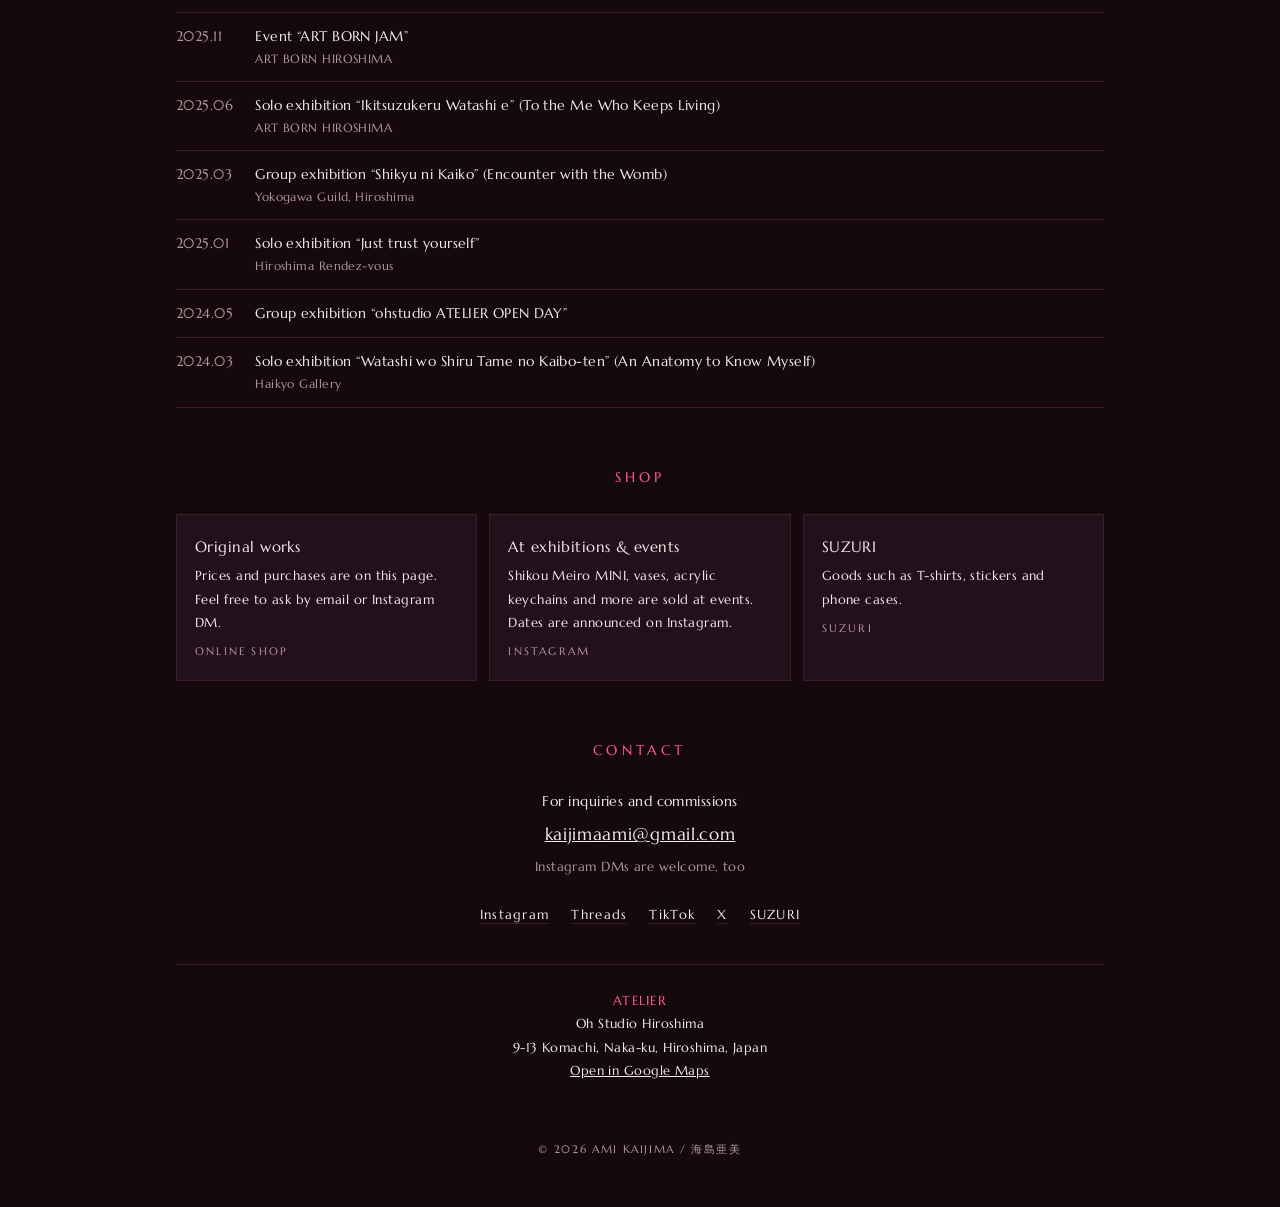
==== commit bf4f21f8: "11/28・29 の時間を追加(土 15:00〜23:00/日 13:00〜19:00) Co-Authored-By: Claude Opus 5.5 <noreply@anthropic.com>" ====
--- a/index.html
+++ b/index.html
@@ -55,9 +55,9 @@
       <p class="sub" data-en="An open day centered on an exhibition">展示を中心にしたオープンデイ</p>
       <dl class="facts">
         <dt data-en="Venue">場所</dt><dd data-en="Oh Studio Hiroshima 4F&lt;br&gt;9-13 Komachi, Naka-ku, Hiroshima">Oh Studio Hiroshima 4F<br>広島市中区小町9-13</dd>
-        <dt data-en="Time">時間</dt><dd data-en="Coming soon">近日公開</dd>
+        <dt data-en="Time">時間</dt><dd data-en="Sat, Nov 28, 15:00–23:00&lt;br&gt;Sun, Nov 29, 13:00–19:00">11/28(土)15:00〜23:00<br>11/29(日)13:00〜19:00</dd>
       </dl>
-      <p class="note" data-en="Details on the time and the works will be announced soon. Updates are posted on &lt;a href=&quot;https://www.instagram.com/amikaijima/&quot; target=&quot;_blank&quot; rel=&quot;noopener&quot;&gt;Instagram&lt;/a&gt;. We look forward to seeing you.">時間・内容の詳細は近日公開します。最新情報は <a href="https://www.instagram.com/amikaijima/" target="_blank" rel="noopener">Instagram</a> でお知らせします。是非お越しください。</p>
+      <p class="note" data-en="Details on the works will be announced soon. Updates are posted on &lt;a href=&quot;https://www.instagram.com/amikaijima/&quot; target=&quot;_blank&quot; rel=&quot;noopener&quot;&gt;Instagram&lt;/a&gt;. We look forward to seeing you.">内容の詳細は近日公開します。最新情報は <a href="https://www.instagram.com/amikaijima/" target="_blank" rel="noopener">Instagram</a> でお知らせします。是非お越しください。</p>
 
       <!-- ▼ 今後のオープンデイの日程 -->
       <div class="schedule">
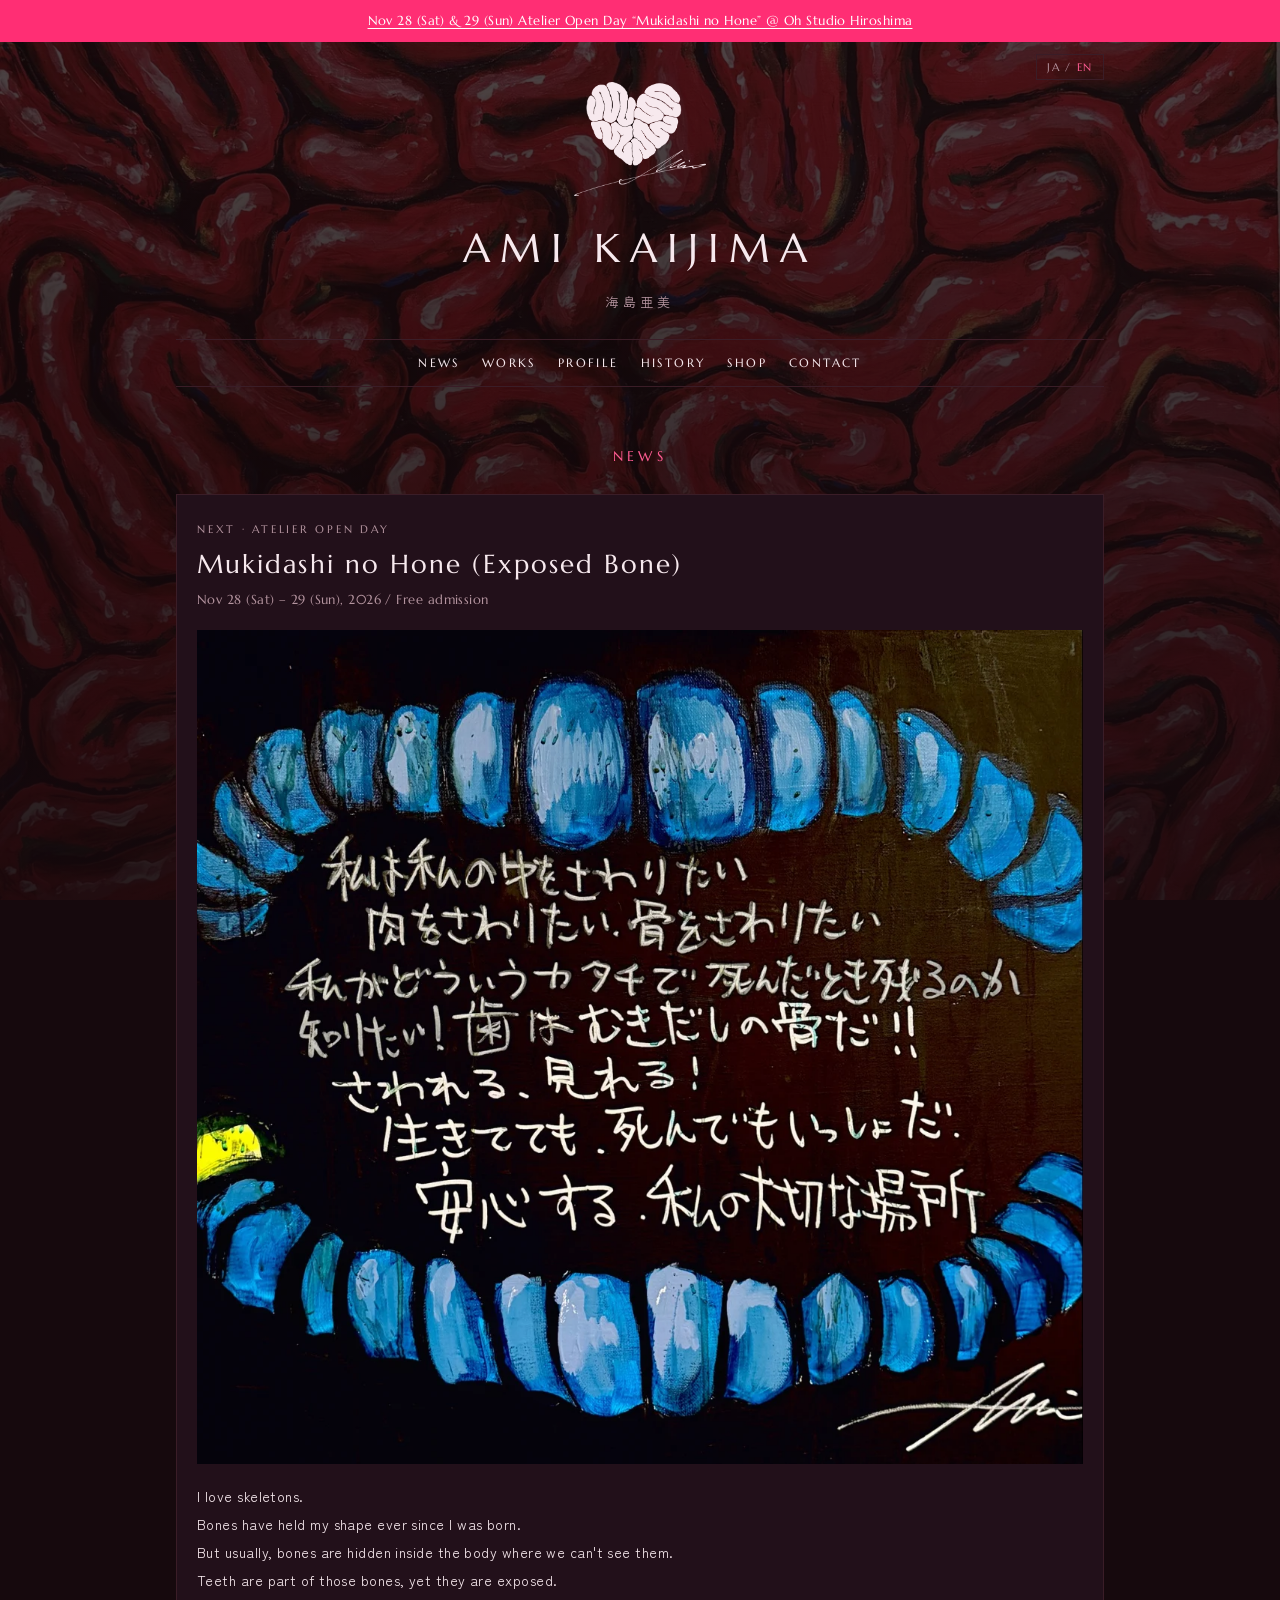
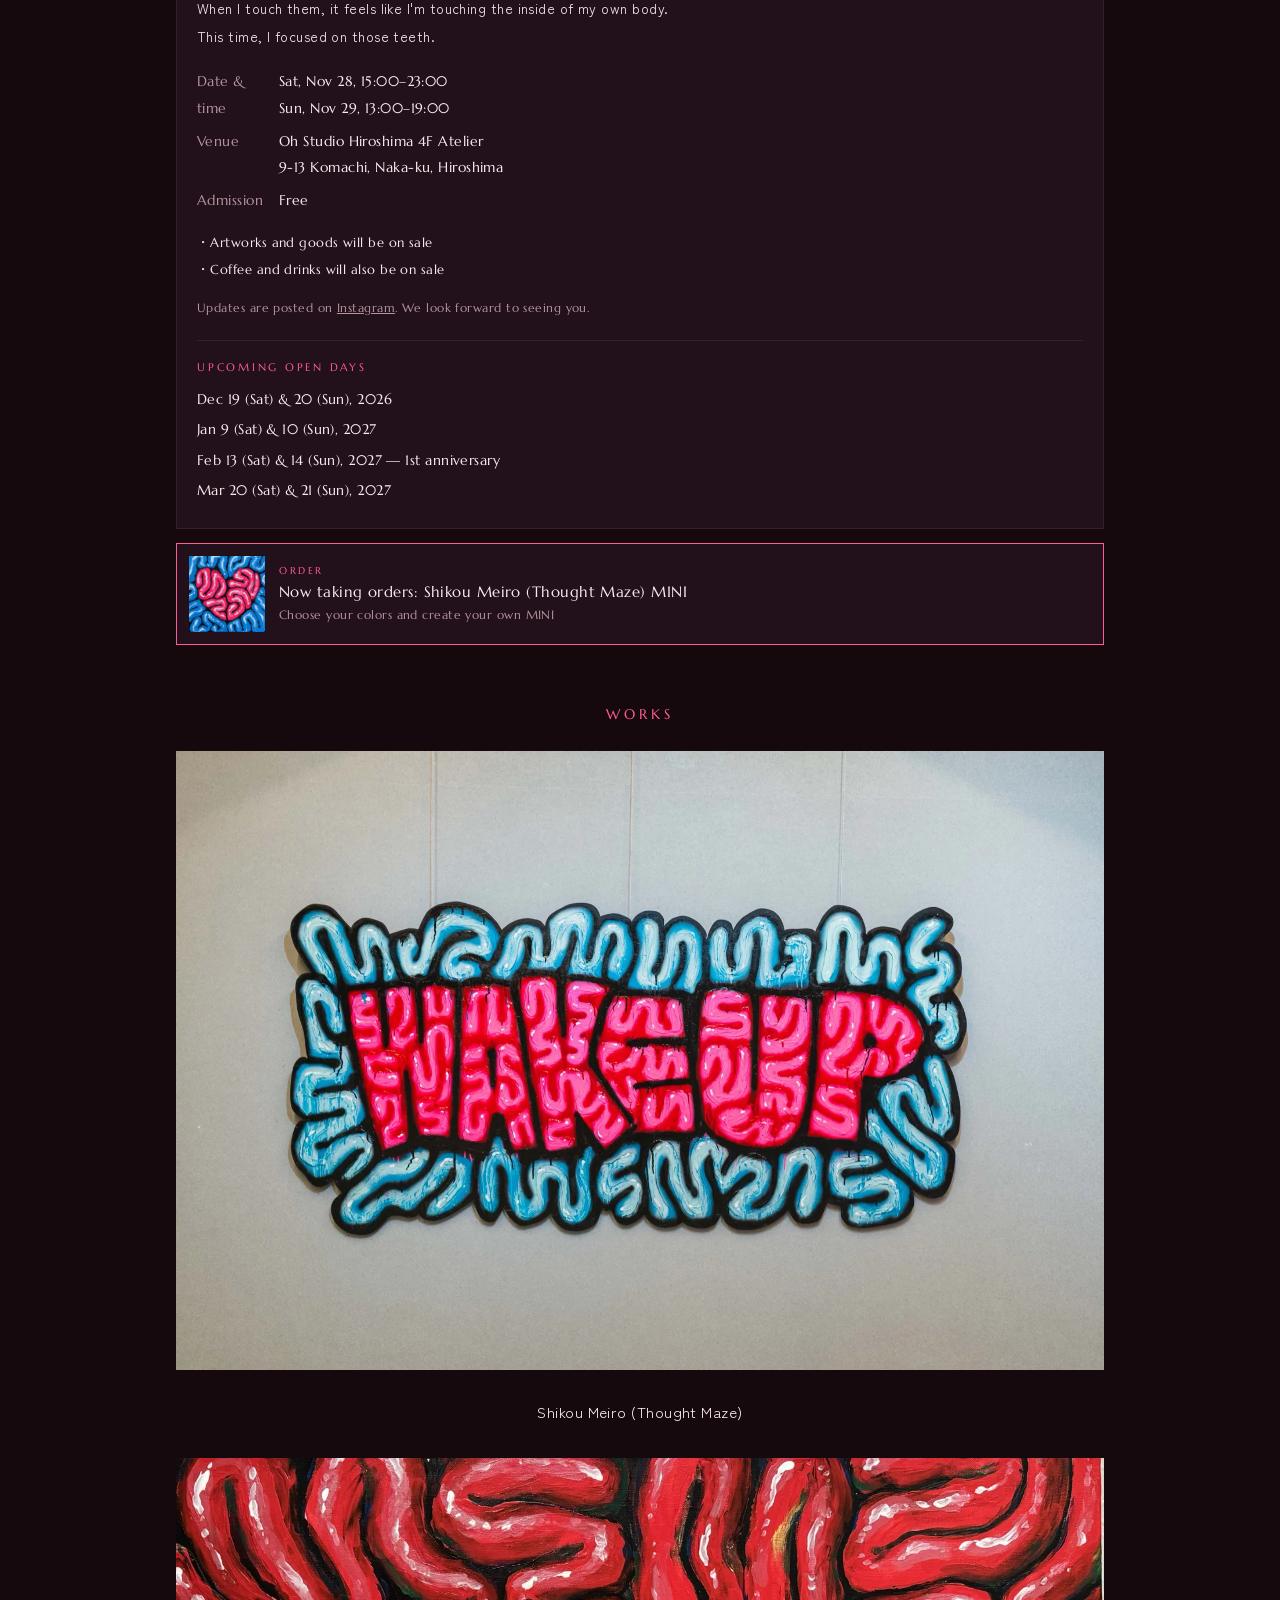
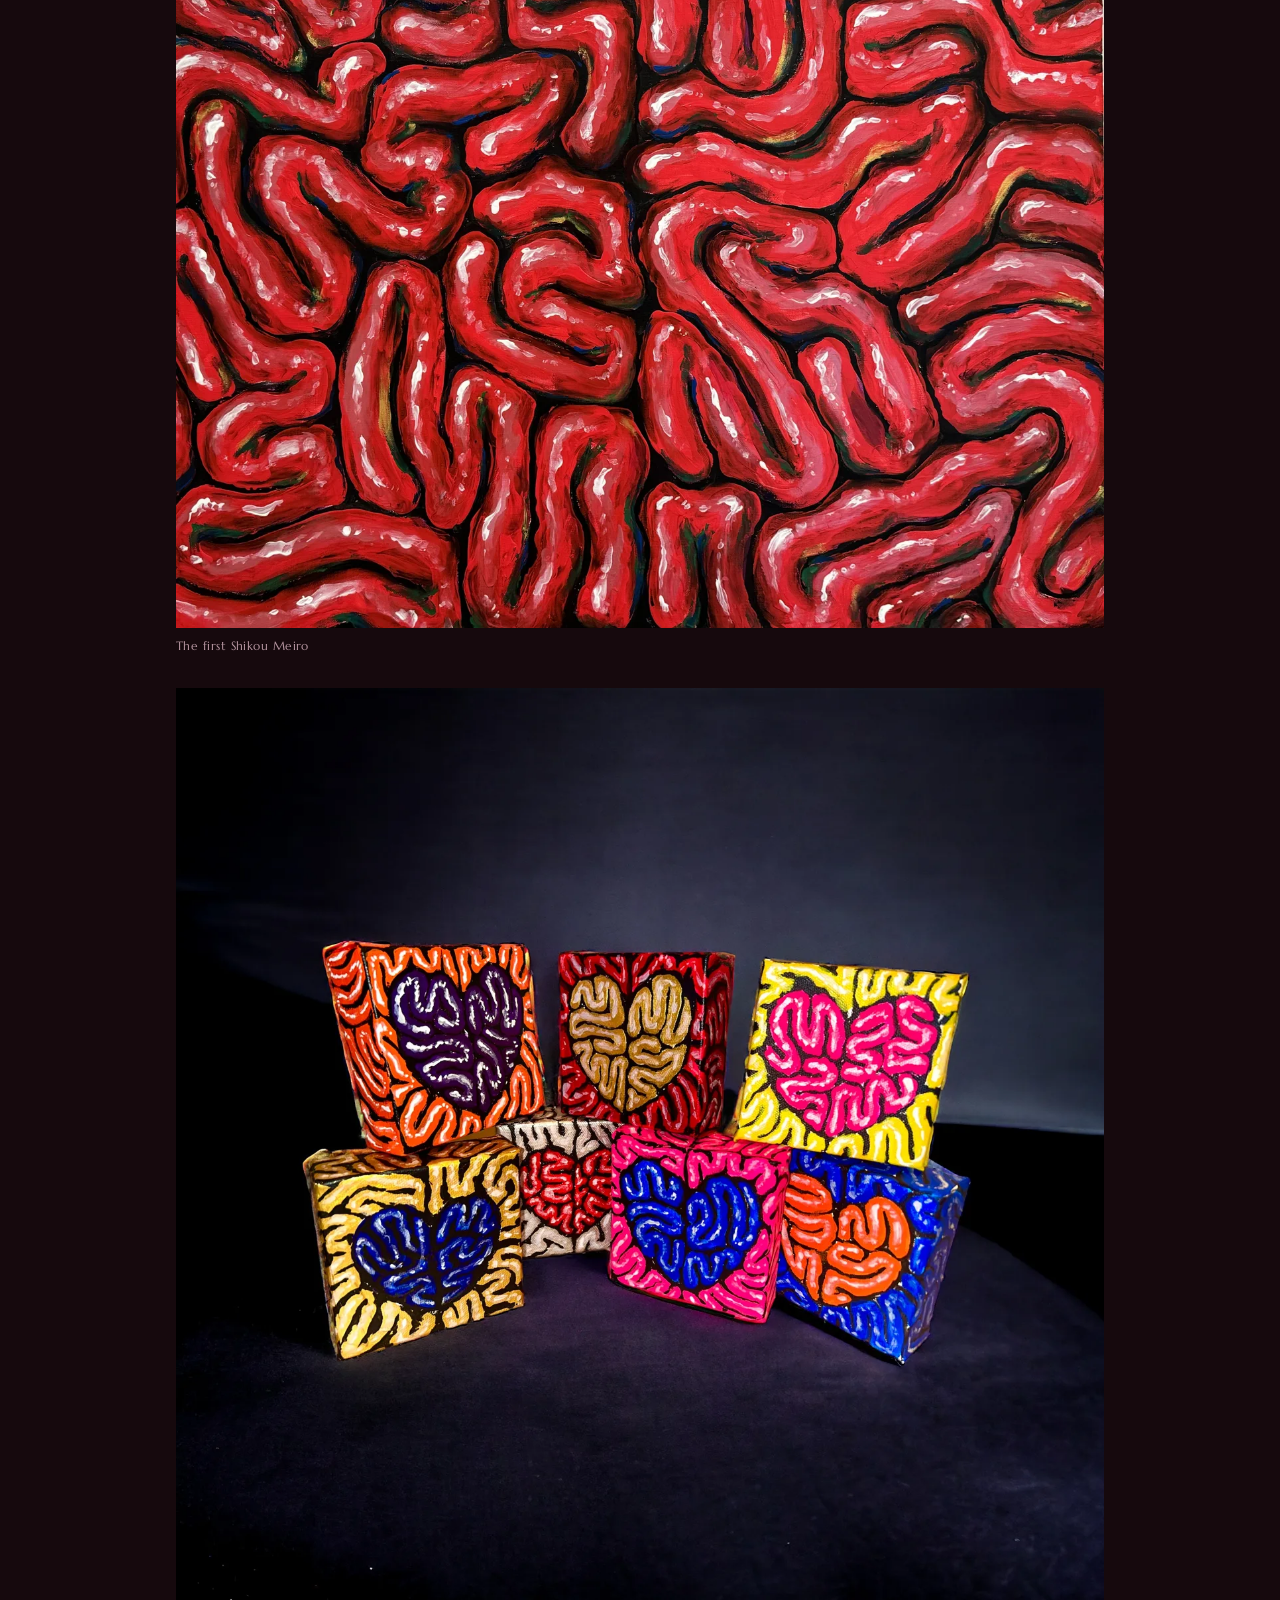
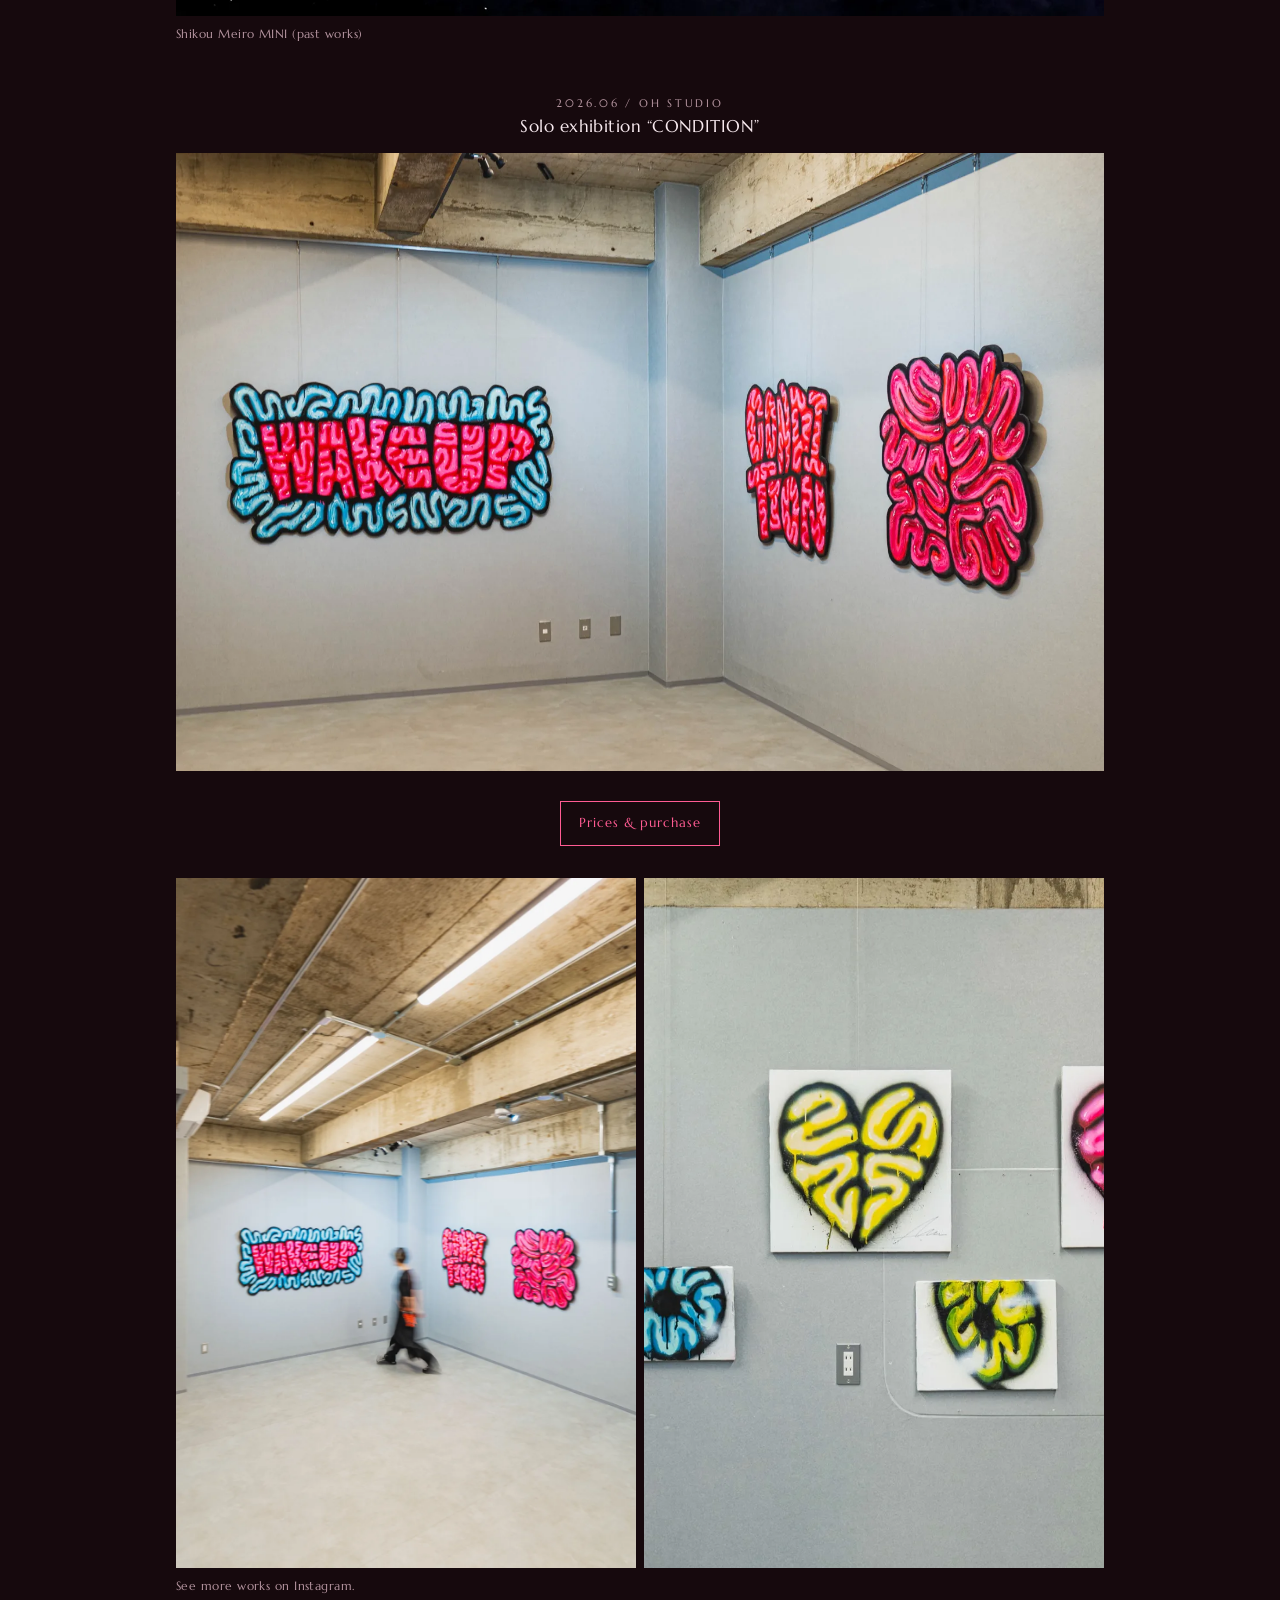
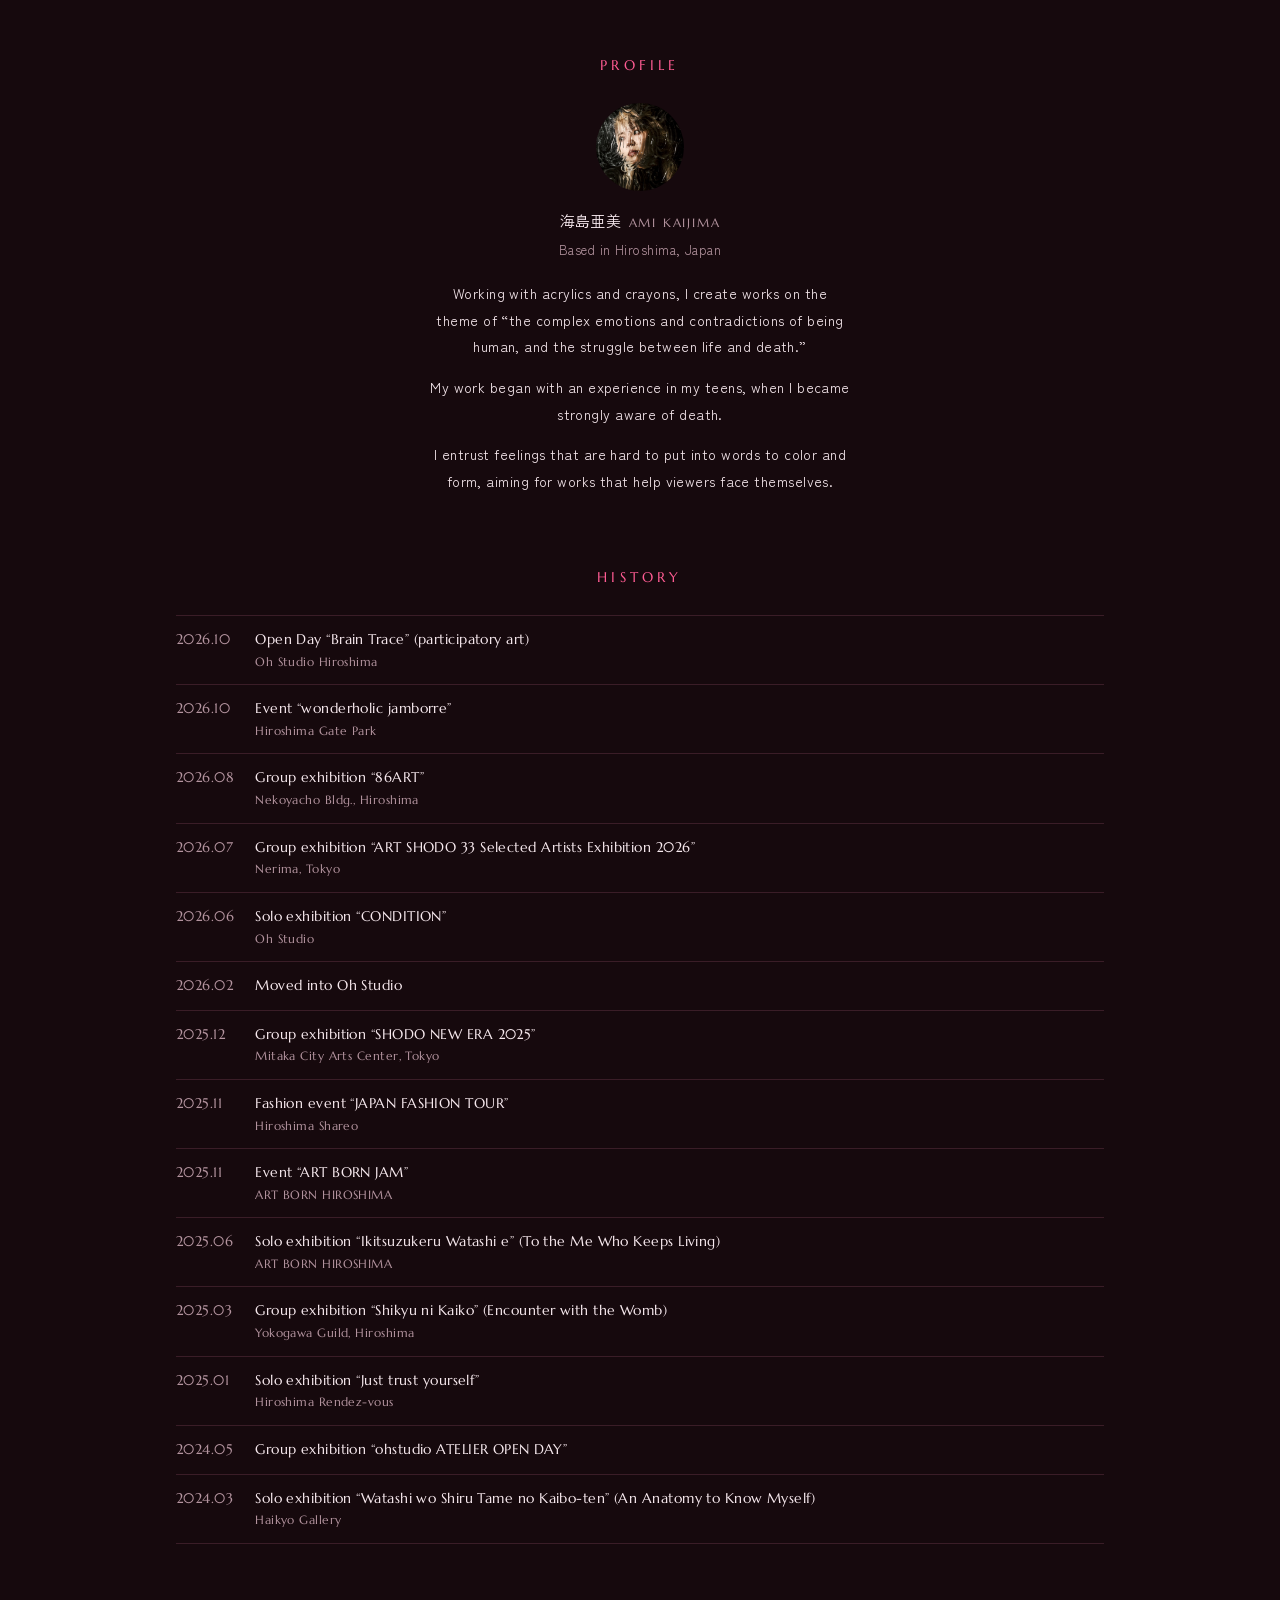
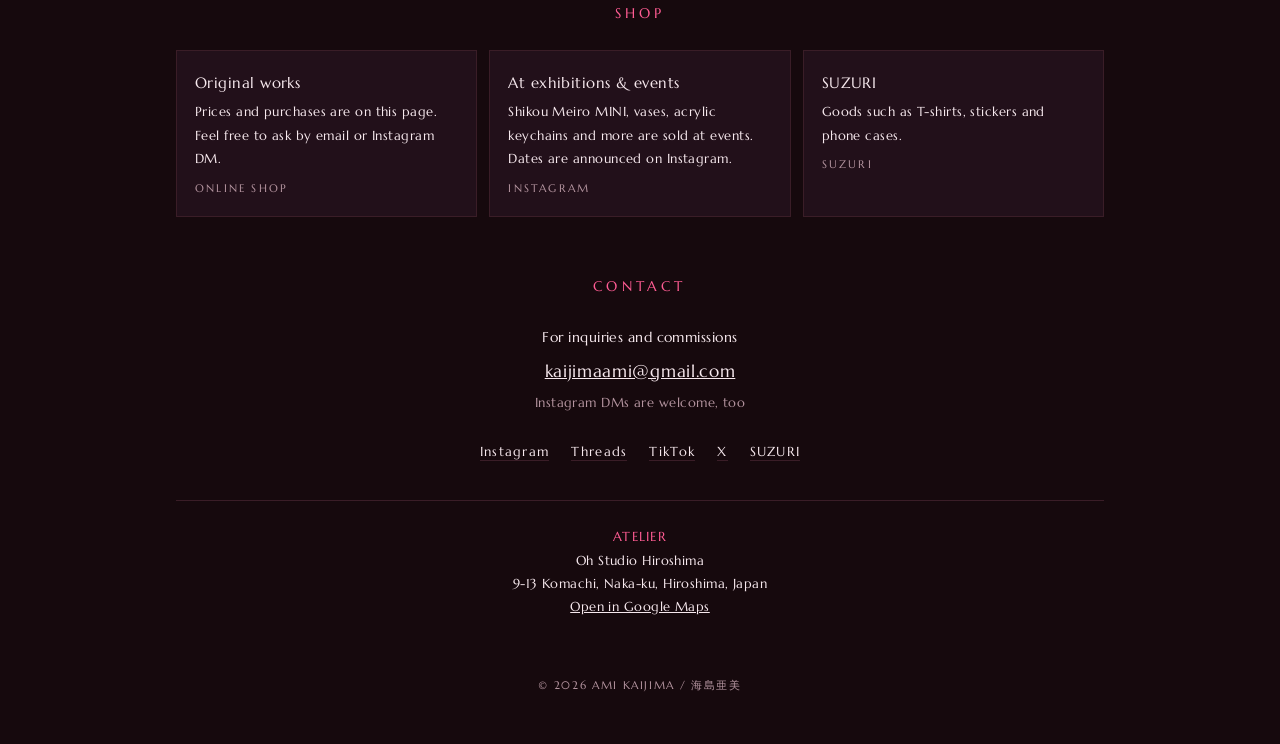
==== commit 5e5f3bbb: "次回オープンデイ「むき出しの骨」の告知画像・文章・詳細を追加 Co-Authored-By: Claude Opus 5.5 <noreply@anthropic.com> Claude-Sessio" ====
--- a/index.html
+++ b/index.html
@@ -9,7 +9,7 @@
 <meta property="og:title" content="海島亜美 AMI KAIJIMA">
 <meta property="og:description" content="画家・アーティスト 海島亜美(AMI KAIJIMA)の公式サイト">
 <meta property="og:type" content="website">
-<meta property="og:image" content="https://dokkoishoichi12-ui.github.io/ami-kaijima-site/img/wakeup.webp">
+<meta property="og:image" content="https://dokkoishoichi12-ui.github.io/ami-kaijima-site/img/openday-1128-flyer.webp">
 <meta property="og:url" content="https://dokkoishoichi12-ui.github.io/ami-kaijima-site/">
 <meta name="twitter:card" content="summary_large_image">
 <!-- フォント:英字 Marcellus / 日本語 Zen Kaku Gothic New(無料。Apple端末では英字に Optima が出ます) -->
@@ -26,7 +26,7 @@
 
 <!-- ▼ お知らせバー(1行。イベントが変わったらここと下の NEWS を書き換え) -->
 <div class="notice">
-  <a href="#news" data-en="Next Open Day: Nov 28 (Sat) &amp;amp; 29 (Sun) @ Oh Studio Hiroshima">次回 Open Day 11/28(土)・29(日)@ Oh Studio Hiroshima</a>
+  <a href="#news" data-en="Nov 28 (Sat) &amp;amp; 29 (Sun) Atelier Open Day “Mukidashi no Hone” @ Oh Studio Hiroshima">11/28(土)・29(日)アトリエオープンデイ「むき出しの骨」@ Oh Studio Hiroshima</a>
 </div>
 <!-- ▲ お知らせバー -->
 
@@ -50,14 +50,21 @@
   <section id="news">
     <h2>NEWS</h2>
     <article class="event">
-      <div class="label">NEXT OPEN DAY</div>
-      <h3 data-en="Nov 28 (Sat) &amp;amp; 29 (Sun)">11/28(土)・29(日)</h3>
-      <p class="sub" data-en="An open day centered on an exhibition">展示を中心にしたオープンデイ</p>
+      <div class="label">NEXT · ATELIER OPEN DAY</div>
+      <h3 data-en="Mukidashi no Hone (Exposed Bone)">むき出しの骨</h3>
+      <p class="sub" data-en="Nov 28 (Sat) – 29 (Sun), 2026 / Free admission">2026.11.28(土)— 11.29(日)/入場無料</p>
+      <img class="event-img" src="img/openday-1128.webp" alt="むき出しの骨 告知画像:青い歯の絵に手書きの言葉" width="1182" height="1113">
+      <div class="stmt" data-en="&lt;p&gt;I love skeletons.&lt;br&gt;Bones have held my shape ever since I was born.&lt;br&gt;But usually, bones are hidden inside the body where we can&#x27;t see them.&lt;br&gt;Teeth are part of those bones, yet they are exposed.&lt;br&gt;When I touch them, it feels like I&#x27;m touching the inside of my own body.&lt;br&gt;This time, I focused on those teeth.&lt;/p&gt;"><p>私は骸骨が好き。<br>骨は、生まれた時から私の形を保ってくれているもの。<br>でもふだん、骨は体の中に隠れていて見えない。<br>歯は、その骨の一部なのに、むき出しになっている。<br>触れると、自分の体の中に触っている感じがする。<br>今回は、そんな歯にフォーカスしました。</p></div>
       <dl class="facts">
-        <dt data-en="Venue">場所</dt><dd data-en="Oh Studio Hiroshima 4F&lt;br&gt;9-13 Komachi, Naka-ku, Hiroshima">Oh Studio Hiroshima 4F<br>広島市中区小町9-13</dd>
-        <dt data-en="Time">時間</dt><dd data-en="Sat, Nov 28, 15:00–23:00&lt;br&gt;Sun, Nov 29, 13:00–19:00">11/28(土)15:00〜23:00<br>11/29(日)13:00〜19:00</dd>
+        <dt data-en="Date &amp; time">日時</dt><dd data-en="Sat, Nov 28, 15:00–23:00&lt;br&gt;Sun, Nov 29, 13:00–19:00">11/28(土)15:00〜23:00<br>11/29(日)13:00〜19:00</dd>
+        <dt data-en="Venue">場所</dt><dd data-en="Oh Studio Hiroshima 4F Atelier&lt;br&gt;9-13 Komachi, Naka-ku, Hiroshima">Oh Studio Hiroshima 4F アトリエ<br>広島県広島市中区小町9-13</dd>
+        <dt data-en="Admission">入場</dt><dd data-en="Free">無料</dd>
       </dl>
-      <p class="note" data-en="Details on the works will be announced soon. Updates are posted on &lt;a href=&quot;https://www.instagram.com/amikaijima/&quot; target=&quot;_blank&quot; rel=&quot;noopener&quot;&gt;Instagram&lt;/a&gt;. We look forward to seeing you.">内容の詳細は近日公開します。最新情報は <a href="https://www.instagram.com/amikaijima/" target="_blank" rel="noopener">Instagram</a> でお知らせします。是非お越しください。</p>
+      <ul class="event-notes">
+        <li data-en="Artworks and goods will be on sale">作品・グッズの販売もあります</li>
+        <li data-en="Coffee and drinks will also be on sale">コーヒーなどの販売もあります</li>
+      </ul>
+      <p class="note" data-en="Updates are posted on &lt;a href=&quot;https://www.instagram.com/amikaijima/&quot; target=&quot;_blank&quot; rel=&quot;noopener&quot;&gt;Instagram&lt;/a&gt;. We look forward to seeing you.">最新情報は <a href="https://www.instagram.com/amikaijima/" target="_blank" rel="noopener">Instagram</a> でお知らせします。是非お越しください。</p>
 
       <!-- ▼ 今後のオープンデイの日程 -->
       <div class="schedule">
--- a/style.css
+++ b/style.css
@@ -167,3 +167,8 @@
 .schedule{margin-top:20px;padding-top:16px;border-top:1px solid var(--line)}
 .schedule .label{font-family:var(--font-en);font-size:11px;letter-spacing:.25em;color:var(--pink);margin-bottom:8px}
 .schedule ul{list-style:none;display:grid;gap:4px;font-size:14px;font-variant-numeric:tabular-nums}
+/* 次回オープンデイ */
+.event-img{width:100%;margin:6px 0 18px}
+.stmt{font-family:var(--font-ja);font-size:14px;line-height:2;margin-bottom:18px}
+.event-notes{list-style:none;font-size:13px;margin:0 0 14px;display:grid;gap:2px}
+.event-notes li::before{content:"・"}
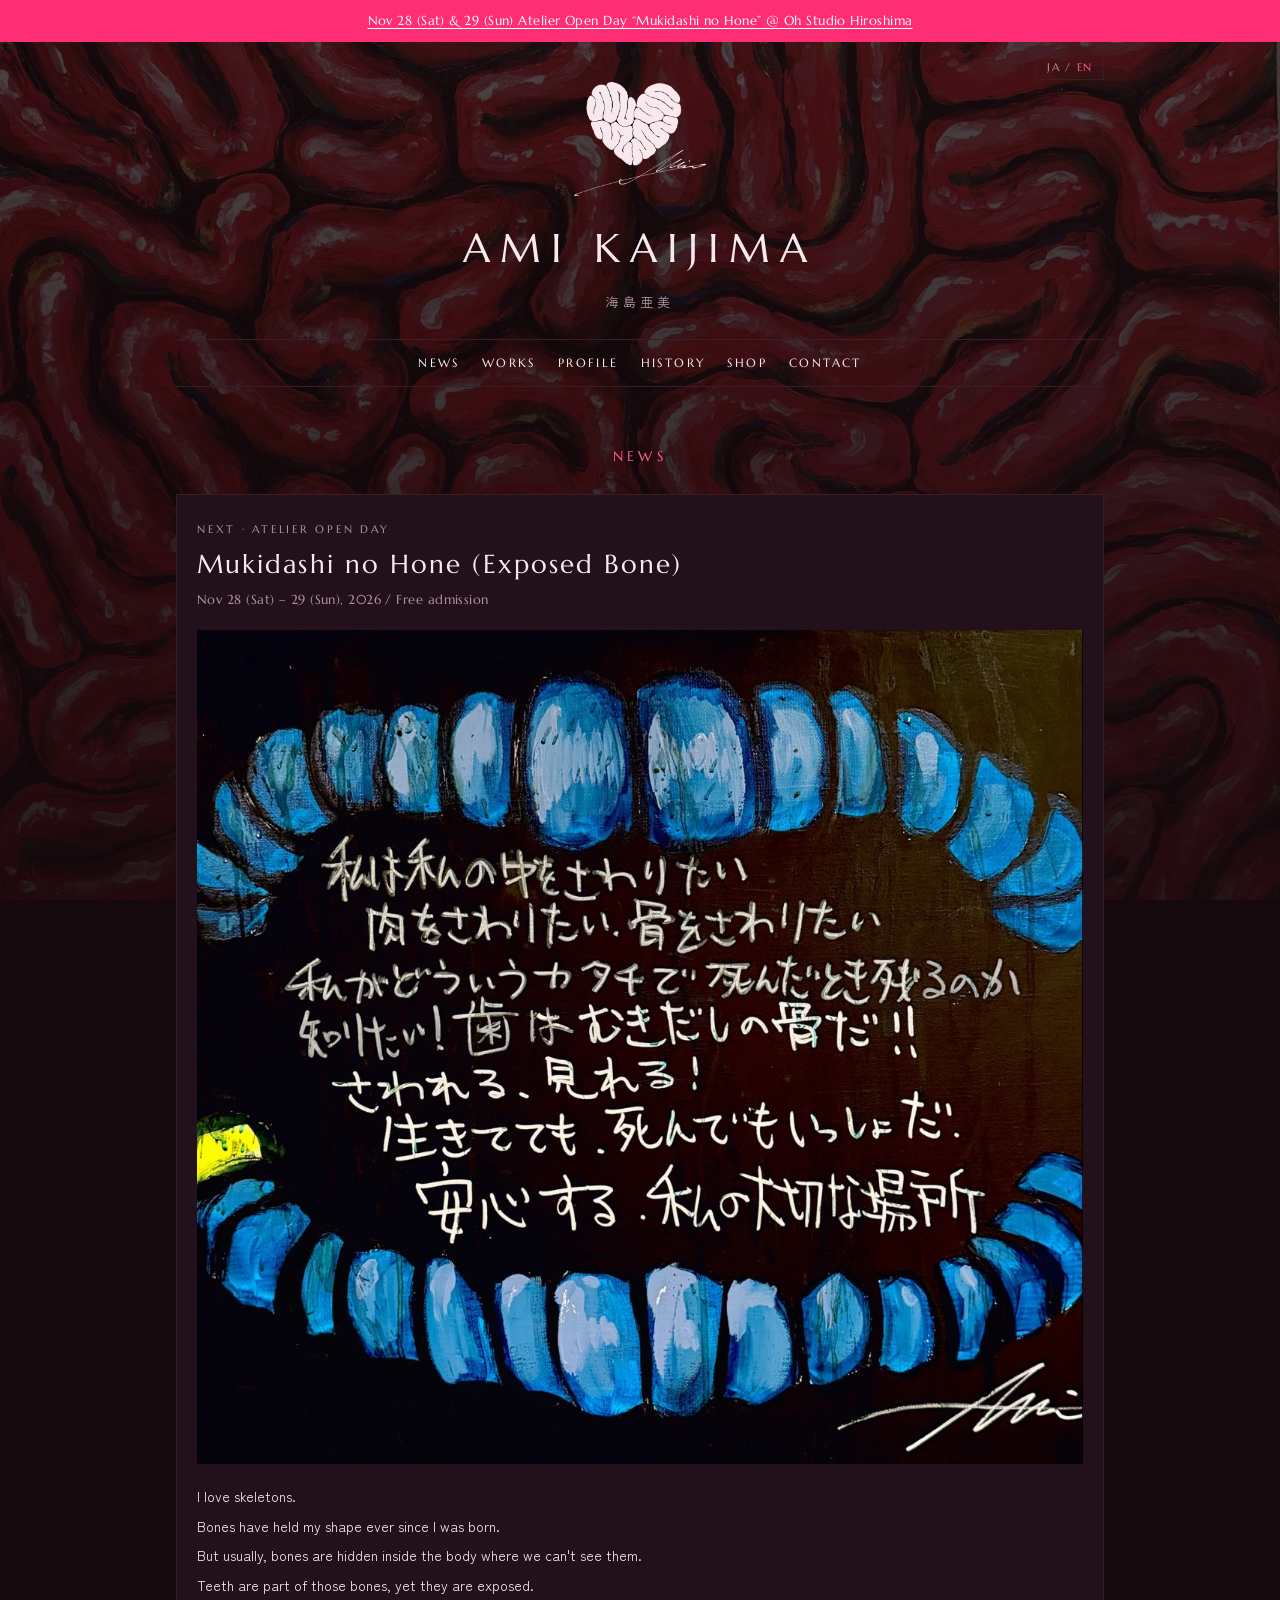
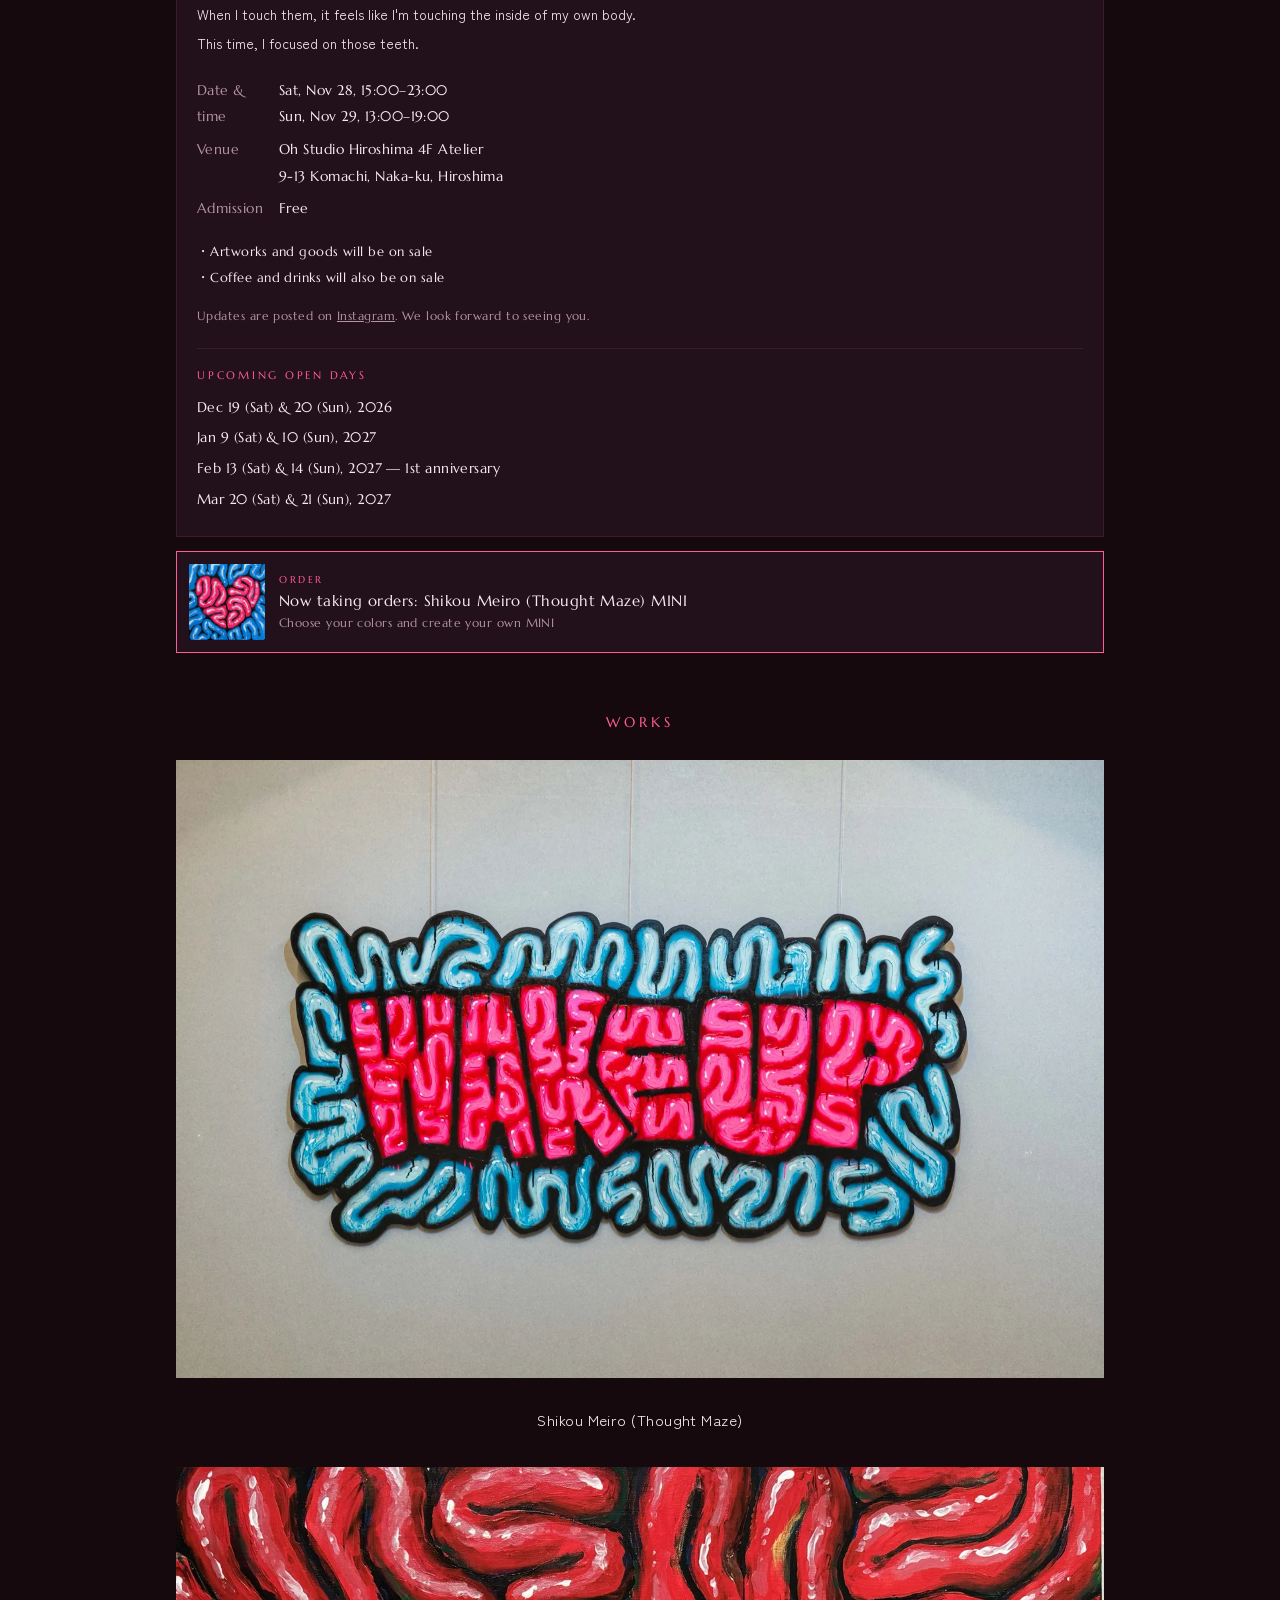
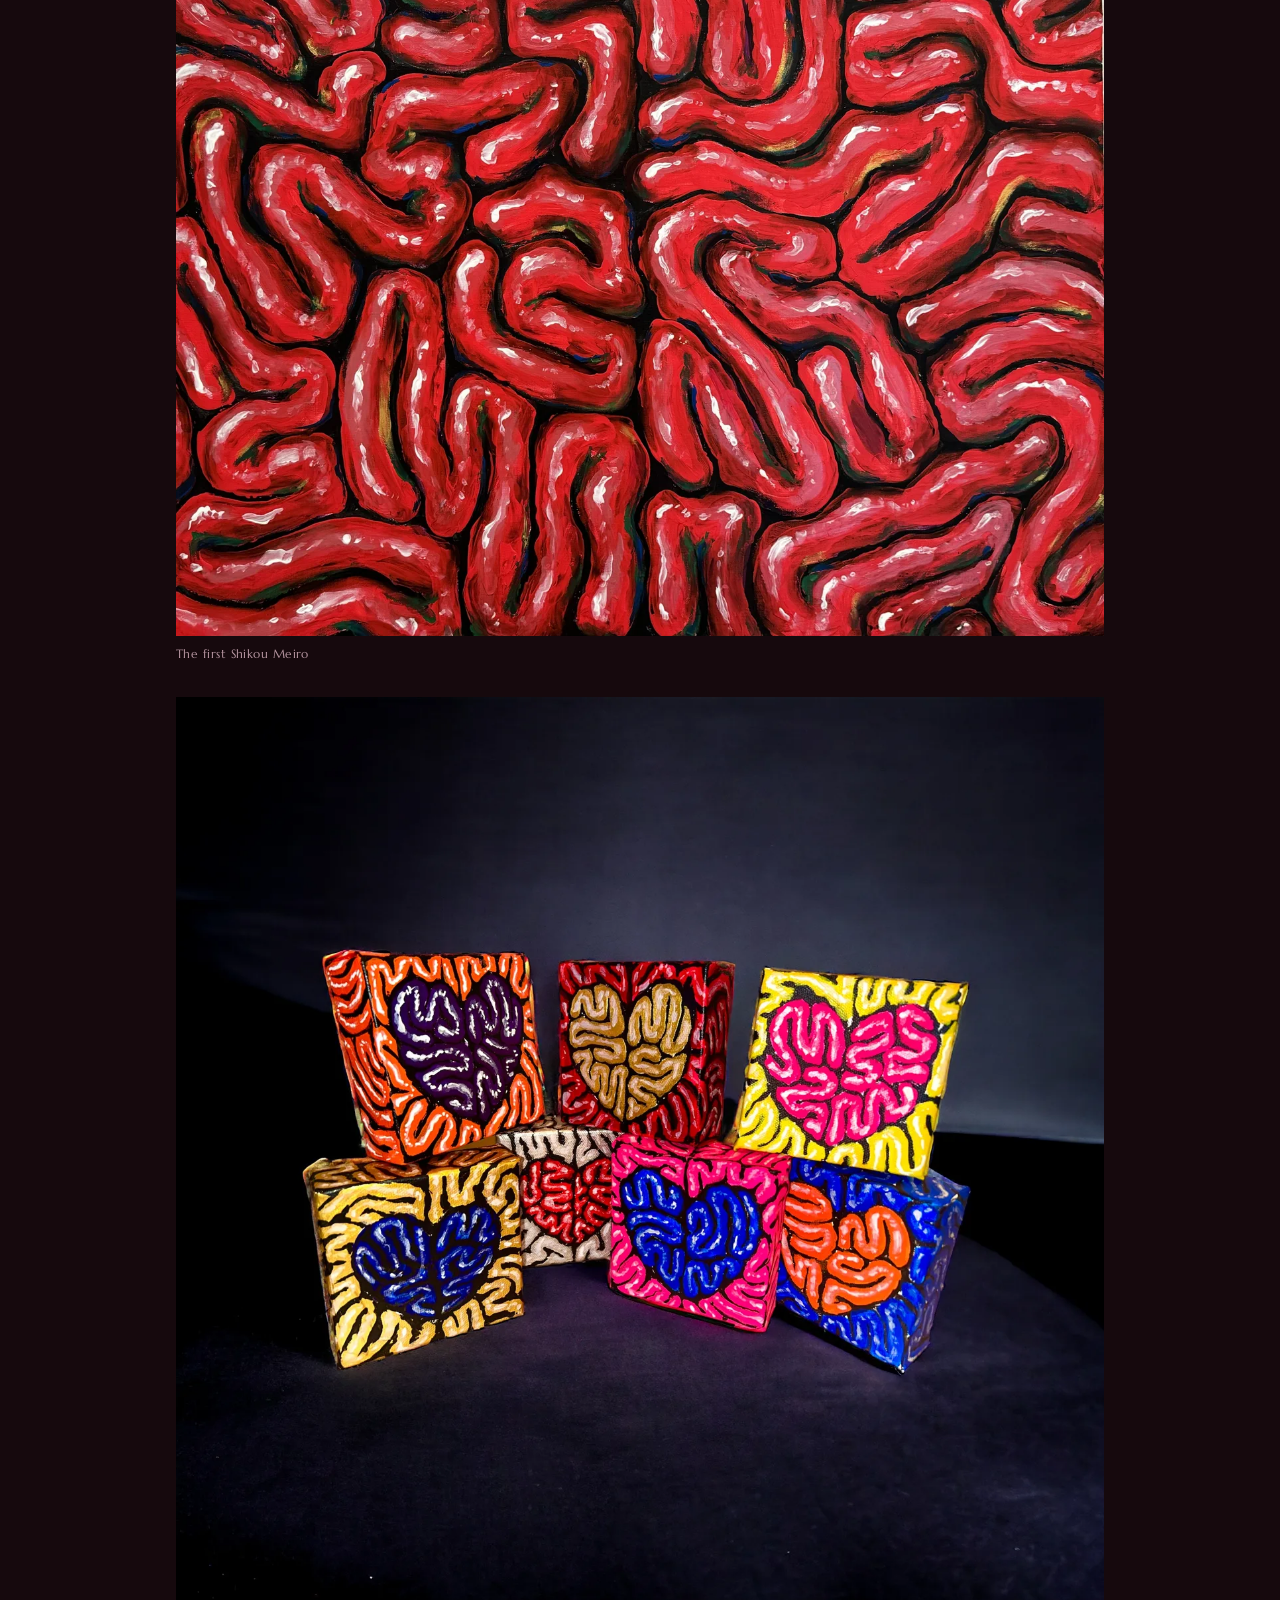
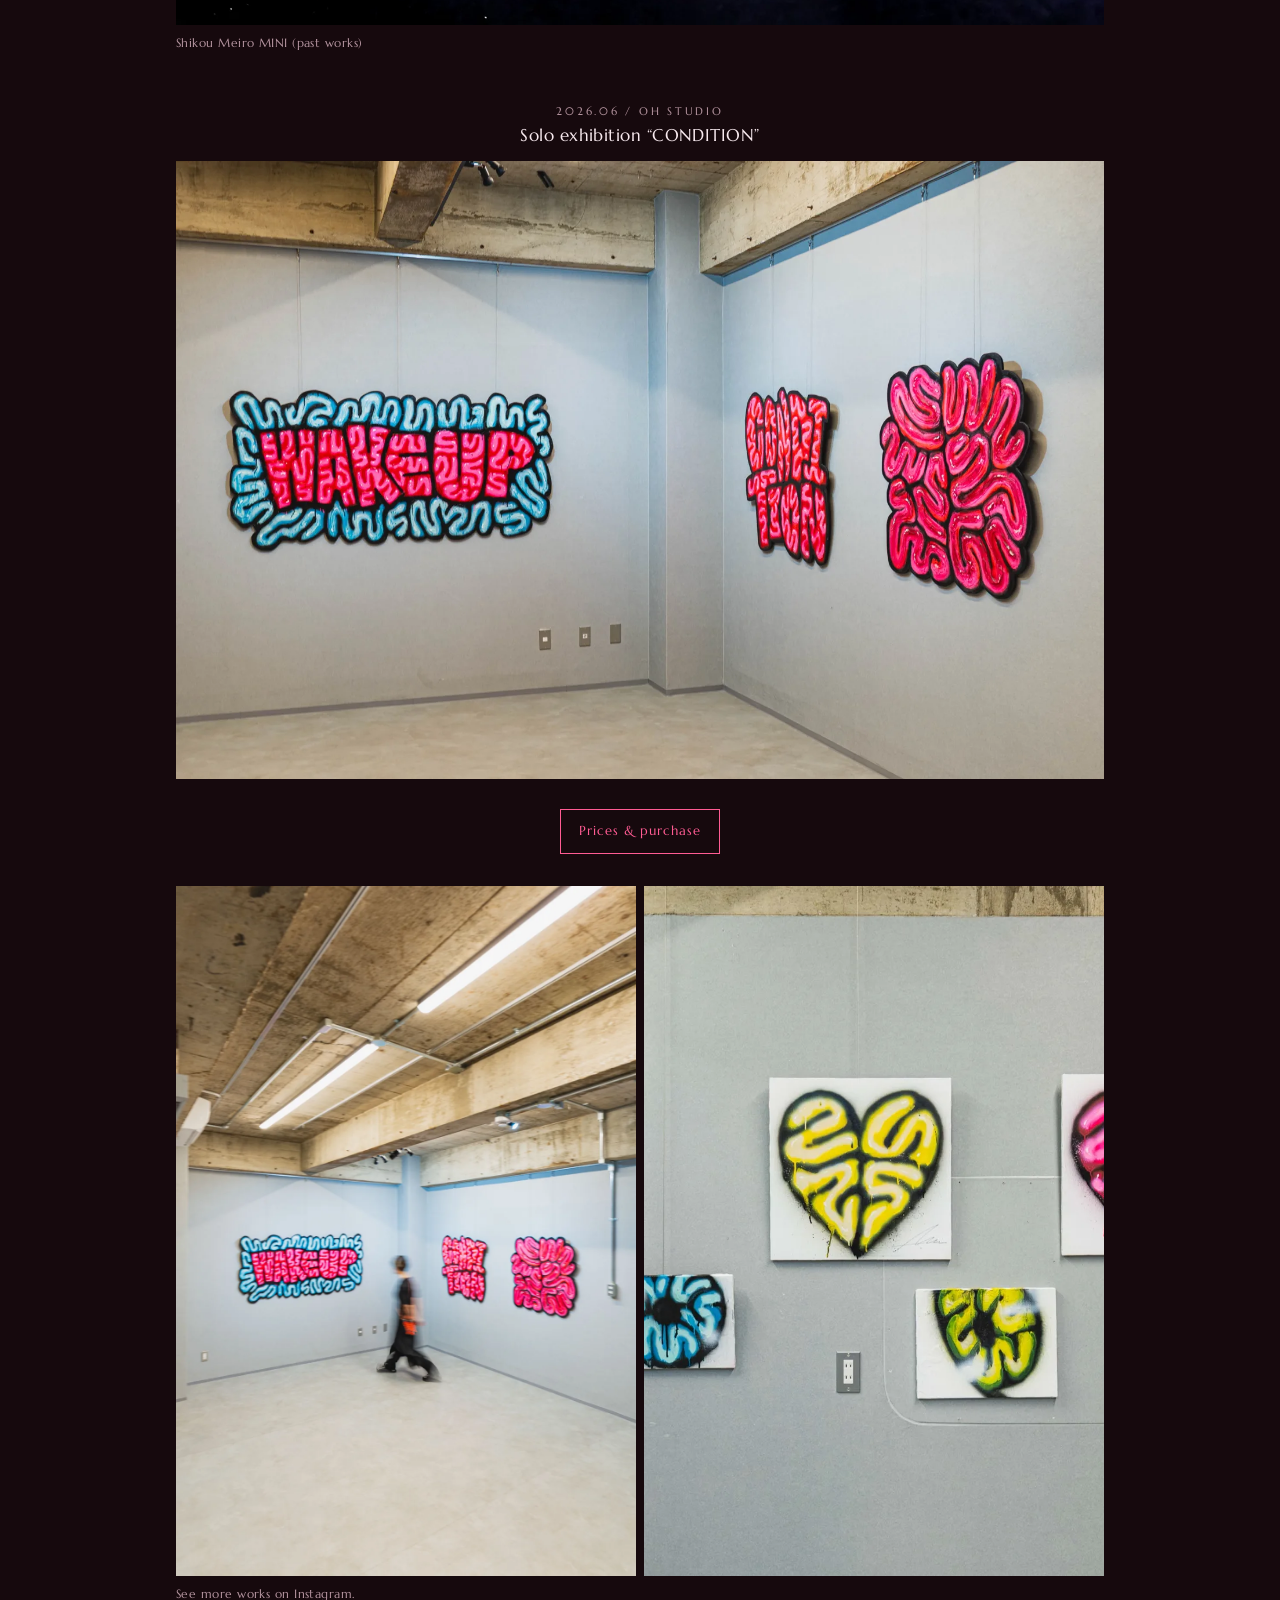
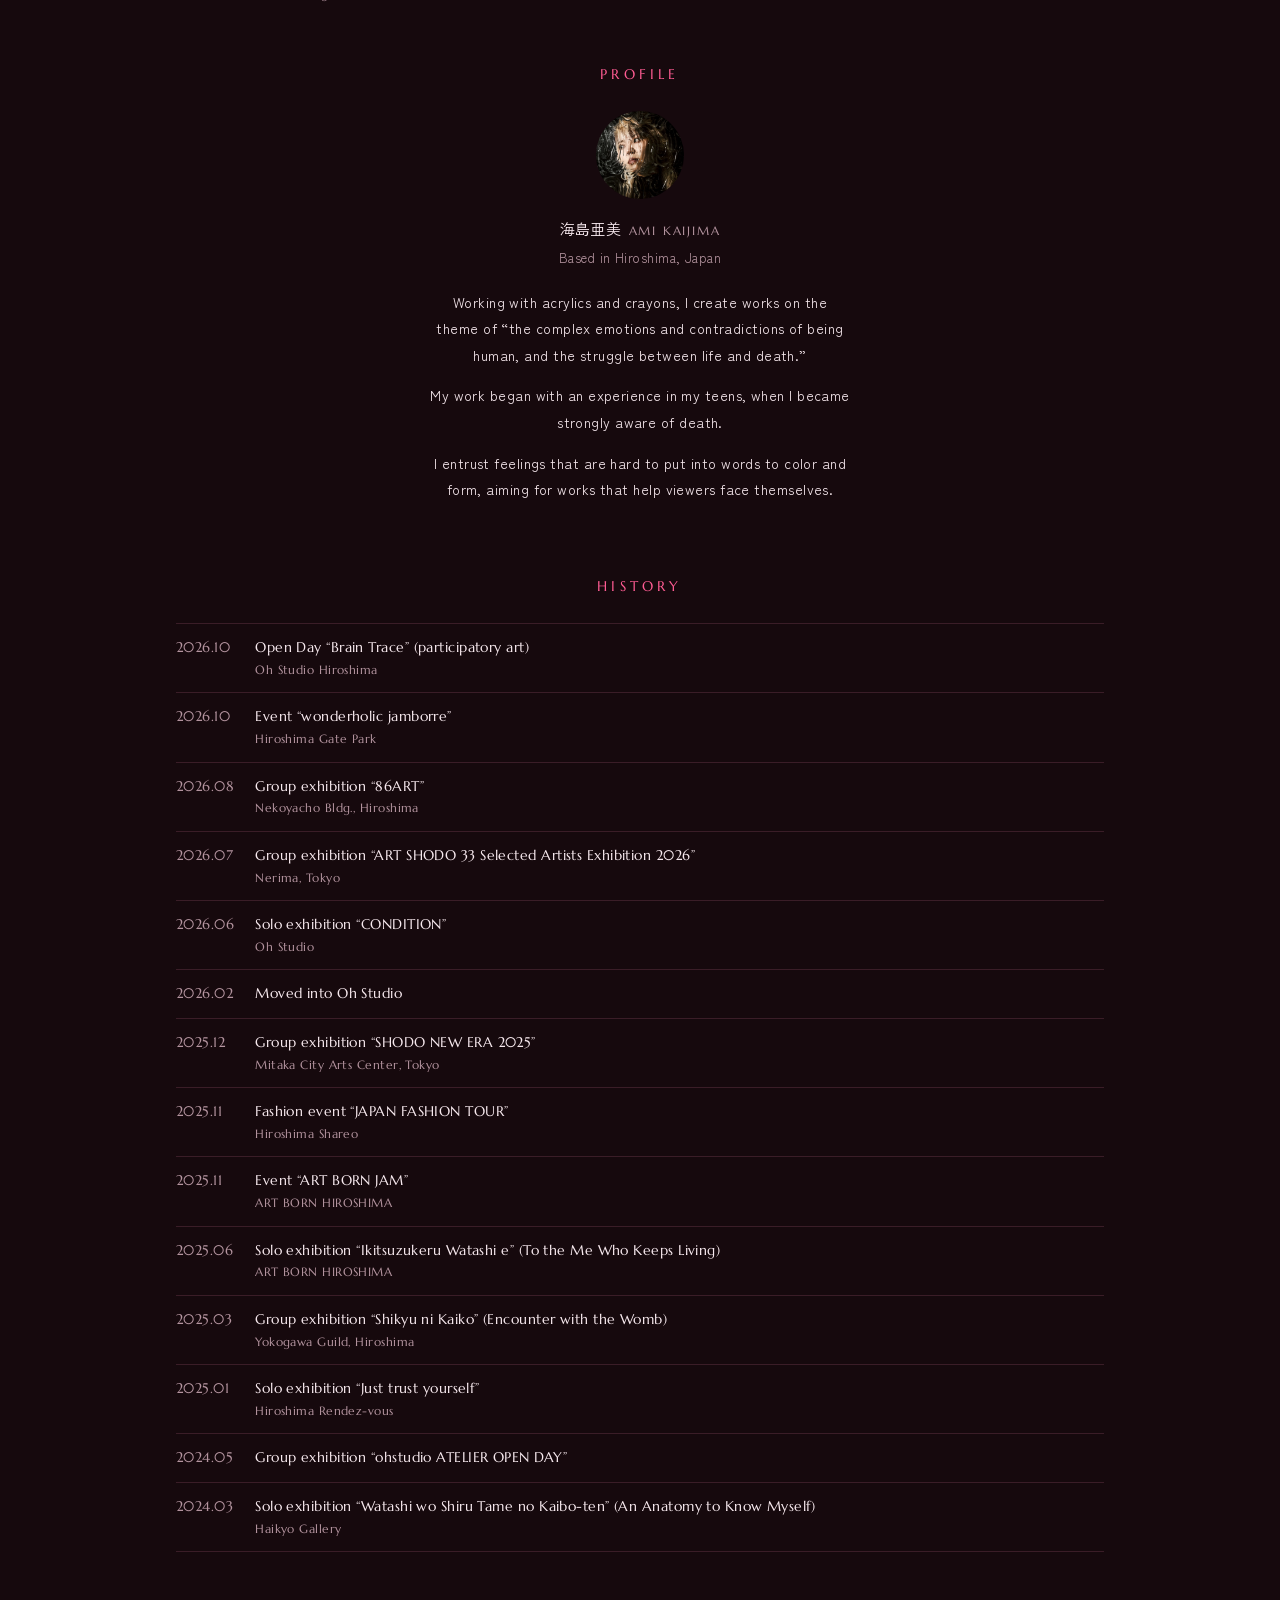
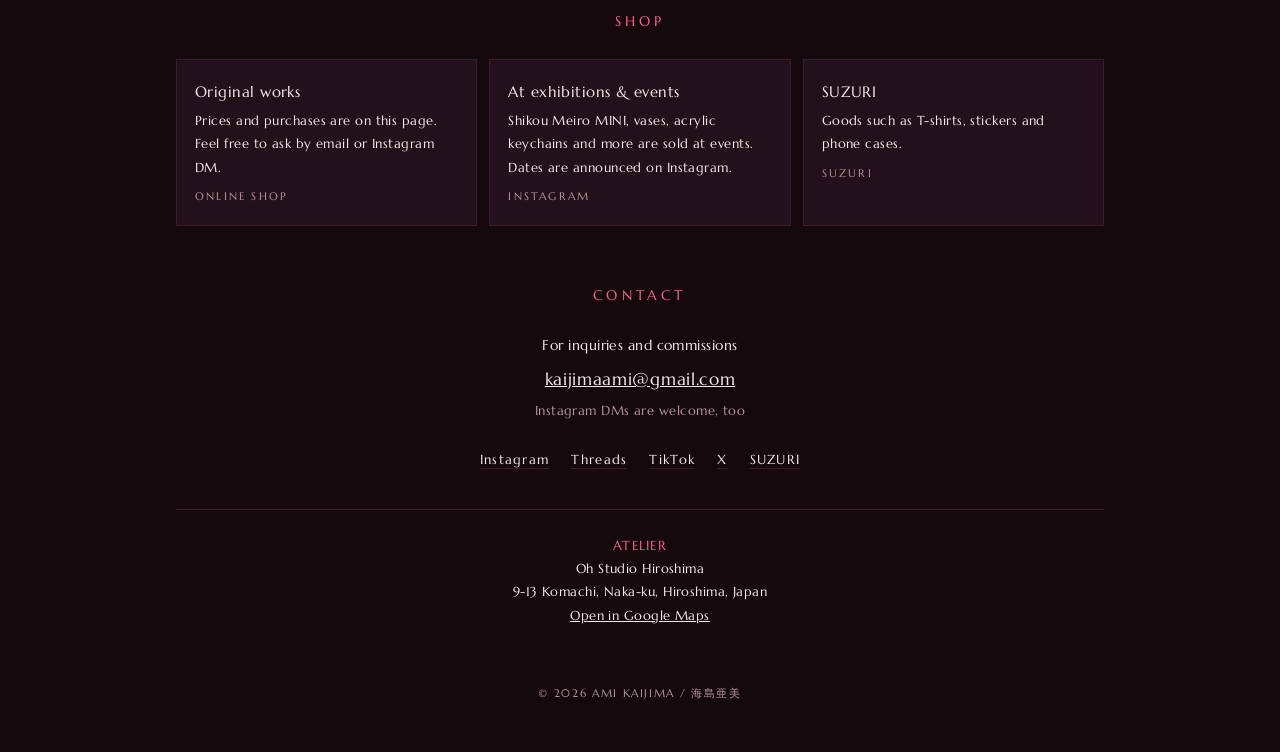
==== commit 791ec582: "むき出しの骨の文章:1文が1行に収まるよう調整(変な位置で改行しないように) Co-Authored-By: Claude Opus 5.5 <noreply@anthropic.com> Claud" ====
--- a/index.html
+++ b/index.html
@@ -54,7 +54,7 @@
       <h3 data-en="Mukidashi no Hone (Exposed Bone)">むき出しの骨</h3>
       <p class="sub" data-en="Nov 28 (Sat) – 29 (Sun), 2026 / Free admission">2026.11.28(土)— 11.29(日)/入場無料</p>
       <img class="event-img" src="img/openday-1128.webp" alt="むき出しの骨 告知画像:青い歯の絵に手書きの言葉" width="1182" height="1113">
-      <div class="stmt" data-en="&lt;p&gt;I love skeletons.&lt;br&gt;Bones have held my shape ever since I was born.&lt;br&gt;But usually, bones are hidden inside the body where we can&#x27;t see them.&lt;br&gt;Teeth are part of those bones, yet they are exposed.&lt;br&gt;When I touch them, it feels like I&#x27;m touching the inside of my own body.&lt;br&gt;This time, I focused on those teeth.&lt;/p&gt;"><p>私は骸骨が好き。<br>骨は、生まれた時から私の形を保ってくれているもの。<br>でもふだん、骨は体の中に隠れていて見えない。<br>歯は、その骨の一部なのに、むき出しになっている。<br>触れると、自分の体の中に触っている感じがする。<br>今回は、そんな歯にフォーカスしました。</p></div>
+      <div class="stmt" data-en="&lt;p&gt;I love skeletons.&lt;br&gt;Bones have held my shape ever since I was born.&lt;br&gt;But usually, bones are hidden inside the body where we can&#x27;t see them.&lt;br&gt;Teeth are part of those bones, yet they are exposed.&lt;br&gt;When I touch them, it feels like I&#x27;m touching the inside of my own body.&lt;br&gt;This time, I focused on those teeth.&lt;/p&gt;"><p><span>私は骸骨が好き。</span><br><span>骨は、</span><span>生まれた時から私の形を保ってくれているもの。</span><br><span>でもふだん、</span><span>骨は体の中に隠れていて見えない。</span><br><span>歯は、</span><span>その骨の一部なのに、</span><span>むき出しになっている。</span><br><span>触れると、</span><span>自分の体の中に触っている感じがする。</span><br><span>今回は、</span><span>そんな歯にフォーカスしました。</span></p></div>
       <dl class="facts">
         <dt data-en="Date &amp; time">日時</dt><dd data-en="Sat, Nov 28, 15:00–23:00&lt;br&gt;Sun, Nov 29, 13:00–19:00">11/28(土)15:00〜23:00<br>11/29(日)13:00〜19:00</dd>
         <dt data-en="Venue">場所</dt><dd data-en="Oh Studio Hiroshima 4F Atelier&lt;br&gt;9-13 Komachi, Naka-ku, Hiroshima">Oh Studio Hiroshima 4F アトリエ<br>広島県広島市中区小町9-13</dd>
--- a/style.css
+++ b/style.css
@@ -169,6 +169,7 @@
 .schedule ul{list-style:none;display:grid;gap:4px;font-size:14px;font-variant-numeric:tabular-nums}
 /* 次回オープンデイ */
 .event-img{width:100%;margin:6px 0 18px}
-.stmt{font-family:var(--font-ja);font-size:14px;line-height:2;margin-bottom:18px}
+.stmt{font-family:var(--font-ja);font-size:min(14px,calc((100vw - 80px) / 25.5));letter-spacing:0;line-height:2.1;margin-bottom:18px}
+.stmt span{display:inline-block}
 .event-notes{list-style:none;font-size:13px;margin:0 0 14px;display:grid;gap:2px}
 .event-notes li::before{content:"・"}
